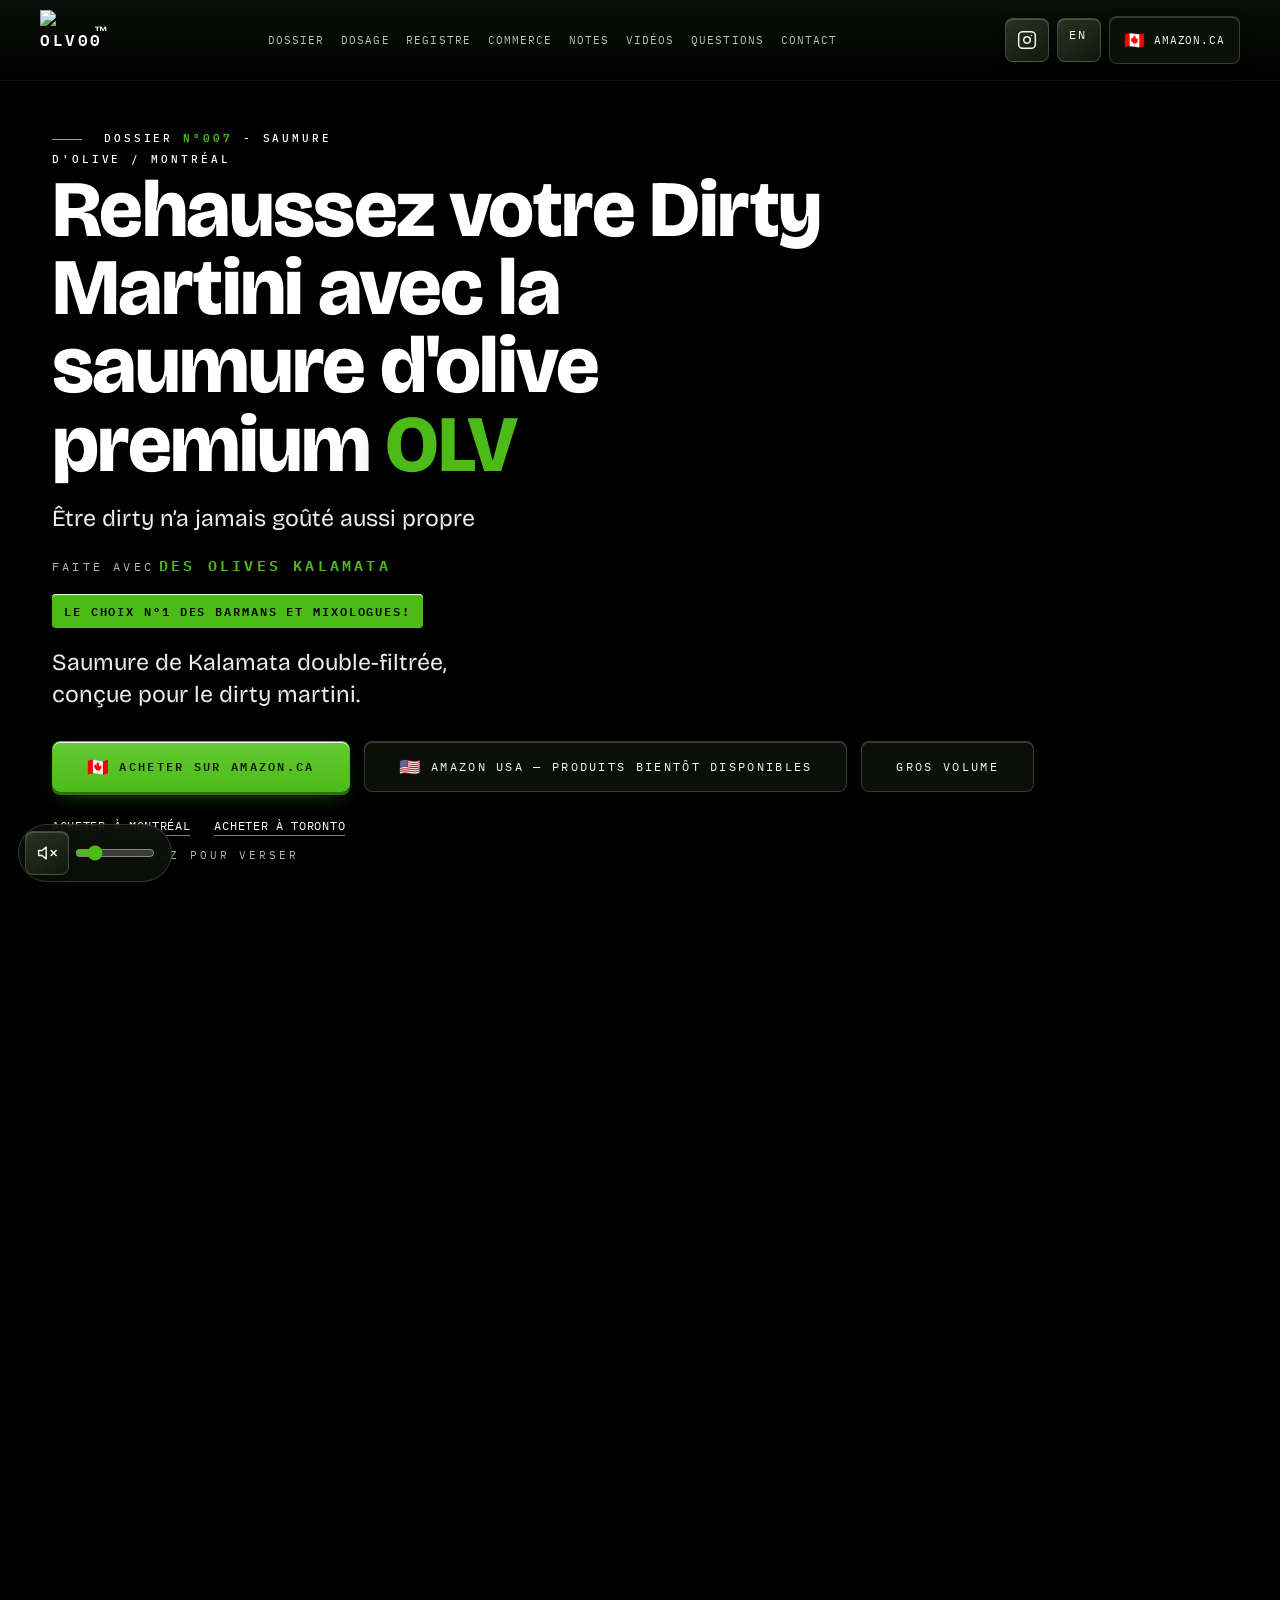
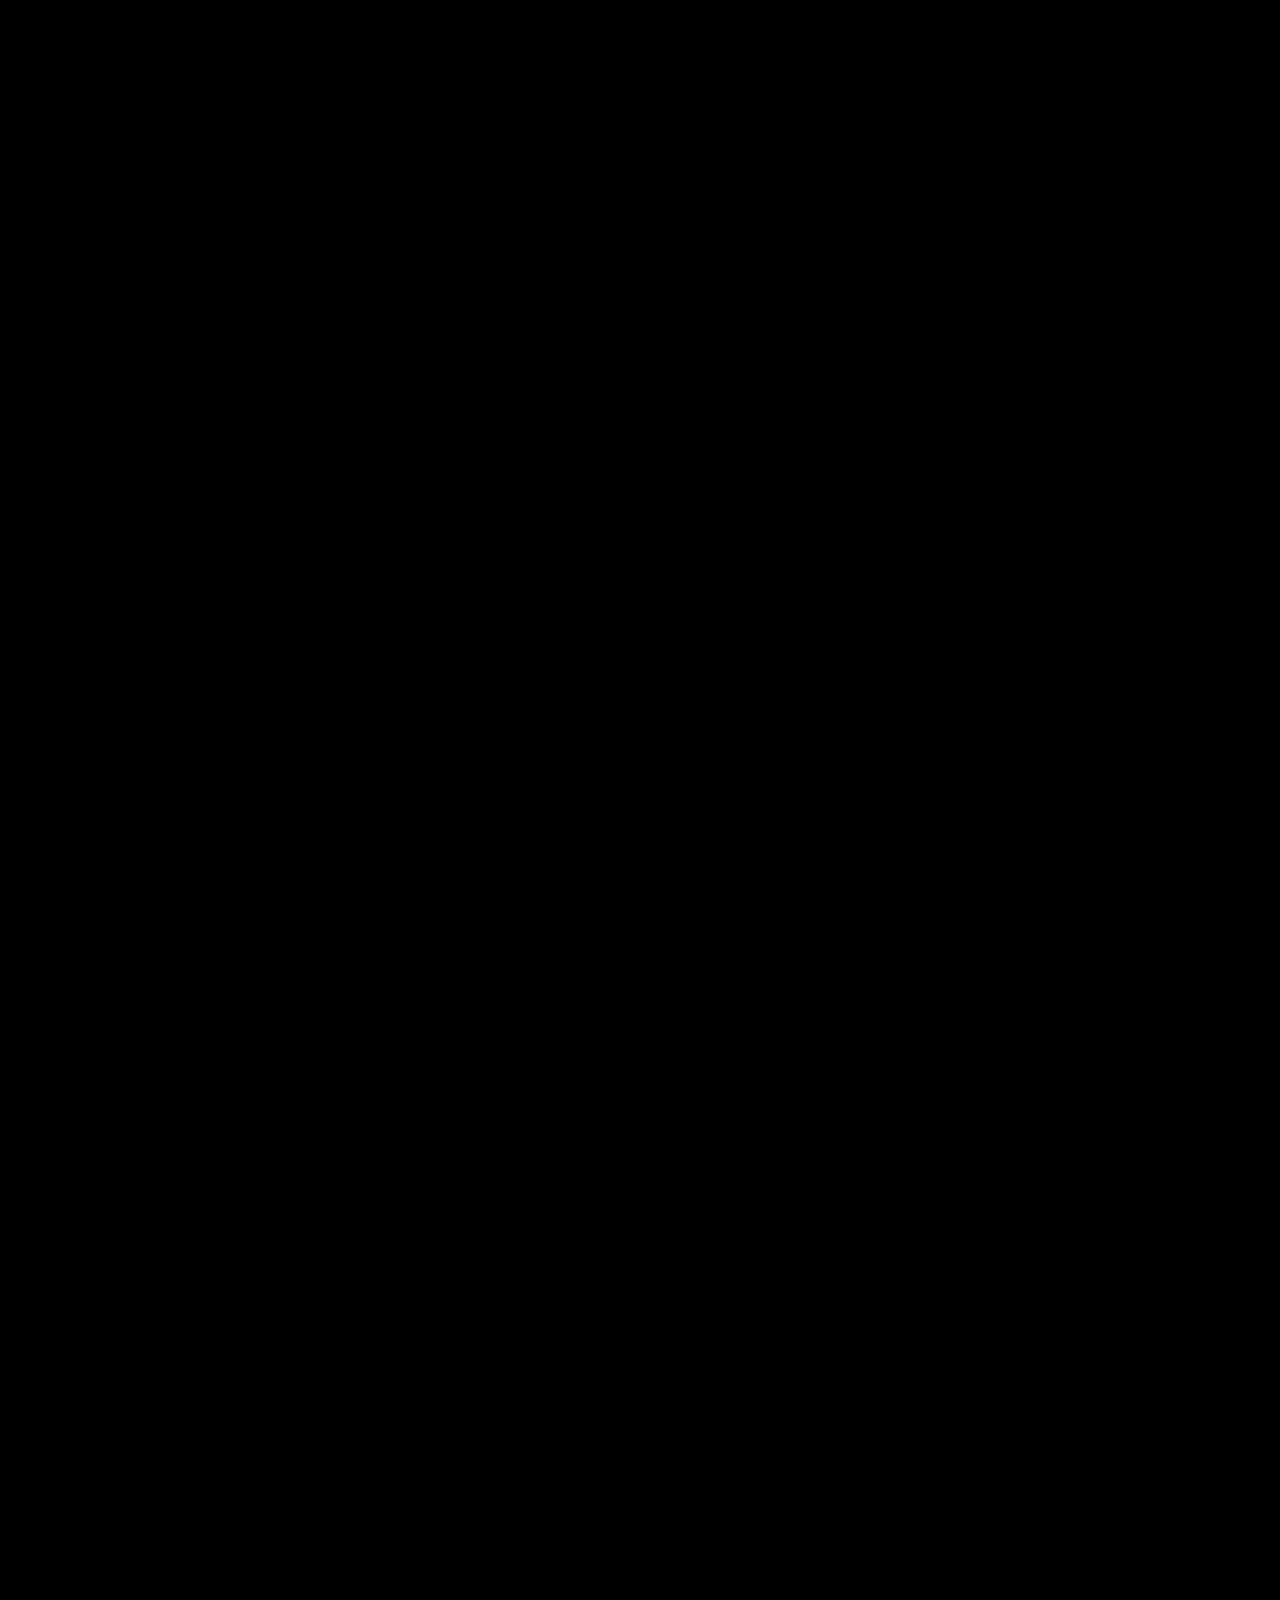
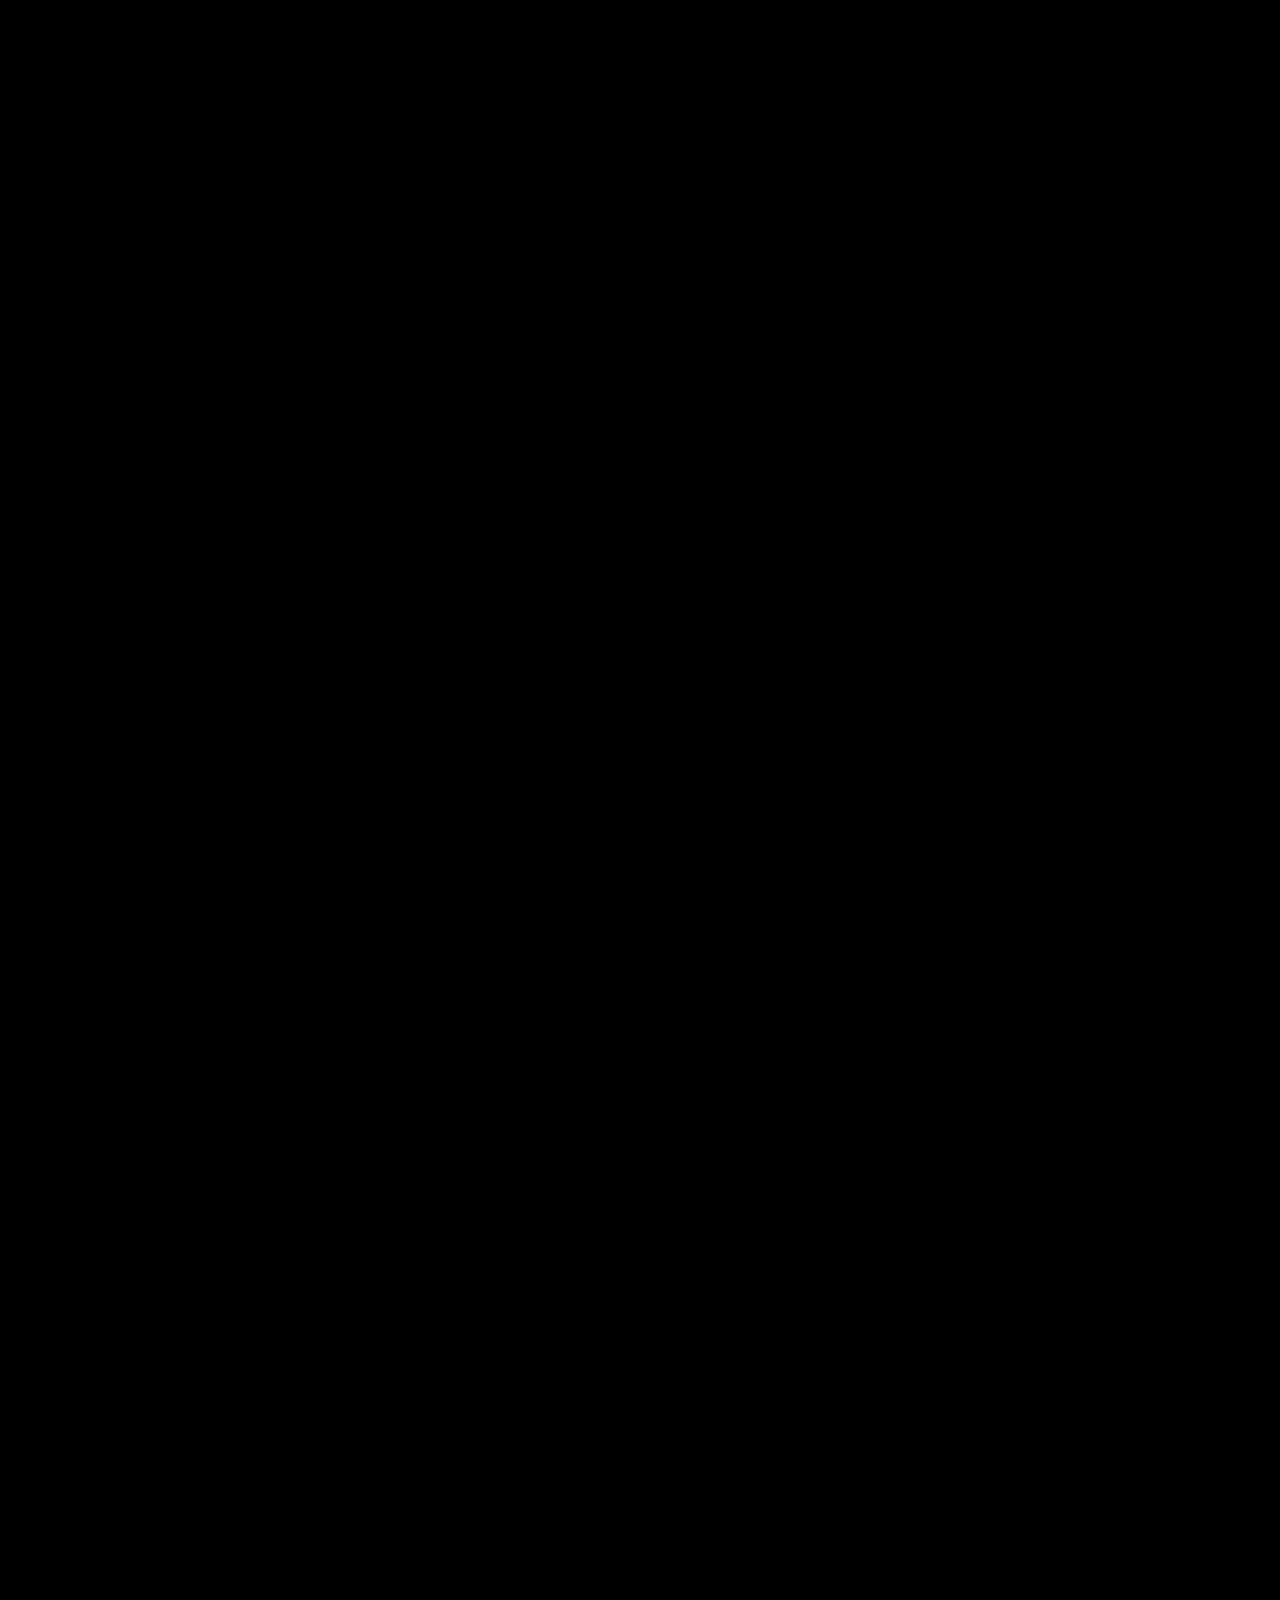
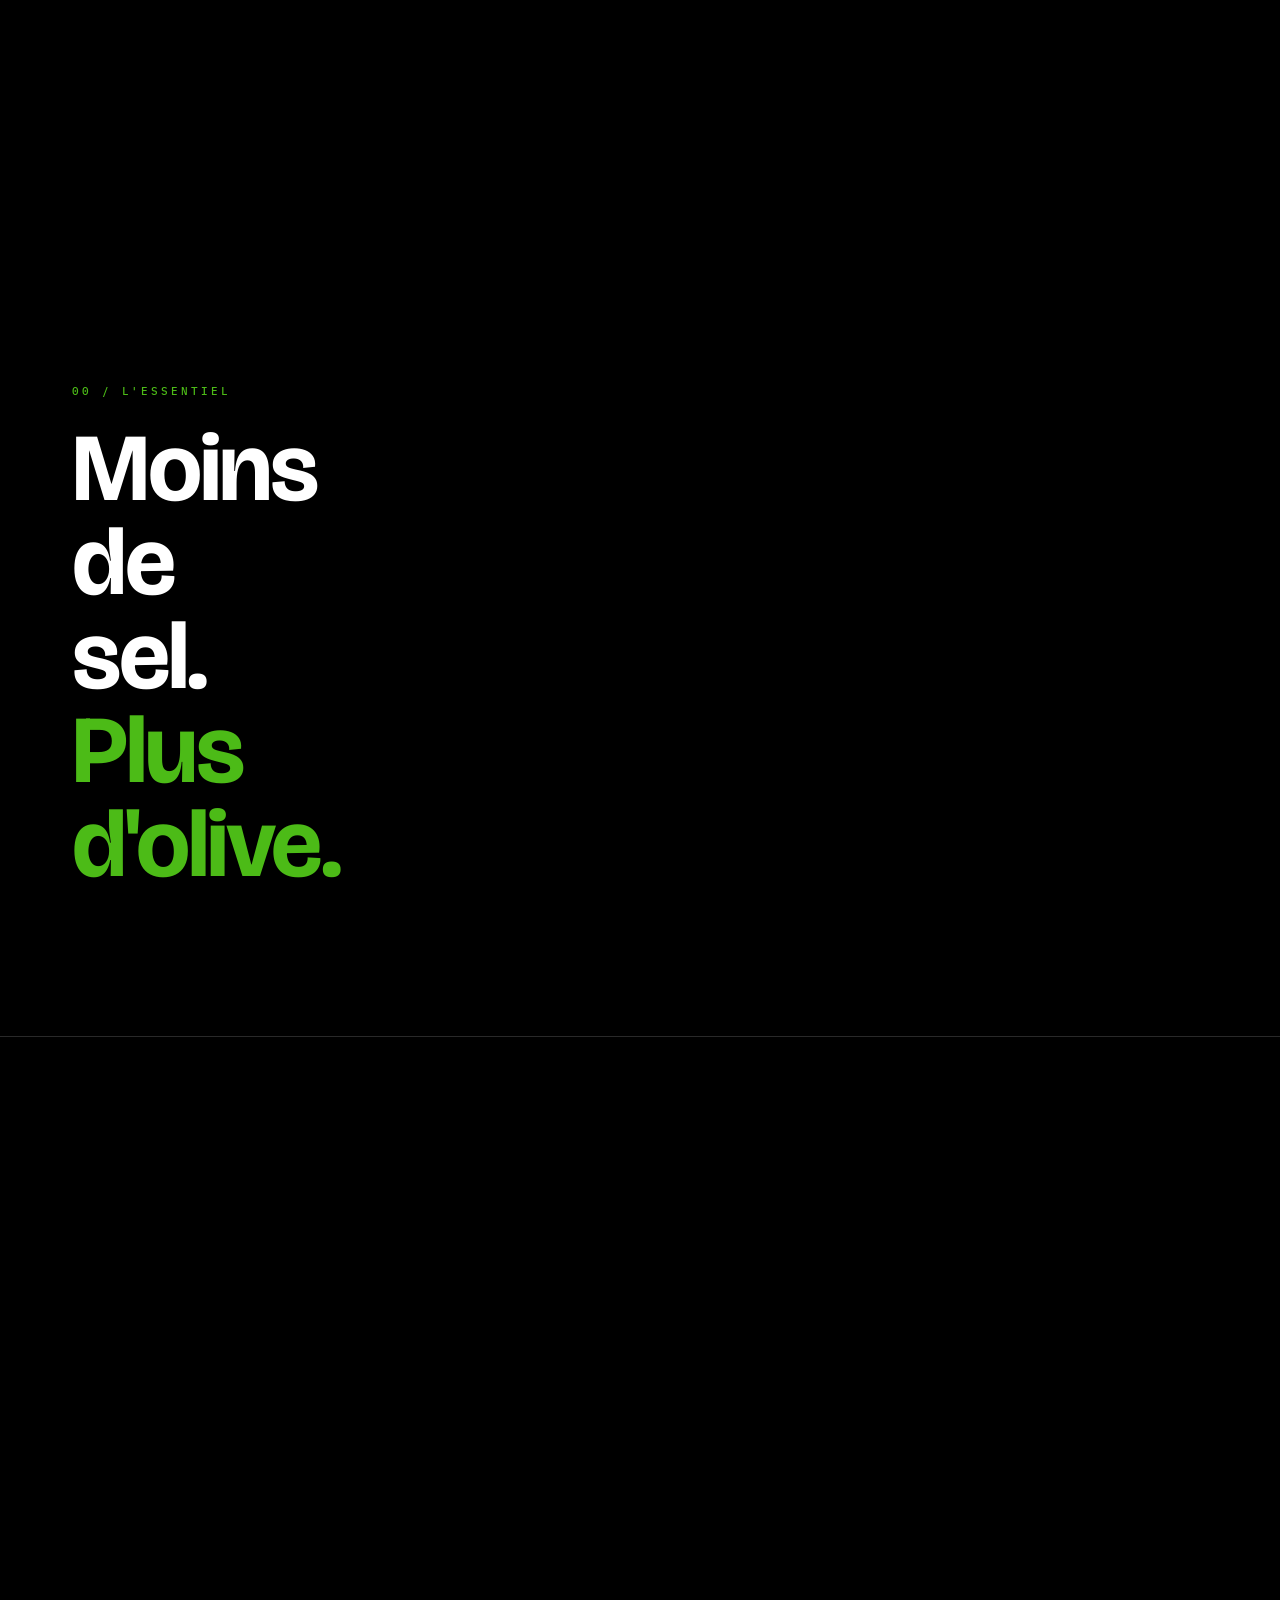
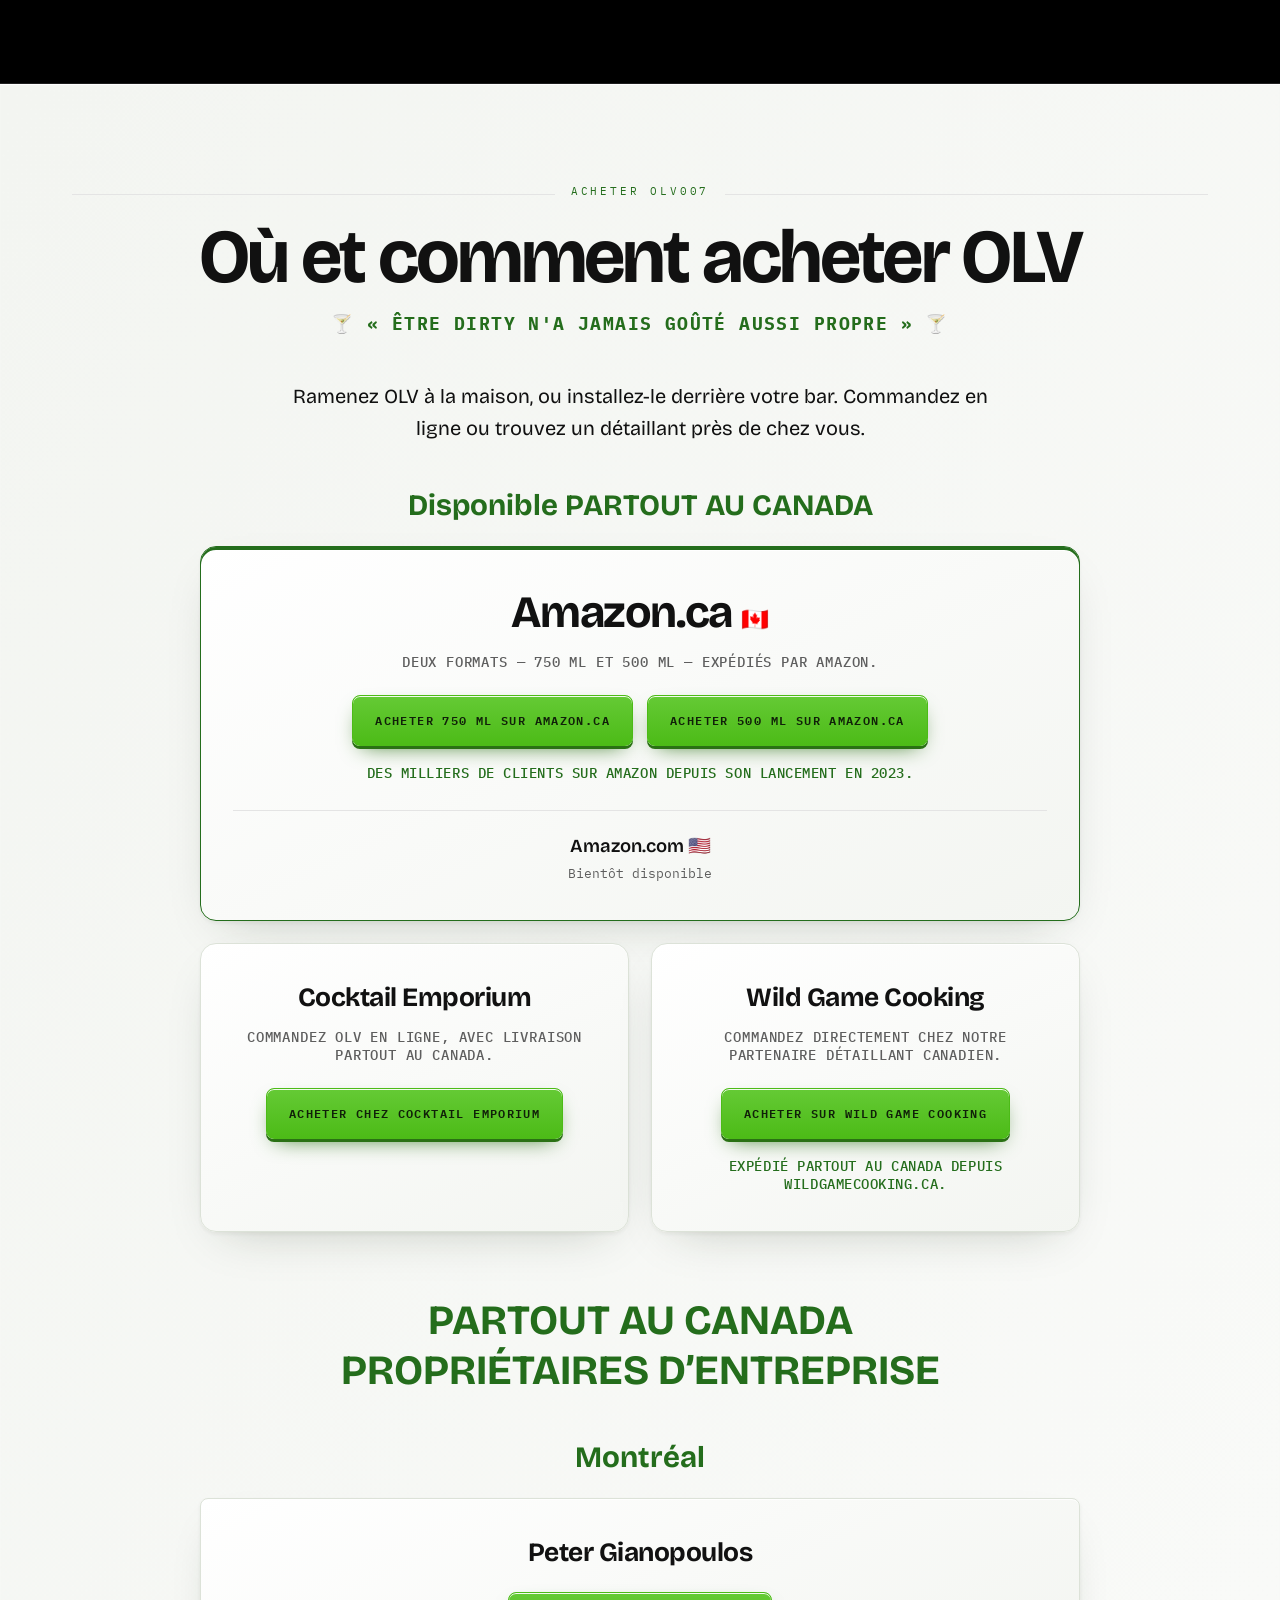
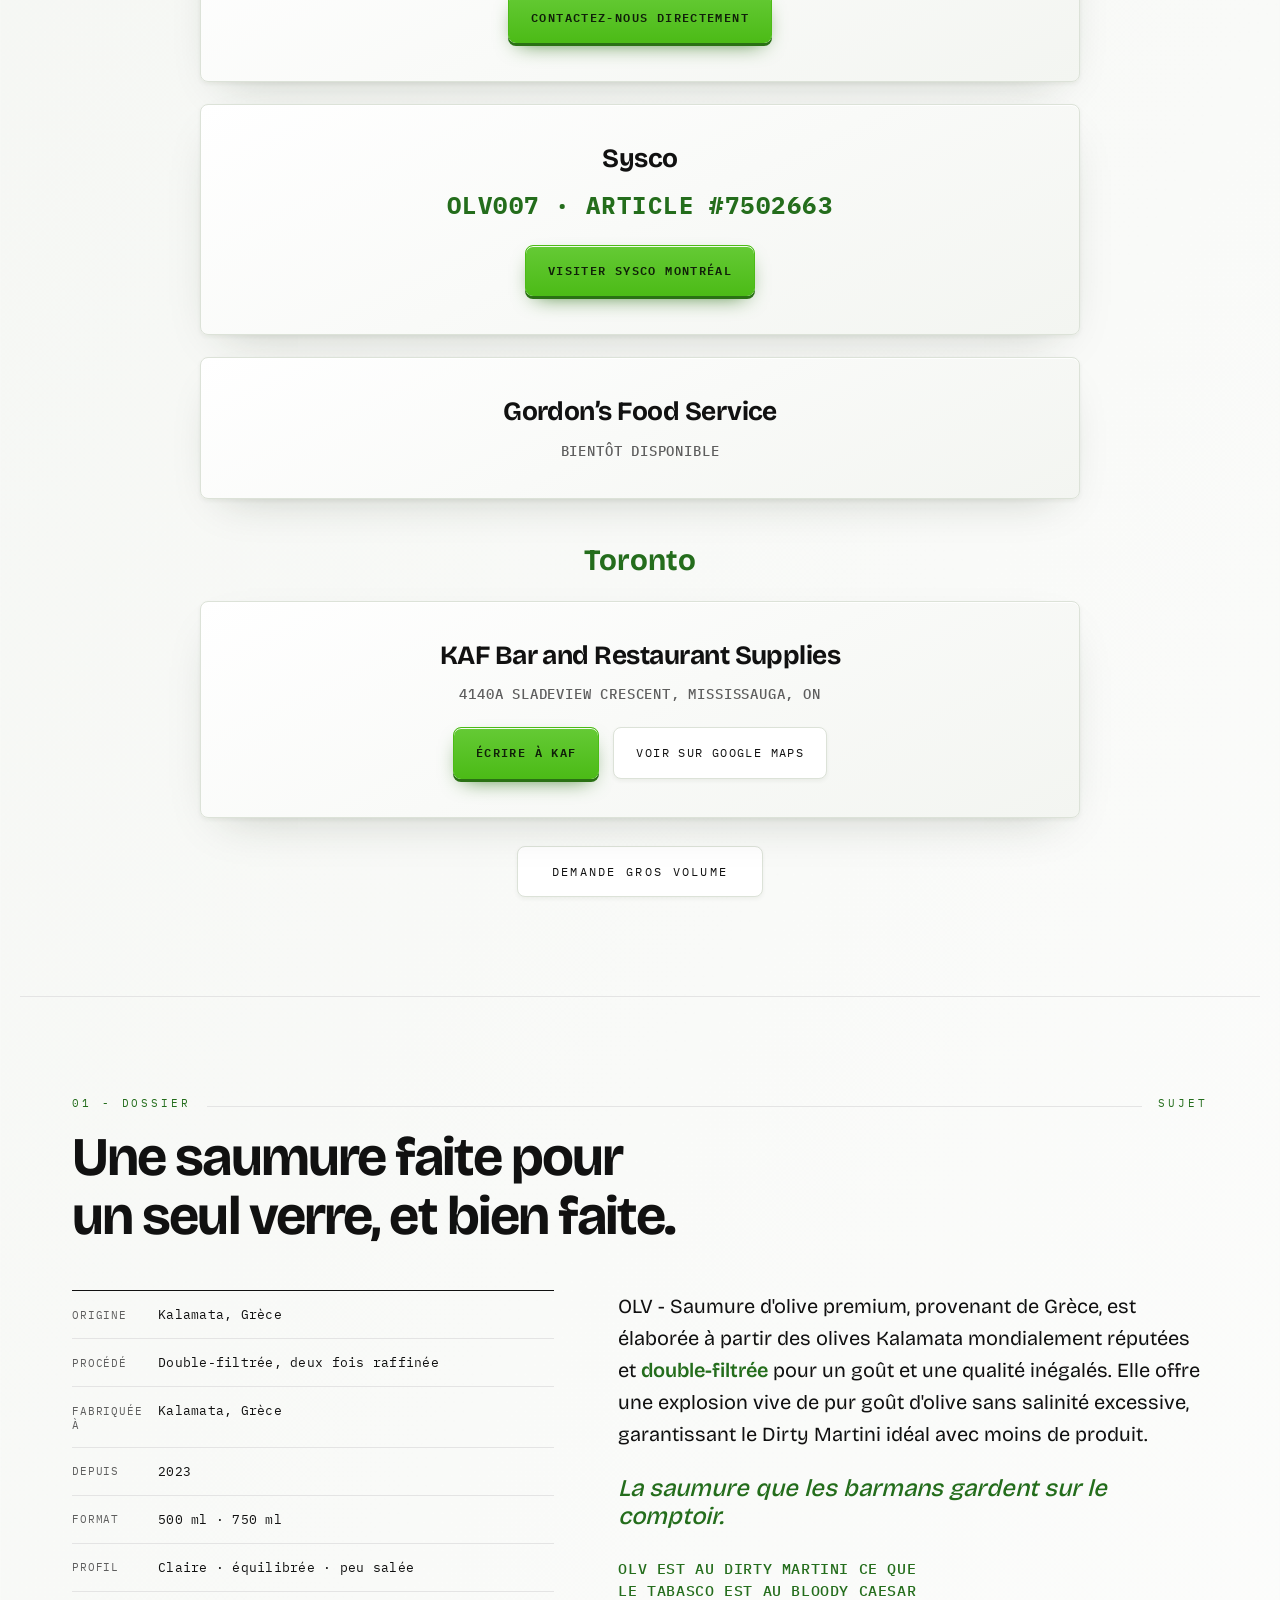
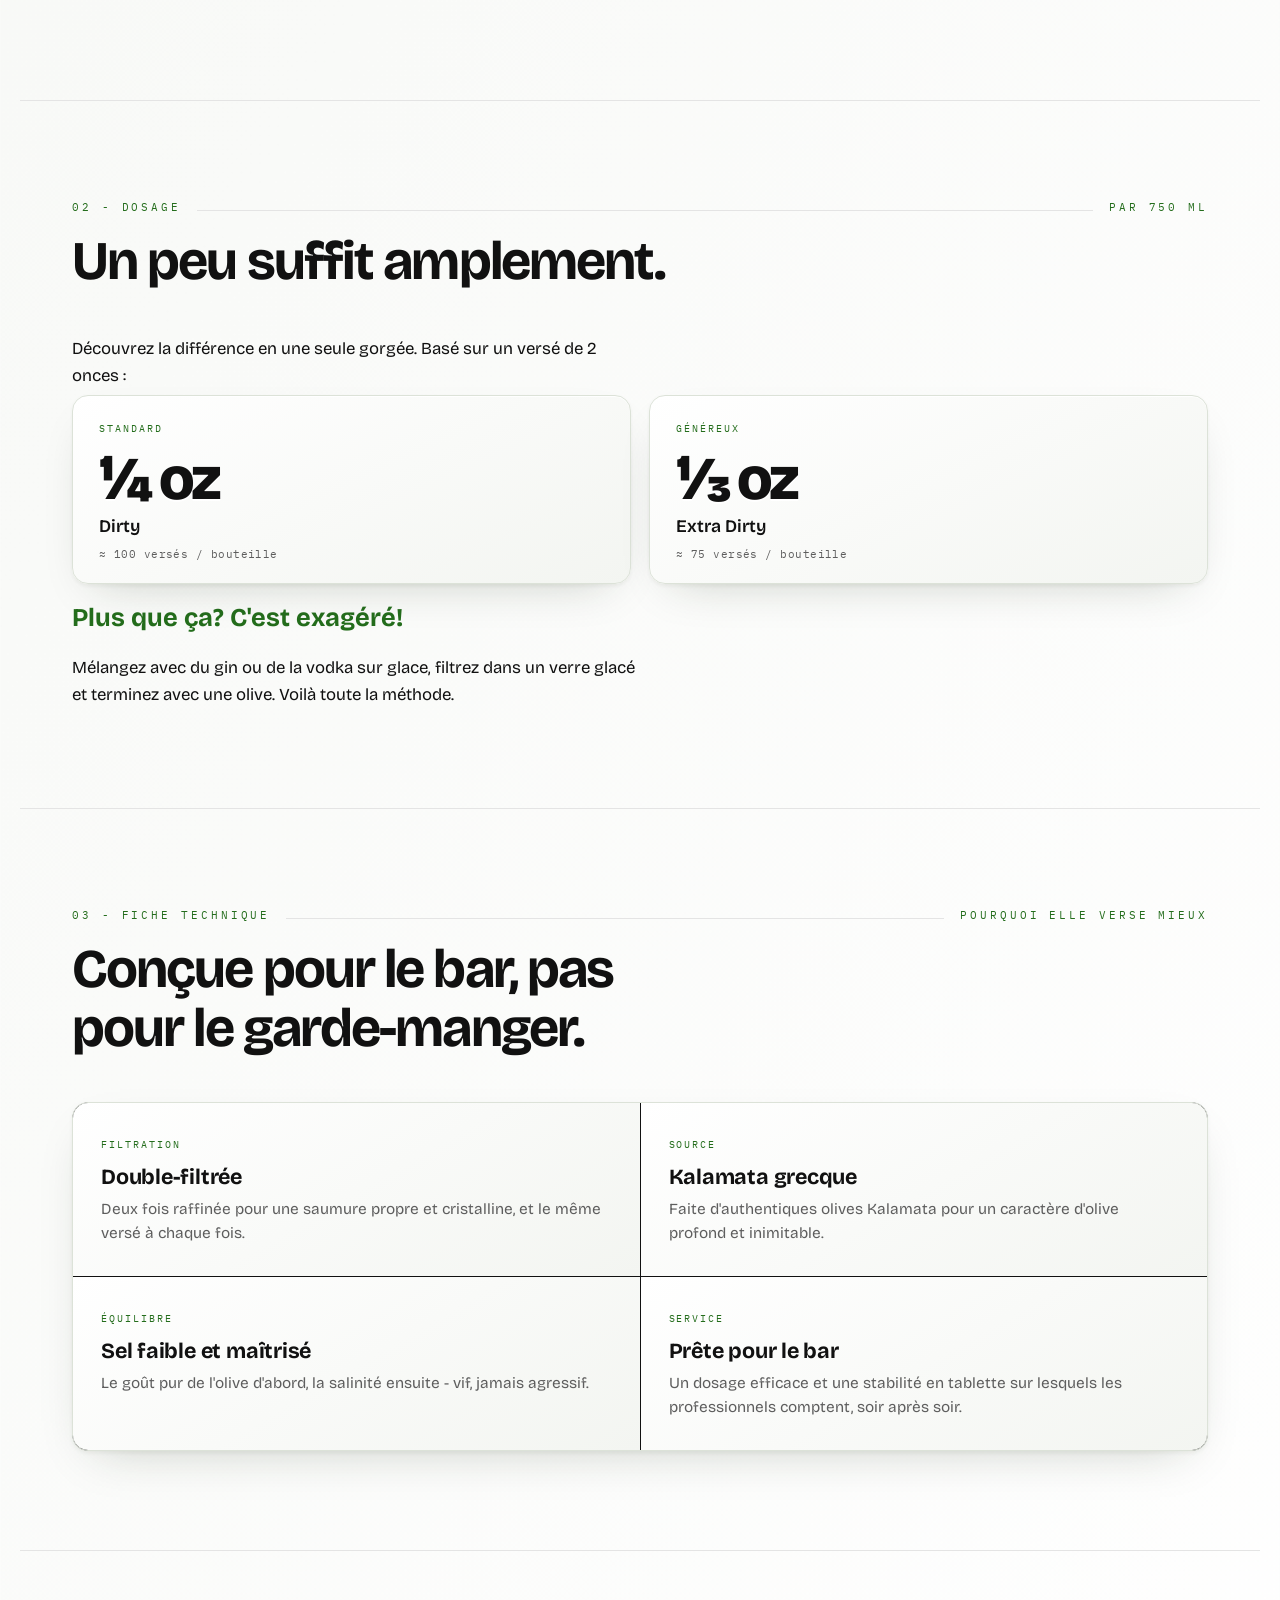
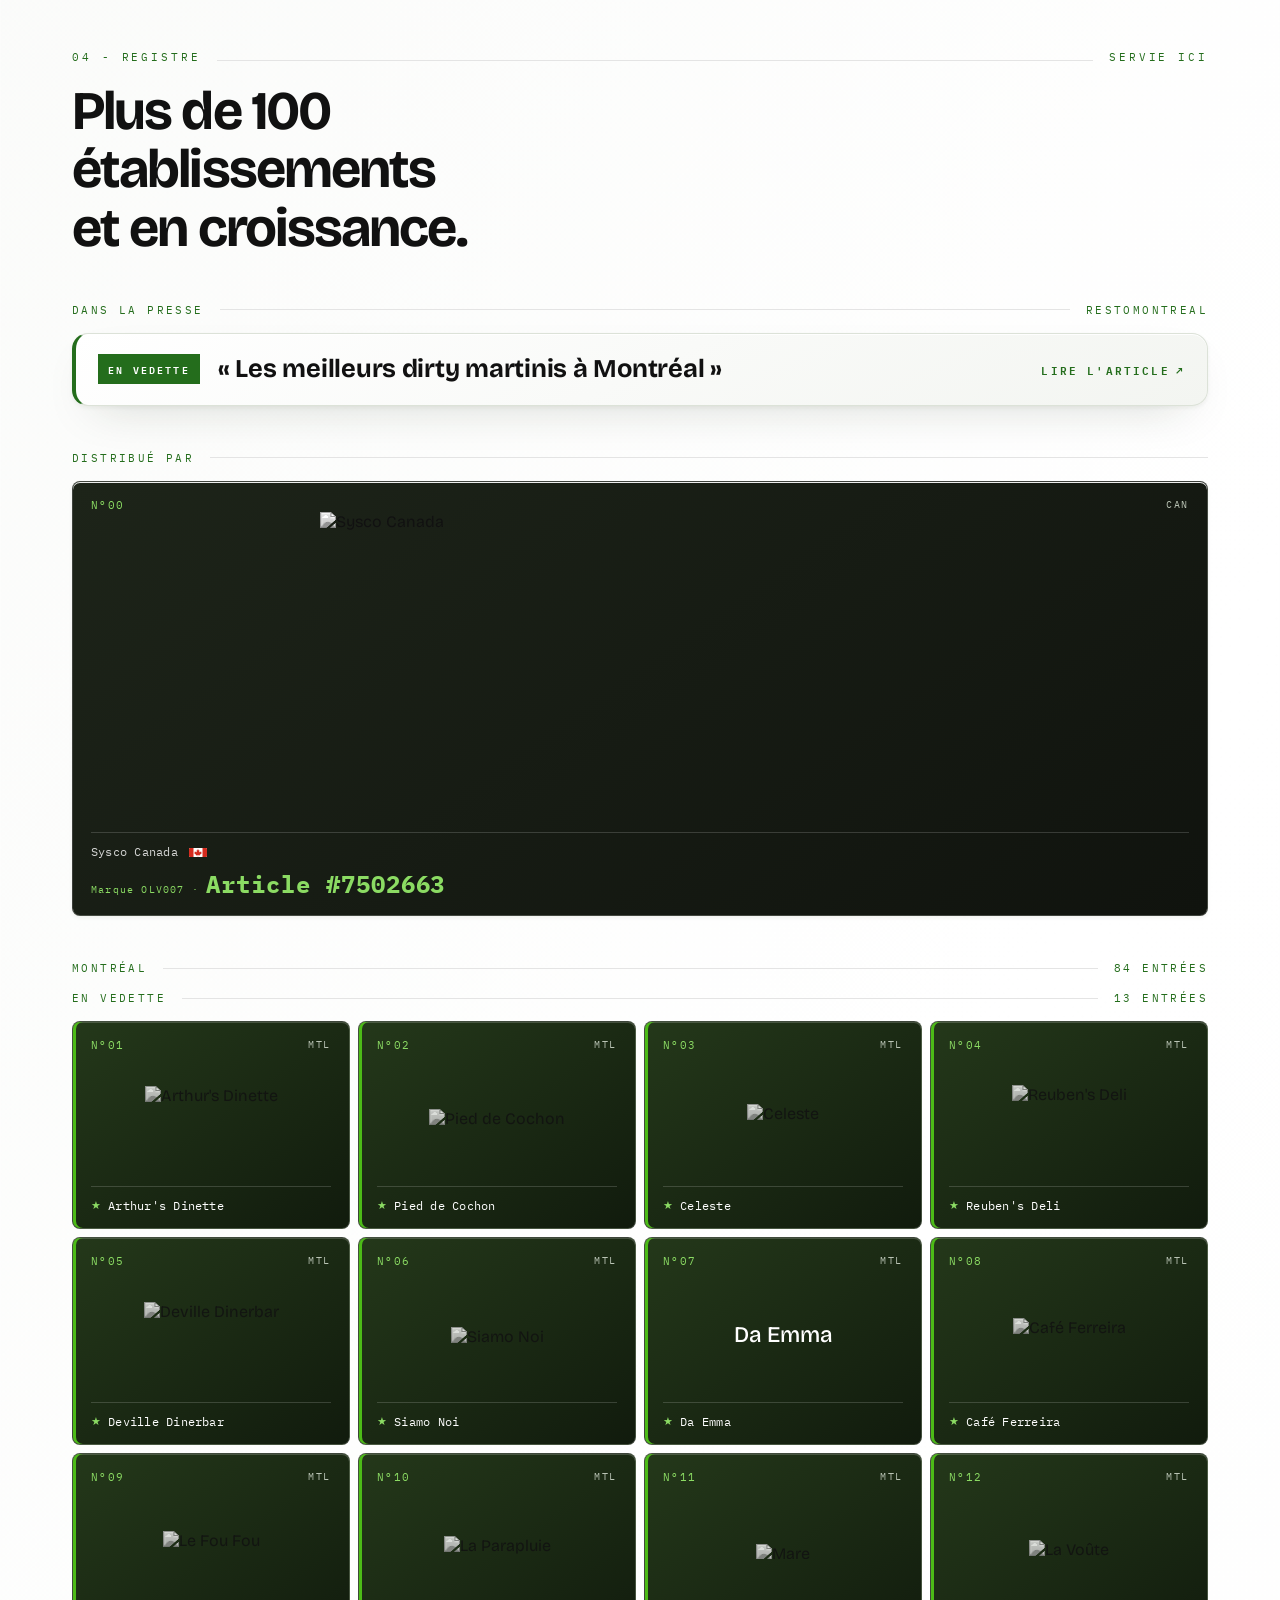
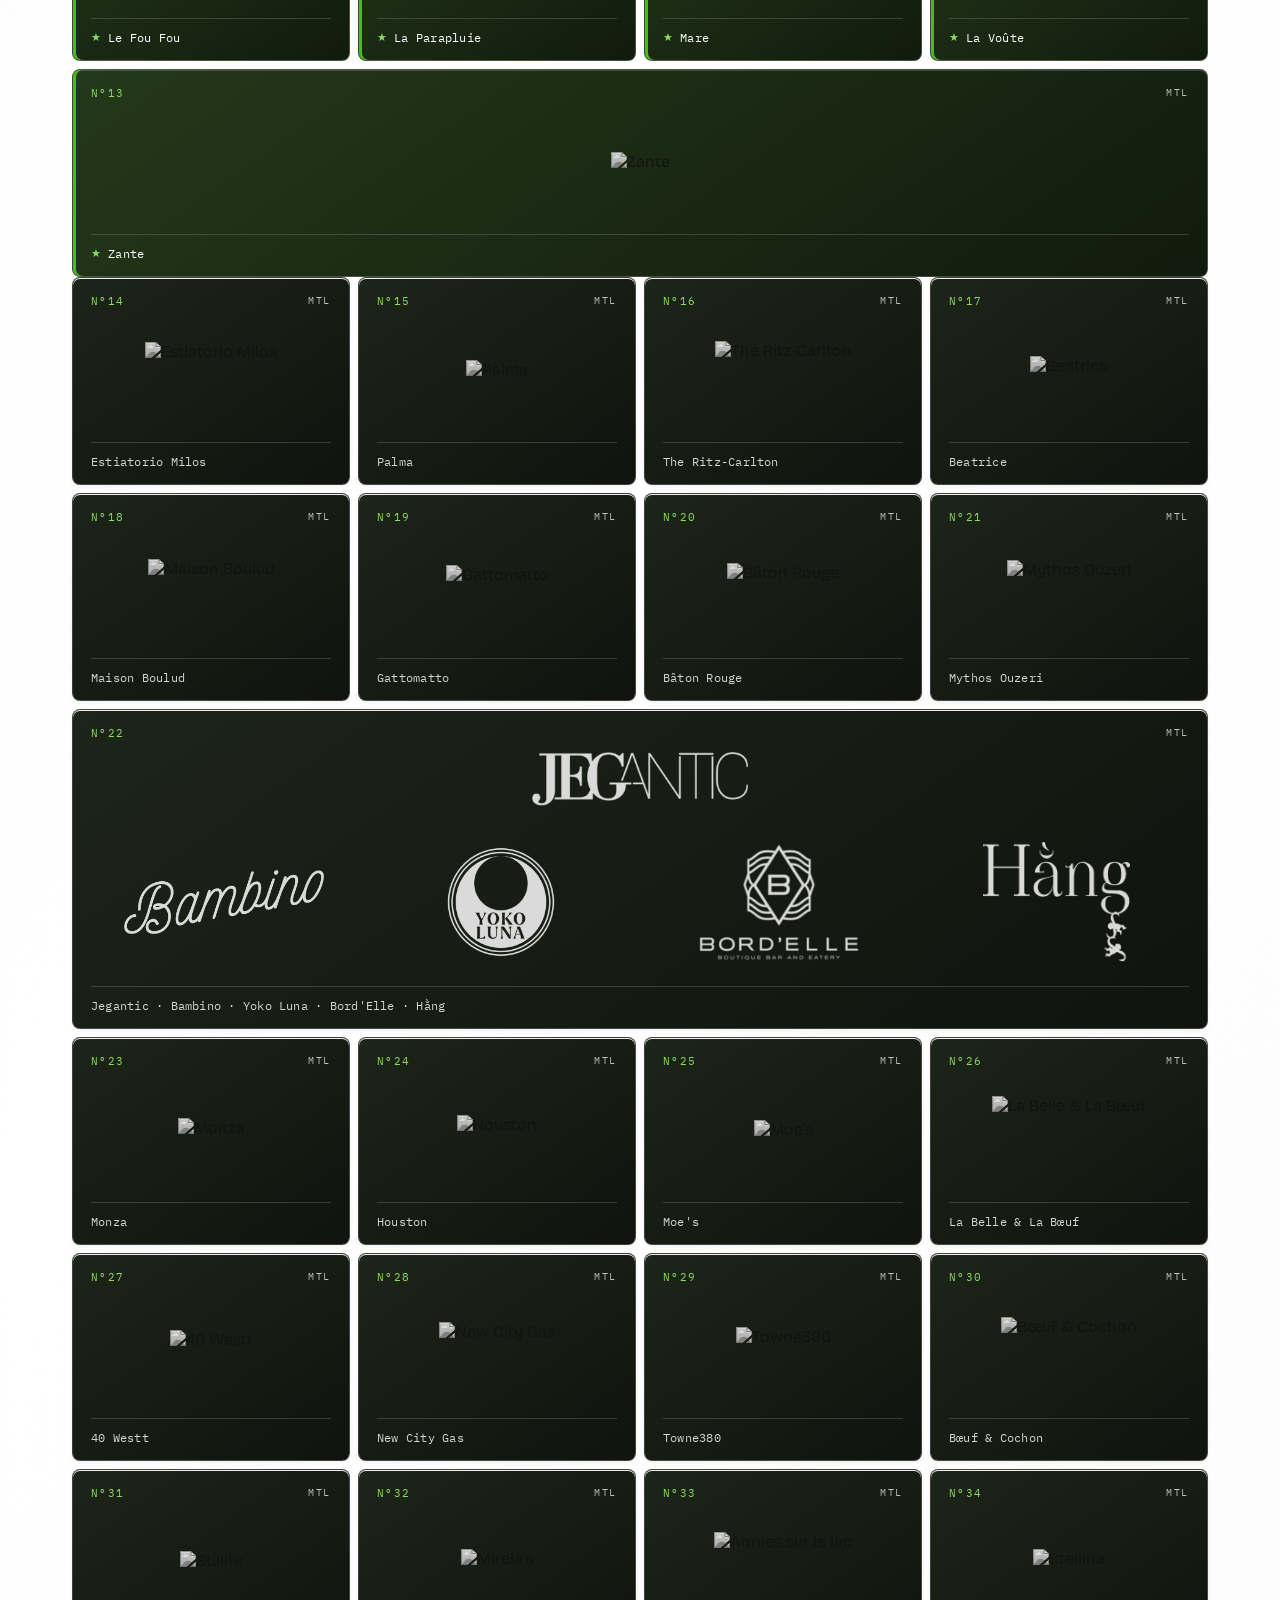
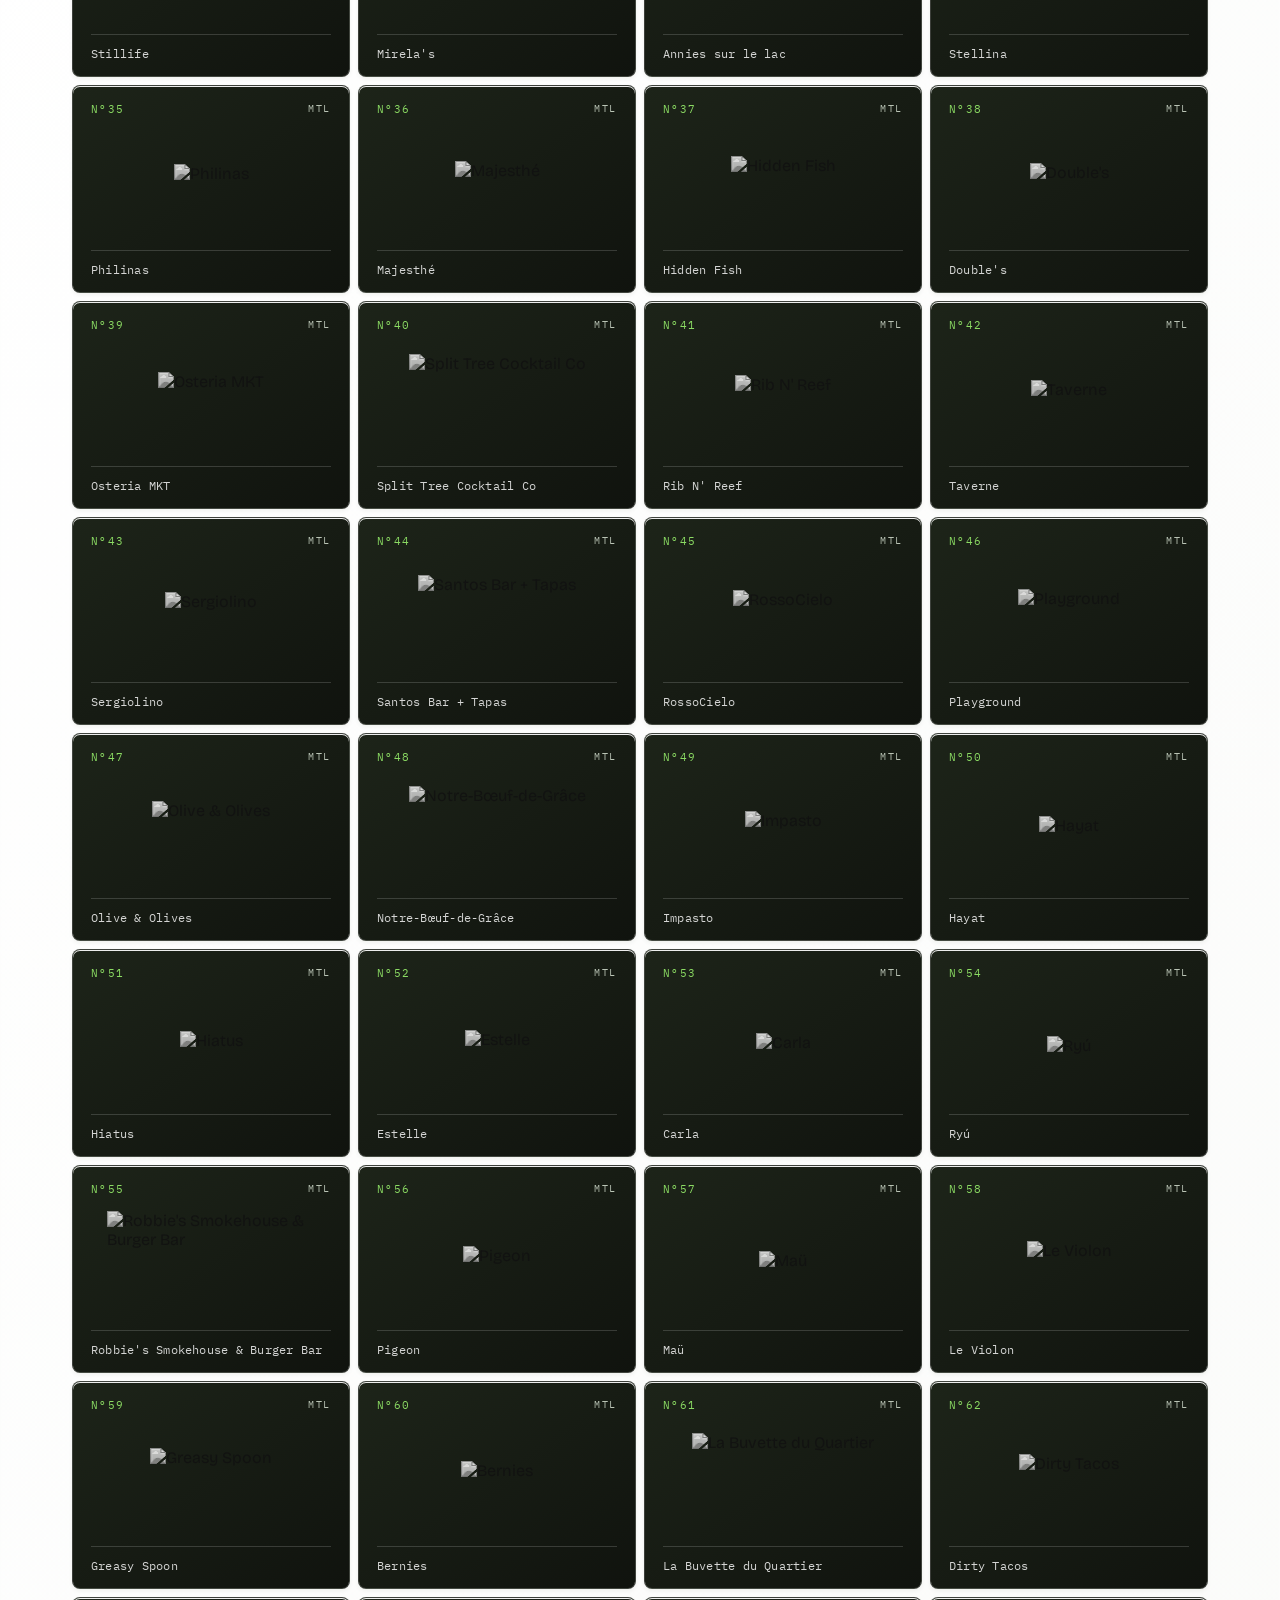
==== fr/index.html @ e458fcab "Improve SEO, add static French homepage, and optimize media loading" ====
<!-- Generated by scripts/build_french.py; edit index.html, then regenerate. -->
<!DOCTYPE html>
<html lang="fr-CA">
<head>
  <meta charset="UTF-8" />
  <meta name="viewport" content="width=device-width, initial-scale=1.0" />
  <title>OLV007 - Saumure d’olive pour le Dirty Martini · Dossier N°007</title>
  <meta name="description" content="OLV007 est une saumure d’olive Kalamata grecque double-filtrée, conçue pour le dirty martini. Servie dans plus de 100 bars et restaurants. Fabriquée à Kalamata, en Grèce · Marque montréalaise depuis 2023." />
  <meta name="theme-color" content="#0b0c08" />

  <!-- Favicon (the "O" mark) -->
  <link rel="icon" href="/favicon.ico" sizes="any" />
  <link rel="icon" type="image/png" sizes="32x32" href="/assets/favicon/favicon-32.png" />
  <link rel="icon" type="image/png" sizes="192x192" href="/assets/favicon/icon-192.png" />
  <link rel="apple-touch-icon" href="/assets/favicon/apple-touch-icon.png" />

  <!-- Open Graph -->
  <meta property="og:title" content="OLV007 - Saumure d’olive pour le Dirty Martini" />
  <meta property="og:description" content="OLV007 est une saumure d’olive Kalamata grecque double-filtrée, conçue pour le dirty martini. Servie dans plus de 100 bars et restaurants. Fabriquée à Kalamata, en Grèce · Marque montréalaise depuis 2023." />
  <meta property="og:image" content="https://www.olv007.com/assets/img/martini-bg.jpg" />
  <meta property="og:type" content="website" />
  <link rel="canonical" href="https://www.olv007.com/fr/" />
  <link rel="alternate" hreflang="en-CA" href="https://www.olv007.com/" />
  <link rel="alternate" hreflang="fr-CA" href="https://www.olv007.com/fr/" />
  <link rel="alternate" hreflang="x-default" href="https://www.olv007.com/" />
  <meta property="og:url" content="https://www.olv007.com/fr/" />
  <meta name="twitter:card" content="summary_large_image" />
  <meta property="og:locale" content="fr_CA" />
  <meta property="og:locale:alternate" content="en_CA" />

  <link rel="preconnect" href="https://fonts.googleapis.com" />
  <link rel="preconnect" href="https://fonts.gstatic.com" crossorigin />
  <link href="https://fonts.googleapis.com/css2?family=Bricolage+Grotesque:opsz,wght@12..96,400;12..96,500;12..96,600;12..96,700;12..96,800&family=IBM+Plex+Mono:ital,wght@0,400;0,500;0,600;1,400&display=swap" rel="stylesheet" />

  <link rel="preload" as="image" href="/assets/frames/frame_0001.webp?v=2" media="(min-width: 781px)" />
  <link rel="preload" as="image" href="/assets/frames/mobile/frame_0001.webp?v=2" media="(max-width: 780px)" />
  <link rel="stylesheet" href="/css/style.css?v=12" />
  <link rel="stylesheet" href="/css/premium.css?v=1" />
</head>
<body>

  <!-- ====== LOADER ====== -->
  <div id="loader" class="loader is-hidden" aria-hidden="true">
    <div class="loader__mark brand-mark"><img src="/assets/img/logo-light.png" alt="OLV007" width="500" height="500" /><sup class="brand-mark__tm">™</sup></div>
    <div class="loader__msg" data-fr="Chargement de la séquence">Chargement de la séquence</div>
    <div class="loader__bar"><span id="loaderFill"></span></div>
    <div class="loader__pct" id="loaderPct">0%</div>
  </div>

  <!-- ====== NAV ====== -->
  <header class="nav" id="nav">
    <a href="#top" class="nav__brand brand-mark" aria-label="OLV007 — accueil"><img src="/assets/img/logo-light.png" alt="OLV007" width="500" height="500" /><sup class="brand-mark__tm" aria-hidden="true">™</sup></a>
    <nav class="nav__links">
      <a href="#dossier" data-fr="Dossier">Dossier</a>
      <a href="#dosage" data-fr="Dosage">Dosage</a>
      <a href="#register" data-fr="Registre">Registre</a>
      <a href="#trade" data-fr="Commerce">Commerce</a>
      <a href="#notes" data-fr="Notes">Notes</a>
      <a href="#reels" data-fr="Vidéos">Vidéos</a>
      <a href="#queries" data-fr="Questions">Questions</a>
      <a href="#contact" data-fr="Contact">Contact</a>
    </nav>
    <div class="nav__actions">
      <a class="nav__ig" href="https://instagram.com/olv007_" target="_blank" rel="noopener" aria-label="OLV007 sur Instagram">
        <svg viewBox="0 0 24 24" width="20" height="20" fill="none" stroke="currentColor" stroke-width="1.7" stroke-linecap="round" stroke-linejoin="round" aria-hidden="true">
          <rect x="2" y="2" width="20" height="20" rx="5" ry="5"></rect>
          <path d="M16 11.37A4 4 0 1 1 12.63 8 4 4 0 0 1 16 11.37z"></path>
          <line x1="17.5" y1="6.5" x2="17.51" y2="6.5"></line>
        </svg>
      </a>
      <a class="nav__lang" id="langToggle" href="/" lang="en-CA" hreflang="en-CA" aria-label="Switch to English">EN</a>
      <a class="nav__cta" href="https://www.amazon.ca/stores/OLV007Inc/page/A349D5D7-C140-4843-9BE3-05945CE65E5B" target="_blank" rel="noopener"><span class="amazon-flag" aria-hidden="true">🇨🇦</span> Amazon.ca</a>
    </div>
  </header>

  <!-- ====== ENTRY / SOUNDTRACK ====== -->
  <dialog class="entry" id="entry" aria-labelledby="entryTitle" aria-describedby="entryDescription">
    <div class="entry__content">
      <img class="entry__logo" src="/assets/img/logo-light.png" alt="OLV007" width="500" height="500" />
      <p class="mono" data-fr="Montréal · Dossier N°007">Montréal · Dossier N°007</p>
      <h2 id="entryTitle" data-fr="À vous de donner le ton.">À vous de donner le ton.</h2>
      <p id="entryDescription" data-fr="Un dirty martini. La bonne musique. Entrez comme vous aimez.">Un dirty martini. La bonne musique. Entrez comme vous aimez.</p>
      <div class="entry__choices">
        <button class="btn btn--stamp" id="enterMusic" type="button" data-fr="Entrer avec musique">Entrer avec musique</button>
        <button class="btn btn--ghost-light" id="enterSilent" type="button" autofocus data-fr="Entrer sans musique">Entrer sans musique</button>
      </div>
      <p class="entry__track">Casino De Capri <span>— Léa Breuillier</span></p>
      <p class="entry__note" data-fr="Vous pouvez activer ou désactiver la musique à tout moment.">Vous pouvez activer ou désactiver la musique à tout moment.</p>
    </div>
  </dialog>
  <div class="ambient" id="ambient" >
    <button class="ambient__toggle" id="ambientToggle" type="button" aria-pressed="false" aria-label="Activer la musique" title="Musique de fond">
      <svg class="ambient__icon ambient__icon--muted" viewBox="0 0 24 24" width="18" height="18" fill="none" stroke="currentColor" stroke-width="1.7" stroke-linecap="round" stroke-linejoin="round" aria-hidden="true">
        <path d="M11 5 6 9H2v6h4l5 4V5z"></path><line x1="23" y1="9" x2="17" y2="15"></line><line x1="17" y1="9" x2="23" y2="15"></line>
      </svg>
      <svg class="ambient__icon ambient__icon--on" viewBox="0 0 24 24" width="18" height="18" fill="none" stroke="currentColor" stroke-width="1.7" stroke-linecap="round" stroke-linejoin="round" aria-hidden="true">
        <path d="M11 5 6 9H2v6h4l5 4V5z"></path><path d="M15.54 8.46a5 5 0 0 1 0 7.07"></path><path d="M19.07 4.93a10 10 0 0 1 0 14.14"></path>
      </svg>
    </button>
    <input class="ambient__vol" id="ambientVol" type="range" min="0" max="100" value="18" aria-label="Volume de la musique" />
    <p class="ambient__status" id="musicStatus" role="status" hidden></p>
  </div>

  <!-- ====== FIXED FRAME CANVAS (scrubs the pour, then freezes) ====== -->
  <canvas id="frames" class="frames-bg" aria-hidden="true"></canvas>
  <div class="bg-scrim" id="bgScrim" aria-hidden="true"></div>

  <!-- ====== SCROLL-SCRUB HERO ====== -->
  <section class="scrub" id="top">
    <div class="scrub__overlay">
      <div class="hero" id="hero">
        <p class="hero__file mono" data-fr="<span class=&quot;tick&quot;></span> Dossier <b>N°007</b> - Saumure d'olive / Montréal"><span class="tick"></span> Dossier <b>N°007</b> - Saumure d'olive / Montréal</p>
        <div class="hero__mid">
          <h1 class="hero__head" data-fr="Rehaussez votre Dirty Martini avec la saumure d'olive premium <span>OLV</span>">Rehaussez votre Dirty Martini avec la saumure d'olive premium <span>OLV</span></h1>
          <p class="hero__tag hero__slogan" data-fr="Être dirty n’a jamais goûté aussi propre">Être dirty n’a jamais goûté aussi propre</p>
          <p class="hero__made"><span data-fr="Faite avec">Faite avec</span><b data-fr="des olives Kalamata">des olives Kalamata</b></p>
          <p class="hero__claim" data-fr="Le choix n°1 des barmans et mixologues!">Le choix n°1 des barmans et mixologues!</p>
          <p class="hero__tag" data-fr="Saumure de Kalamata double-filtrée, conçue pour le dirty martini.">Saumure de Kalamata double-filtrée, conçue pour le dirty martini.</p>
          <div class="hero__cta">
            <a class="btn btn--stamp" href="https://www.amazon.ca/stores/OLV007Inc/page/A349D5D7-C140-4843-9BE3-05945CE65E5B" target="_blank" rel="noopener"><span class="amazon-flag" aria-hidden="true">🇨🇦</span> <span data-fr="Acheter sur Amazon.ca">Acheter sur Amazon.ca</span></a>
            <a class="btn btn--ghost-light hero__amazon-soon" href="https://www.amazon.com/stores/OLV007Inc/page/8BA86DA8-5D35-43DA-B5A7-29D7D781D91D?lp_asin=B0BYLFGWF7&amp;ref_=ast_bln" target="_blank" rel="noopener"><span class="amazon-flag" aria-hidden="true">🇺🇸</span> <span data-fr="Amazon USA — Produits bientôt disponibles">Amazon USA — Produits bientôt disponibles</span></a>
            <a class="btn btn--ghost-light" href="#contact" data-fr="Gros volume">Gros volume</a>
          </div>
          <div class="hero__local">
            <a href="#montreal-heading" data-fr="Acheter à Montréal">Acheter à Montréal</a>
            <a href="mailto:info@kafsupplies.com" data-fr="Acheter à Toronto">Acheter à Toronto</a>
          </div>
        </div>
      </div>
      <div class="scroll-cue" id="scrollCue">
        <i></i><span data-fr="Défilez pour verser">Défilez pour verser</span>
      </div>
    </div>
  </section>

  <!-- ====== TRANSITION STATEMENT (reads over the resting martini) ====== -->
  <section class="statement reveal">
    <div class="statement__inner">
      <span class="mono" data-fr="00 / L'essentiel">00 / L'essentiel</span>
      <h2 class="statement__text" data-fr="Moins de sel. <em>Plus d'olive.</em>">Moins de sel. <em>Plus d'olive.</em></h2>
    </div>
  </section>

  <!-- ====== AMBIENT LOOP (autoplay · muted · looped) ====== -->
  <section class="filmstrip reveal" aria-label="OLV007 en mouvement">
    <video class="filmstrip__video" muted loop playsinline preload="none" poster="/assets/img/poster.jpg" aria-hidden="true">
      <source data-src="/assets/video/loop.mp4" data-mobile-src="/assets/video/loop-mobile.mp4" type="video/mp4" />
    </video>
  </section>

  <!-- ====== PAPER DOSSIER ====== -->
  <main class="dossier">

    <!-- SHOP - featured before the dossier -->
    <section class="sec reveal acquire" id="acquire">
      <div class="sec-head">
        <div class="sec-head__row"><span class="rule"></span><span data-fr="Acheter OLV007">Acheter OLV007</span><span class="rule"></span></div>
        <h2 class="sec-head__title" data-fr="Où et comment acheter OLV">Où et comment acheter OLV</h2>
        <p class="acquire__motto mono" data-fr="🍸 « Être dirty n'a jamais goûté aussi propre » 🍸">🍸 « Être dirty n'a jamais goûté aussi propre » 🍸</p>
      </div>
      <p class="lead" data-fr="Ramenez OLV à la maison, ou installez-le derrière votre bar. Commandez en ligne ou trouvez un détaillant près de chez vous.">Ramenez OLV à la maison, ou installez-le derrière votre bar. Commandez en ligne ou trouvez un détaillant près de chez vous.</p>

      <div class="retail-region" aria-labelledby="canada-heading">
        <h3 class="retail-region__title" id="canada-heading" data-fr="Disponible PARTOUT AU CANADA">Disponible PARTOUT AU CANADA</h3>
        <div class="stores">
          <!-- Store 01 - Amazon Canada, with USA availability below -->
          <div class="store store--amazon">
            <h4 class="store__amazon-title">Amazon.ca <span role="img" aria-label="Canada">🇨🇦</span></h4>
            <p class="store__note mono" data-fr="Deux formats — 750 ml et 500 ml — expédiés par Amazon.">Deux formats — 750 ml et 500 ml — expédiés par Amazon.</p>

            <div class="cta-row">
              <a class="btn btn--stamp" href="https://www.amazon.ca/Martini-Filtered-Kalamata-Storage-Ultimate/dp/B0BYLFGWF7" target="_blank" rel="noopener" data-fr="Acheter 750 ml sur Amazon.ca">Acheter 750 ml sur Amazon.ca</a>
              <a class="btn btn--stamp" href="https://www.amazon.ca/OLV-Martini-Cocktails-Kalamata-Martinis/dp/B0D346K1QR" target="_blank" rel="noopener" data-fr="Acheter 500 ml sur Amazon.ca">Acheter 500 ml sur Amazon.ca</a>
            </div>
            <p class="store__proof mono" data-fr="Des milliers de clients sur Amazon depuis son lancement en 2023.">Des milliers de clients sur Amazon depuis son lancement en 2023.</p>
            <div class="store__upcoming">
              <h5>Amazon.com <span role="img" aria-label="USA">🇺🇸</span></h5>
              <p data-fr="Bientôt disponible">Bientôt disponible</p>
            </div>
          </div>

          <!-- Store 02 - Cocktail Emporium -->
          <div class="store">
            <h4 class="store__title">Cocktail Emporium</h4>
            <p class="store__note mono" data-fr="Commandez OLV en ligne, avec livraison partout au Canada.">Commandez OLV en ligne, avec livraison partout au Canada.</p>
            <div class="cta-row">
              <a class="btn btn--stamp" href="https://www.cocktailemporium.com/products/olv-olive-brine" target="_blank" rel="noopener" data-fr="Acheter chez Cocktail Emporium">Acheter chez Cocktail Emporium</a>
            </div>
          </div>

          <!-- Store 03 - Wild Game Cooking (direct retail partner) -->
          <div class="store">
            <h4 class="store__title">Wild Game Cooking</h4>
            <p class="store__note mono" data-fr="Commandez directement chez notre partenaire détaillant canadien.">Commandez directement chez notre partenaire détaillant canadien.</p>

            <div class="cta-row">
              <a class="btn btn--stamp" href="https://wildgamecooking.ca/ols/products/olv007?utm_content=link_in_bio&amp;utm_medium=social&amp;utm_source=ig" target="_blank" rel="noopener" data-fr="Acheter sur Wild Game Cooking">Acheter sur Wild Game Cooking</a>
            </div>
            <p class="store__proof mono" data-fr="Expédié partout au Canada depuis wildgamecooking.ca.">Expédié partout au Canada depuis wildgamecooking.ca.</p>
          </div>
        </div>
      </div>

      <h3 class="business-heading" data-fr="PARTOUT AU CANADA<br>PROPRIÉTAIRES D’ENTREPRISE">PARTOUT AU CANADA<br>PROPRIÉTAIRES D’ENTREPRISE</h3>
      <div class="retail-region" aria-labelledby="montreal-heading">
        <h4 class="retail-region__title" id="montreal-heading">Montréal</h4>
        <div class="store store--local">
          <h5 class="store__title">Peter Gianopoulos</h5>
          <div class="cta-row">
            <a class="btn btn--stamp" href="mailto:peter@olv007.com" data-fr="Contactez-nous directement">Contactez-nous directement</a>
          </div>
        </div>
        <div class="store store--local">
          <h5 class="store__title">Sysco</h5>
          <p class="store__note store__note--item mono" data-fr="OLV007 · Article #7502663">OLV007 · Article #7502663</p>
          <div class="cta-row">
            <a class="btn btn--stamp" href="https://www.sysco.ca/fr/location/montreal" target="_blank" rel="noopener" data-fr="Visiter Sysco Montréal">Visiter Sysco Montréal</a>
          </div>
        </div>
        <div class="store store--local" aria-labelledby="gfs-heading">
          <h5 class="store__title" id="gfs-heading">Gordon’s Food Service</h5>
          <p class="store__note mono" data-fr="Bientôt disponible">Bientôt disponible</p>
        </div>
      </div>

      <div class="retail-region" aria-labelledby="toronto-heading">
        <h4 class="retail-region__title" id="toronto-heading">Toronto</h4>
        <div class="store store--local">
          <h5 class="store__title">KAF Bar and Restaurant Supplies</h5>
          <p class="store__note mono">4140A Sladeview Crescent, Mississauga, ON</p>
          <div class="cta-row">
            <a class="btn btn--stamp" href="mailto:info@kafsupplies.com" data-fr="Écrire à KAF">Écrire à KAF</a>
            <a class="btn btn--ghost" href="https://www.google.com/maps/search/?api=1&amp;query=KAF+Bar+and+Restaurant+Supplies+4140A+Sladeview+Crescent+Mississauga&amp;query_place_id=ChIJGeYKFZU4K4gRnoCQlaVmAgs" target="_blank" rel="noopener" data-fr="Voir sur Google Maps">Voir sur Google Maps</a>
          </div>
        </div>
      </div>

      <div class="cta-row">
        <a class="btn btn--ghost" href="#contact" data-fr="Demande gros volume">Demande gros volume</a>
      </div>
    </section>


    <!-- 01 - DOSSIER -->
    <section class="sec reveal" id="dossier">
      <div class="sec-head">
        <div class="sec-head__row"><span>01 - Dossier</span><span class="rule"></span><span data-fr="Sujet">Sujet</span></div>
        <h2 class="sec-head__title" data-fr="Une saumure faite pour un seul verre, et bien faite.">Une saumure faite pour un seul verre, et bien faite.</h2>
      </div>
      <div class="split">
        <dl class="spec">
          <div class="spec__row"><dt class="spec__k" data-fr="Origine">Origine</dt><dd class="spec__v" data-fr="Kalamata, Grèce">Kalamata, Grèce</dd></div>
          <div class="spec__row"><dt class="spec__k" data-fr="Procédé">Procédé</dt><dd class="spec__v" data-fr="Double-filtrée, deux fois raffinée">Double-filtrée, deux fois raffinée</dd></div>
          <div class="spec__row"><dt class="spec__k" data-fr="Fabriquée à">Fabriquée à</dt><dd class="spec__v" data-fr="Kalamata, Grèce">Kalamata, Grèce</dd></div>
          <div class="spec__row"><dt class="spec__k" data-fr="Depuis">Depuis</dt><dd class="spec__v">2023</dd></div>
          <div class="spec__row"><dt class="spec__k" data-fr="Format">Format</dt><dd class="spec__v">500 ml · 750 ml</dd></div>
          <div class="spec__row"><dt class="spec__k" data-fr="Profil">Profil</dt><dd class="spec__v" data-fr="Claire · équilibrée · peu salée">Claire · équilibrée · peu salée</dd></div>
        </dl>
        <div class="prose">
          <p class="lead" data-fr="OLV - Saumure d'olive premium, provenant de Grèce, est élaborée à partir des olives Kalamata mondialement réputées et <strong>double-filtrée</strong> pour un goût et une qualité inégalés. Elle offre une explosion vive de pur goût d'olive sans salinité excessive, garantissant le Dirty Martini idéal avec moins de produit.">OLV - Saumure d'olive premium, provenant de Grèce, est élaborée à partir des olives Kalamata mondialement réputées et <strong>double-filtrée</strong> pour un goût et une qualité inégalés. Elle offre une explosion vive de pur goût d'olive sans salinité excessive, garantissant le Dirty Martini idéal avec moins de produit.</p>
          <p class="note" data-fr="La saumure que les barmans gardent sur le comptoir.">La saumure que les barmans gardent sur le comptoir.</p>
          <p class="statement__sub mono" data-fr="OLV EST AU DIRTY MARTINI CE QUE LE TABASCO EST AU BLOODY CAESAR">OLV EST AU DIRTY MARTINI CE QUE LE TABASCO EST AU BLOODY CAESAR</p>
        </div>
      </div>
    </section>

    <!-- 02 - DOSAGE -->
    <section class="sec reveal" id="dosage">
      <div class="sec-head">
        <div class="sec-head__row"><span>02 - Dosage</span><span class="rule"></span><span data-fr="Par 750 ml">Par 750 ml</span></div>
        <h2 class="sec-head__title" data-fr="Un peu suffit amplement.">Un peu suffit amplement.</h2>
      </div>
      <p class="dose__intro lead" data-fr="Découvrez la différence en une seule gorgée. Basé sur un versé de 2 onces :">Découvrez la différence en une seule gorgée. Basé sur un versé de 2 onces :</p>
      <div class="dose">
        <div class="dose__card">
          <span class="dose__tag" data-fr="Standard">Standard</span>
          <span class="dose__amt">¼ oz</span>
          <span class="dose__name">Dirty</span>
          <span class="dose__sub" data-fr="≈ 100 versés / bouteille">≈ 100 versés / bouteille</span>
        </div>
        <div class="dose__card">
          <span class="dose__tag" data-fr="Généreux">Généreux</span>
          <span class="dose__amt">⅓ oz</span>
          <span class="dose__name">Extra Dirty</span>
          <span class="dose__sub" data-fr="≈ 75 versés / bouteille">≈ 75 versés / bouteille</span>
        </div>
      </div>
      <p class="dose__over" data-fr="Plus que ça? C'est exagéré!">Plus que ça? C'est exagéré!</p>
      <p class="dose__foot lead" data-fr="Mélangez avec du gin ou de la vodka sur glace, filtrez dans un verre glacé et terminez avec une olive. Voilà toute la méthode.">Mélangez avec du gin ou de la vodka sur glace, filtrez dans un verre glacé et terminez avec une olive. Voilà toute la méthode.</p>
    </section>

    <!-- 03 - SPEC -->
    <section class="sec reveal" id="spec">
      <div class="sec-head">
        <div class="sec-head__row"><span data-fr="03 - Fiche technique">03 - Fiche technique</span><span class="rule"></span><span data-fr="Pourquoi elle verse mieux">Pourquoi elle verse mieux</span></div>
        <h2 class="sec-head__title" data-fr="Conçue pour le bar, pas pour le garde-manger.">Conçue pour le bar, pas pour le garde-manger.</h2>
      </div>
      <ul class="specs">
        <li>
          <span class="specs__lbl" data-fr="Filtration">Filtration</span>
          <h3 data-fr="Double-filtrée">Double-filtrée</h3>
          <p data-fr="Deux fois raffinée pour une saumure propre et cristalline, et le même versé à chaque fois.">Deux fois raffinée pour une saumure propre et cristalline, et le même versé à chaque fois.</p>
        </li>
        <li>
          <span class="specs__lbl" data-fr="Source">Source</span>
          <h3 data-fr="Kalamata grecque">Kalamata grecque</h3>
          <p data-fr="Faite d'authentiques olives Kalamata pour un caractère d'olive profond et inimitable.">Faite d'authentiques olives Kalamata pour un caractère d'olive profond et inimitable.</p>
        </li>
        <li>
          <span class="specs__lbl" data-fr="Équilibre">Équilibre</span>
          <h3 data-fr="Sel faible et maîtrisé">Sel faible et maîtrisé</h3>
          <p data-fr="Le goût pur de l'olive d'abord, la salinité ensuite - vif, jamais agressif.">Le goût pur de l'olive d'abord, la salinité ensuite - vif, jamais agressif.</p>
        </li>
        <li>
          <span class="specs__lbl" data-fr="Service">Service</span>
          <h3 data-fr="Prête pour le bar">Prête pour le bar</h3>
          <p data-fr="Un dosage efficace et une stabilité en tablette sur lesquels les professionnels comptent, soir après soir.">Un dosage efficace et une stabilité en tablette sur lesquels les professionnels comptent, soir après soir.</p>
        </li>
      </ul>
    </section>

    <!-- 04 - REGISTER (signature) -->
    <section class="sec reveal" id="register">
      <div class="sec-head">
        <div class="sec-head__row"><span data-fr="04 - Registre">04 - Registre</span><span class="rule"></span><span data-fr="Servie ici">Servie ici</span></div>
        <h2 class="sec-head__title" data-fr="Plus de 100 établissements et en croissance.">Plus de 100 établissements et en croissance.</h2>
      </div>

      <div class="reg-sub" id="reg-press">
        <div class="reg-sub__head"><span data-fr="Dans la presse">Dans la presse</span><span class="rule"></span><span>RestoMontreal</span></div>
        <a class="press-card" href="https://www.restomontreal.ca/article/the-best-dirty-martinis-in-montreal/2519/en/" target="_blank" rel="noopener">
          <span class="press-card__badge" data-fr="En vedette">En vedette</span>
          <span class="press-card__title" data-fr="« Les meilleurs dirty martinis à Montréal »">« Les meilleurs dirty martinis à Montréal »</span>
          <span class="press-card__cta" data-fr="Lire l'article">Lire l'article</span>
        </a>
      </div>

      <div class="reg-sub" id="reg-distributor">
        <div class="reg-sub__head"><span data-fr="Distribué par">Distribué par</span><span class="rule"></span></div>
        <ul class="register register--single">
          <li class="reg__item">
            <span class="reg__no">N°00</span>
            <span class="reg__city">CAN</span>
            <span class="reg__logo"><img src="/assets/logos/sysco.png" alt="Sysco Canada" width="1774" height="887" loading="lazy" decoding="async" /></span>
            <span class="reg__name">Sysco Canada <svg class="reg__flag" viewBox="0 0 1200 600" aria-hidden="true"><rect width="1200" height="600" fill="#fff"/><rect width="300" height="600" fill="#d52b1e"/><rect x="900" width="300" height="600" fill="#d52b1e"/><path fill="#d52b1e" d="M600 74l-44 82c-5 9-14 8-23 3l-32-16 24 126c5 23-11 23-19 13l-56-62-9 32c-1 4-6 9-12 8l-70-15 18 67c4 15 7 21-4 25l-25 12 121 98c5 4 7 11 5 17l-11 34c42-5 79-12 121-16 4 0 10 6 10 10l-6 124h21l-4-124c0-4 6-10 10-10 42 4 79 11 121 16l-11-34c-2-6 0-13 5-17l121-98-25-12c-11-4-8-10-4-25l18-67-70 15c-6 1-11-4-12-8l-9-32-56 62c-8 10-24 10-19-13l24-126-32 16c-9 5-18 6-23-3z"/></svg></span>
            <span class="reg__meta"><span data-fr="Marque">Marque</span> OLV007 · <strong class="sysco-item"><span data-fr="Article">Article</span> #7502663</strong></span>
          </li>
        </ul>
      </div>

      <div class="reg-sub" id="reg-montreal">
        <div class="reg-sub__head"><span>Montréal</span><span class="rule"></span><span data-fr="84 entrées">84 entrées</span></div>

        <div class="reg-sub__head"><span data-fr="En vedette">En vedette</span><span class="rule"></span><span data-fr="13 entrées">13 entrées</span></div>
        <ul class="register">
          <li class="reg__item reg__item--star">
            <span class="reg__no">N°01</span>
            <span class="reg__city">MTL</span>
            <span class="reg__logo"><img src="/assets/logos/69.webp" alt="Arthur's Dinette" width="600" height="300" loading="lazy" decoding="async" /></span>
            <span class="reg__name"><span class="reg__star" aria-hidden="true">★</span>Arthur's Dinette</span>
          </li>
          <li class="reg__item reg__item--star">
            <span class="reg__no">N°02</span>
            <span class="reg__city">MTL</span>
            <span class="reg__logo"><img src="/assets/logos/70.webp" alt="Pied de Cochon" width="2040" height="300" loading="lazy" decoding="async" /></span>
            <span class="reg__name"><span class="reg__star" aria-hidden="true">★</span>Pied de Cochon</span>
          </li>
          <li class="reg__item reg__item--star">
            <span class="reg__no">N°03</span>
            <span class="reg__city">MTL</span>
            <span class="reg__logo"><img src="/assets/logos/71.webp" alt="Celeste" width="722" height="300" loading="lazy" decoding="async" /></span>
            <span class="reg__name"><span class="reg__star" aria-hidden="true">★</span>Celeste</span>
          </li>
          <li class="reg__item reg__item--star">
            <span class="reg__no">N°04</span>
            <span class="reg__city">MTL</span>
            <span class="reg__logo"><img src="/assets/logos/72.webp" alt="Reuben's Deli" width="508" height="300" loading="lazy" decoding="async" /></span>
            <span class="reg__name"><span class="reg__star" aria-hidden="true">★</span>Reuben's Deli</span>
          </li>
          <li class="reg__item reg__item--star">
            <span class="reg__no">N°05</span>
            <span class="reg__city">MTL</span>
            <span class="reg__logo"><img src="/assets/logos/73.webp" alt="Deville Dinerbar" width="603" height="300" loading="lazy" decoding="async" /></span>
            <span class="reg__name"><span class="reg__star" aria-hidden="true">★</span>Deville Dinerbar</span>
          </li>
          <li class="reg__item reg__item--star">
            <span class="reg__no">N°06</span>
            <span class="reg__city">MTL</span>
            <span class="reg__logo"><img src="/assets/logos/74.webp" alt="Siamo Noi" width="1703" height="300" loading="lazy" decoding="async" /></span>
            <span class="reg__name"><span class="reg__star" aria-hidden="true">★</span>Siamo Noi</span>
          </li>
          <li class="reg__item reg__item--text reg__item--star">
            <span class="reg__no">N°07</span>
            <span class="reg__city">MTL</span>
            <span class="reg__wordmark">Da Emma</span>
            <span class="reg__name"><span class="reg__star" aria-hidden="true">★</span>Da Emma</span>
          </li>
          <li class="reg__item reg__item--star">
            <span class="reg__no">N°08</span>
            <span class="reg__city">MTL</span>
            <span class="reg__logo"><img src="/assets/logos/75.webp" alt="Café Ferreira" width="978" height="300" loading="lazy" decoding="async" /></span>
            <span class="reg__name"><span class="reg__star" aria-hidden="true">★</span>Café Ferreira</span>
          </li>
          <li class="reg__item reg__item--star">
            <span class="reg__no">N°09</span>
            <span class="reg__city">MTL</span>
            <span class="reg__logo"><img src="/assets/logos/76.webp" alt="Le Fou Fou" width="723" height="300" loading="lazy" decoding="async" /></span>
            <span class="reg__name"><span class="reg__star" aria-hidden="true">★</span>Le Fou Fou</span>
          </li>
          <li class="reg__item reg__item--star">
            <span class="reg__no">N°10</span>
            <span class="reg__city">MTL</span>
            <span class="reg__logo"><img src="/assets/logos/77.webp" alt="La Parapluie" width="1046" height="300" loading="lazy" decoding="async" /></span>
            <span class="reg__name"><span class="reg__star" aria-hidden="true">★</span>La Parapluie</span>
          </li>
          <li class="reg__item reg__item--star">
            <span class="reg__no">N°11</span>
            <span class="reg__city">MTL</span>
            <span class="reg__logo"><img src="/assets/logos/78.webp" alt="Mare" width="1072" height="300" loading="lazy" decoding="async" /></span>
            <span class="reg__name"><span class="reg__star" aria-hidden="true">★</span>Mare</span>
          </li>
          <li class="reg__item reg__item--star">
            <span class="reg__no">N°12</span>
            <span class="reg__city">MTL</span>
            <span class="reg__logo"><img src="/assets/logos/79.webp" alt="La Voûte" width="1031" height="300" loading="lazy" decoding="async" /></span>
            <span class="reg__name"><span class="reg__star" aria-hidden="true">★</span>La Voûte</span>
          </li>
          <li class="reg__item reg__item--star reg__item--full">
            <span class="reg__no">N°13</span>
            <span class="reg__city">MTL</span>
            <span class="reg__logo"><img src="/assets/logos/80.webp" alt="Zante" width="572" height="300" loading="lazy" decoding="async" /></span>
            <span class="reg__name"><span class="reg__star" aria-hidden="true">★</span>Zante</span>
          </li>
        </ul>

        <ul class="register">
          <li class="reg__item">
            <span class="reg__no">N°14</span>
            <span class="reg__city">MTL</span>
            <span class="reg__logo"><img src="/assets/logos/37.webp" alt="Estiatorio Milos" width="250" height="125" loading="lazy" decoding="async" /></span>
            <span class="reg__name">Estiatorio Milos</span>
          </li>
          <li class="reg__item">
            <span class="reg__no">N°15</span>
            <span class="reg__city">MTL</span>
            <span class="reg__logo"><img src="/assets/logos/1.webp" alt="Palma" width="250" height="125" loading="lazy" decoding="async" /></span>
            <span class="reg__name">Palma</span>
          </li>
          <li class="reg__item">
            <span class="reg__no">N°16</span>
            <span class="reg__city">MTL</span>
            <span class="reg__logo"><img src="/assets/logos/2.webp" alt="The Ritz-Carlton" width="250" height="125" loading="lazy" decoding="async" /></span>
            <span class="reg__name">The Ritz-Carlton</span>
          </li>
          <li class="reg__item">
            <span class="reg__no">N°17</span>
            <span class="reg__city">MTL</span>
            <span class="reg__logo"><img src="/assets/logos/3.webp" alt="Beatrice" width="250" height="125" loading="lazy" decoding="async" /></span>
            <span class="reg__name">Beatrice</span>
          </li>
          <li class="reg__item">
            <span class="reg__no">N°18</span>
            <span class="reg__city">MTL</span>
            <span class="reg__logo"><img src="/assets/logos/4.webp" alt="Maison Boulud" width="250" height="125" loading="lazy" decoding="async" /></span>
            <span class="reg__name">Maison Boulud</span>
          </li>
          <li class="reg__item">
            <span class="reg__no">N°19</span>
            <span class="reg__city">MTL</span>
            <span class="reg__logo"><img src="/assets/logos/5.webp" alt="Gattomatto" width="250" height="125" loading="lazy" decoding="async" /></span>
            <span class="reg__name">Gattomatto</span>
          </li>
          <li class="reg__item">
            <span class="reg__no">N°20</span>
            <span class="reg__city">MTL</span>
            <span class="reg__logo"><img src="/assets/logos/6.webp" alt="Bâton Rouge" width="250" height="125" loading="lazy" decoding="async" /></span>
            <span class="reg__name">Bâton Rouge</span>
          </li>
          <li class="reg__item">
            <span class="reg__no">N°21</span>
            <span class="reg__city">MTL</span>
            <span class="reg__logo"><img src="/assets/logos/7.webp" alt="Mythos Ouzeri" width="250" height="125" loading="lazy" decoding="async" /></span>
            <span class="reg__name">Mythos Ouzeri</span>
          </li>
          <li class="reg__item reg__item--group">
            <span class="reg__no">N°22</span>
            <span class="reg__city">MTL</span>
            <span class="reg__group-brand"><img src="/assets/logos/jegantic.png" width="320" height="78" alt="Jegantic" loading="lazy" decoding="async" /></span>
            <span class="reg__logo reg__logo--group">
              <img class="reg__logo--light" src="/assets/logos/bambino.png" width="750" height="239" alt="Bambino" loading="lazy" decoding="async" />
              <img class="reg__logo--light" src="/assets/logos/yoko-luna.png" width="191" height="195" alt="Yoko Luna" loading="lazy" decoding="async" />
              <img class="reg__logo--light" src="/assets/logos/bordelle.png" width="270" height="195" alt="Bord'Elle" loading="lazy" decoding="async" />
              <img src="/assets/logos/hang.png" width="161" height="131" alt="Hằng" loading="lazy" decoding="async" />
            </span>
            <span class="reg__name">Jegantic · Bambino · Yoko Luna · Bord'Elle · Hằng</span>
          </li>
          <li class="reg__item">
            <span class="reg__no">N°23</span>
            <span class="reg__city">MTL</span>
            <span class="reg__logo"><img src="/assets/logos/8.webp" alt="Monza" width="250" height="125" loading="lazy" decoding="async" /></span>
            <span class="reg__name">Monza</span>
          </li>
          <li class="reg__item">
            <span class="reg__no">N°24</span>
            <span class="reg__city">MTL</span>
            <span class="reg__logo"><img src="/assets/logos/10.webp" alt="Houston" width="250" height="125" loading="lazy" decoding="async" /></span>
            <span class="reg__name">Houston</span>
          </li>
          <li class="reg__item">
            <span class="reg__no">N°25</span>
            <span class="reg__city">MTL</span>
            <span class="reg__logo"><img src="/assets/logos/11.webp" alt="Moe's" width="250" height="125" loading="lazy" decoding="async" /></span>
            <span class="reg__name">Moe's</span>
          </li>
          <li class="reg__item">
            <span class="reg__no">N°26</span>
            <span class="reg__city">MTL</span>
            <span class="reg__logo"><img src="/assets/logos/12.webp" alt="La Belle &amp; La Bœuf" width="250" height="125" loading="lazy" decoding="async" /></span>
            <span class="reg__name">La Belle &amp; La Bœuf</span>
          </li>
          <li class="reg__item">
            <span class="reg__no">N°27</span>
            <span class="reg__city">MTL</span>
            <span class="reg__logo"><img src="/assets/logos/14.webp" alt="40 Westt" width="250" height="125" loading="lazy" decoding="async" /></span>
            <span class="reg__name">40 Westt</span>
          </li>
          <li class="reg__item">
            <span class="reg__no">N°28</span>
            <span class="reg__city">MTL</span>
            <span class="reg__logo"><img src="/assets/logos/15.webp" alt="New City Gas" width="250" height="125" loading="lazy" decoding="async" /></span>
            <span class="reg__name">New City Gas</span>
          </li>
          <li class="reg__item">
            <span class="reg__no">N°29</span>
            <span class="reg__city">MTL</span>
            <span class="reg__logo"><img src="/assets/logos/16.webp" alt="Towne380" width="250" height="125" loading="lazy" decoding="async" /></span>
            <span class="reg__name">Towne380</span>
          </li>
          <li class="reg__item">
            <span class="reg__no">N°30</span>
            <span class="reg__city">MTL</span>
            <span class="reg__logo"><img src="/assets/logos/17.webp" alt="Bœuf &amp; Cochon" width="250" height="125" loading="lazy" decoding="async" /></span>
            <span class="reg__name">Bœuf &amp; Cochon</span>
          </li>
          <li class="reg__item">
            <span class="reg__no">N°31</span>
            <span class="reg__city">MTL</span>
            <span class="reg__logo"><img src="/assets/logos/18.webp" alt="Stillife" width="250" height="125" loading="lazy" decoding="async" /></span>
            <span class="reg__name">Stillife</span>
          </li>
          <li class="reg__item">
            <span class="reg__no">N°32</span>
            <span class="reg__city">MTL</span>
            <span class="reg__logo"><img src="/assets/logos/19.webp" alt="Mirela's" width="250" height="125" loading="lazy" decoding="async" /></span>
            <span class="reg__name">Mirela's</span>
          </li>
          <li class="reg__item">
            <span class="reg__no">N°33</span>
            <span class="reg__city">MTL</span>
            <span class="reg__logo"><img src="/assets/logos/20.webp" alt="Annies sur le lac" width="250" height="125" loading="lazy" decoding="async" /></span>
            <span class="reg__name">Annies sur le lac</span>
          </li>
          <li class="reg__item">
            <span class="reg__no">N°34</span>
            <span class="reg__city">MTL</span>
            <span class="reg__logo"><img src="/assets/logos/21.webp" alt="Stellina" width="250" height="125" loading="lazy" decoding="async" /></span>
            <span class="reg__name">Stellina</span>
          </li>
          <li class="reg__item">
            <span class="reg__no">N°35</span>
            <span class="reg__city">MTL</span>
            <span class="reg__logo"><img src="/assets/logos/22.webp" alt="Philinas" width="250" height="125" loading="lazy" decoding="async" /></span>
            <span class="reg__name">Philinas</span>
          </li>
          <li class="reg__item">
            <span class="reg__no">N°36</span>
            <span class="reg__city">MTL</span>
            <span class="reg__logo"><img src="/assets/logos/23.webp" alt="Majesthé" width="250" height="125" loading="lazy" decoding="async" /></span>
            <span class="reg__name">Majesthé</span>
          </li>
          <li class="reg__item">
            <span class="reg__no">N°37</span>
            <span class="reg__city">MTL</span>
            <span class="reg__logo"><img src="/assets/logos/24.webp" alt="Hidden Fish" width="250" height="125" loading="lazy" decoding="async" /></span>
            <span class="reg__name">Hidden Fish</span>
          </li>
          <li class="reg__item">
            <span class="reg__no">N°38</span>
            <span class="reg__city">MTL</span>
            <span class="reg__logo"><img src="/assets/logos/25.webp" alt="Double's" width="250" height="125" loading="lazy" decoding="async" /></span>
            <span class="reg__name">Double's</span>
          </li>
          <li class="reg__item">
            <span class="reg__no">N°39</span>
            <span class="reg__city">MTL</span>
            <span class="reg__logo"><img src="/assets/logos/26.webp" alt="Osteria MKT" width="250" height="125" loading="lazy" decoding="async" /></span>
            <span class="reg__name">Osteria MKT</span>
          </li>
          <li class="reg__item">
            <span class="reg__no">N°40</span>
            <span class="reg__city">MTL</span>
            <span class="reg__logo"><img src="/assets/logos/27.webp" alt="Split Tree Cocktail Co" width="250" height="125" loading="lazy" decoding="async" /></span>
            <span class="reg__name">Split Tree Cocktail Co</span>
          </li>
          <li class="reg__item">
            <span class="reg__no">N°41</span>
            <span class="reg__city">MTL</span>
            <span class="reg__logo"><img src="/assets/logos/29.webp" alt="Rib N' Reef" width="250" height="125" loading="lazy" decoding="async" /></span>
            <span class="reg__name">Rib N' Reef</span>
          </li>
          <li class="reg__item">
            <span class="reg__no">N°42</span>
            <span class="reg__city">MTL</span>
            <span class="reg__logo"><img src="/assets/logos/30.webp" alt="Taverne" width="250" height="125" loading="lazy" decoding="async" /></span>
            <span class="reg__name">Taverne</span>
          </li>
          <li class="reg__item">
            <span class="reg__no">N°43</span>
            <span class="reg__city">MTL</span>
            <span class="reg__logo"><img src="/assets/logos/31.webp" alt="Sergiolino" width="250" height="125" loading="lazy" decoding="async" /></span>
            <span class="reg__name">Sergiolino</span>
          </li>
          <li class="reg__item">
            <span class="reg__no">N°44</span>
            <span class="reg__city">MTL</span>
            <span class="reg__logo"><img src="/assets/logos/32.webp" alt="Santos Bar + Tapas" width="250" height="125" loading="lazy" decoding="async" /></span>
            <span class="reg__name">Santos Bar + Tapas</span>
          </li>
          <li class="reg__item">
            <span class="reg__no">N°45</span>
            <span class="reg__city">MTL</span>
            <span class="reg__logo"><img src="/assets/logos/33.webp" alt="RossoCielo" width="250" height="125" loading="lazy" decoding="async" /></span>
            <span class="reg__name">RossoCielo</span>
          </li>
          <li class="reg__item">
            <span class="reg__no">N°46</span>
            <span class="reg__city">MTL</span>
            <span class="reg__logo"><img src="/assets/logos/34.webp" alt="Playground" width="250" height="125" loading="lazy" decoding="async" /></span>
            <span class="reg__name">Playground</span>
          </li>
          <li class="reg__item">
            <span class="reg__no">N°47</span>
            <span class="reg__city">MTL</span>
            <span class="reg__logo"><img src="/assets/logos/35.webp" alt="Olive &amp; Olives" width="250" height="125" loading="lazy" decoding="async" /></span>
            <span class="reg__name">Olive &amp; Olives</span>
          </li>
          <li class="reg__item">
            <span class="reg__no">N°48</span>
            <span class="reg__city">MTL</span>
            <span class="reg__logo"><img src="/assets/logos/36.webp" alt="Notre-Bœuf-de-Grâce" width="250" height="125" loading="lazy" decoding="async" /></span>
            <span class="reg__name">Notre-Bœuf-de-Grâce</span>
          </li>
          <li class="reg__item">
            <span class="reg__no">N°49</span>
            <span class="reg__city">MTL</span>
            <span class="reg__logo"><img src="/assets/logos/39.webp" alt="Impasto" width="250" height="125" loading="lazy" decoding="async" /></span>
            <span class="reg__name">Impasto</span>
          </li>
          <li class="reg__item">
            <span class="reg__no">N°50</span>
            <span class="reg__city">MTL</span>
            <span class="reg__logo"><img src="/assets/logos/40.webp" alt="Hayat" width="250" height="125" loading="lazy" decoding="async" /></span>
            <span class="reg__name">Hayat</span>
          </li>
          <li class="reg__item">
            <span class="reg__no">N°51</span>
            <span class="reg__city">MTL</span>
            <span class="reg__logo"><img src="/assets/logos/41.webp" alt="Hiatus" width="250" height="125" loading="lazy" decoding="async" /></span>
            <span class="reg__name">Hiatus</span>
          </li>
          <li class="reg__item">
            <span class="reg__no">N°52</span>
            <span class="reg__city">MTL</span>
            <span class="reg__logo"><img src="/assets/logos/42.webp" alt="Estelle" width="250" height="125" loading="lazy" decoding="async" /></span>
            <span class="reg__name">Estelle</span>
          </li>
          <li class="reg__item">
            <span class="reg__no">N°53</span>
            <span class="reg__city">MTL</span>
            <span class="reg__logo"><img src="/assets/logos/43.webp" alt="Carla" width="250" height="125" loading="lazy" decoding="async" /></span>
            <span class="reg__name">Carla</span>
          </li>
          <li class="reg__item">
            <span class="reg__no">N°54</span>
            <span class="reg__city">MTL</span>
            <span class="reg__logo"><img src="/assets/logos/44.webp" alt="Ryú" width="250" height="125" loading="lazy" decoding="async" /></span>
            <span class="reg__name">Ryú</span>
          </li>
          <li class="reg__item">
            <span class="reg__no">N°55</span>
            <span class="reg__city">MTL</span>
            <span class="reg__logo"><img src="/assets/logos/45.webp" alt="Robbie's Smokehouse &amp; Burger Bar" width="250" height="125" loading="lazy" decoding="async" /></span>
            <span class="reg__name">Robbie's Smokehouse &amp; Burger Bar</span>
          </li>
          <li class="reg__item">
            <span class="reg__no">N°56</span>
            <span class="reg__city">MTL</span>
            <span class="reg__logo"><img src="/assets/logos/46.webp" alt="Pigeon" width="250" height="125" loading="lazy" decoding="async" /></span>
            <span class="reg__name">Pigeon</span>
          </li>
          <li class="reg__item">
            <span class="reg__no">N°57</span>
            <span class="reg__city">MTL</span>
            <span class="reg__logo"><img src="/assets/logos/47.webp" alt="Maü" width="250" height="125" loading="lazy" decoding="async" /></span>
            <span class="reg__name">Maü</span>
          </li>
          <li class="reg__item">
            <span class="reg__no">N°58</span>
            <span class="reg__city">MTL</span>
            <span class="reg__logo"><img src="/assets/logos/48.webp" alt="Le Violon" width="250" height="125" loading="lazy" decoding="async" /></span>
            <span class="reg__name">Le Violon</span>
          </li>
          <li class="reg__item">
            <span class="reg__no">N°59</span>
            <span class="reg__city">MTL</span>
            <span class="reg__logo"><img src="/assets/logos/49.webp" alt="Greasy Spoon" width="250" height="125" loading="lazy" decoding="async" /></span>
            <span class="reg__name">Greasy Spoon</span>
          </li>
          <li class="reg__item">
            <span class="reg__no">N°60</span>
            <span class="reg__city">MTL</span>
            <span class="reg__logo"><img src="/assets/logos/50.webp" alt="Bernies" width="250" height="125" loading="lazy" decoding="async" /></span>
            <span class="reg__name">Bernies</span>
          </li>
          <li class="reg__item">
            <span class="reg__no">N°61</span>
            <span class="reg__city">MTL</span>
            <span class="reg__logo"><img src="/assets/logos/51.webp" alt="La Buvette du Quartier" width="250" height="125" loading="lazy" decoding="async" /></span>
            <span class="reg__name">La Buvette du Quartier</span>
          </li>
          <li class="reg__item">
            <span class="reg__no">N°62</span>
            <span class="reg__city">MTL</span>
            <span class="reg__logo"><img src="/assets/logos/52.webp" alt="Dirty Tacos" width="250" height="125" loading="lazy" decoding="async" /></span>
            <span class="reg__name">Dirty Tacos</span>
          </li>
          <li class="reg__item">
            <span class="reg__no">N°63</span>
            <span class="reg__city">MTL</span>
            <span class="reg__logo"><img src="/assets/logos/53.webp" alt="Romies" width="250" height="125" loading="lazy" decoding="async" /></span>
            <span class="reg__name">Romies</span>
          </li>
          <li class="reg__item">
            <span class="reg__no">N°64</span>
            <span class="reg__city">MTL</span>
            <span class="reg__logo"><img src="/assets/logos/54.webp" alt="Vinum" width="250" height="125" loading="lazy" decoding="async" /></span>
            <span class="reg__name">Vinum</span>
          </li>
          <li class="reg__item">
            <span class="reg__no">N°65</span>
            <span class="reg__city">MTL</span>
            <span class="reg__logo"><img src="/assets/logos/81.webp" alt="Amalia" width="919" height="300" loading="lazy" decoding="async" /></span>
            <span class="reg__name">Amalia</span>
          </li>
          <li class="reg__item">
            <span class="reg__no">N°66</span>
            <span class="reg__city">MTL</span>
            <span class="reg__logo"><img src="/assets/logos/82.webp" alt="Buvette Nicole" width="886" height="300" loading="lazy" decoding="async" /></span>
            <span class="reg__name">Buvette Nicole</span>
          </li>
          <li class="reg__item reg__item--text">
            <span class="reg__no">N°67</span>
            <span class="reg__city">MTL</span>
            <span class="reg__wordmark">Buvette Pastek</span>
            <span class="reg__name">Buvette Pastek</span>
          </li>
          <li class="reg__item">
            <span class="reg__no">N°68</span>
            <span class="reg__city">MTL</span>
            <span class="reg__logo"><img src="/assets/logos/83.webp" alt="Mignon Restaurant" width="717" height="300" loading="lazy" decoding="async" /></span>
            <span class="reg__name">Mignon Restaurant</span>
          </li>
          <li class="reg__item">
            <span class="reg__no">N°69</span>
            <span class="reg__city">MTL</span>
            <span class="reg__logo"><img src="/assets/logos/84.webp" alt="Can Am Distribution" width="609" height="300" loading="lazy" decoding="async" /></span>
            <span class="reg__name">Can Am Distribution</span>
          </li>
          <li class="reg__item">
            <span class="reg__no">N°70</span>
            <span class="reg__city">MTL</span>
            <span class="reg__logo"><img src="/assets/logos/85.webp" alt="Estiatorio Marmo" width="617" height="300" loading="lazy" decoding="async" /></span>
            <span class="reg__name">Estiatorio Marmo</span>
          </li>
          <li class="reg__item">
            <span class="reg__no">N°71</span>
            <span class="reg__city">MTL</span>
            <span class="reg__logo"><img src="/assets/logos/86.webp" alt="Satay Brothers" width="912" height="300" loading="lazy" decoding="async" /></span>
            <span class="reg__name">Satay Brothers</span>
          </li>
          <li class="reg__item">
            <span class="reg__no">N°72</span>
            <span class="reg__city">MTL</span>
            <span class="reg__logo"><img src="/assets/logos/87.webp" alt="Sel Noir" width="1511" height="300" loading="lazy" decoding="async" /></span>
            <span class="reg__name">Sel Noir</span>
          </li>
          <li class="reg__item">
            <span class="reg__no">N°73</span>
            <span class="reg__city">MTL</span>
            <span class="reg__logo"><img src="/assets/logos/88.webp" alt="Prezze Mollo" width="863" height="300" loading="lazy" decoding="async" /></span>
            <span class="reg__name">Prezze Mollo</span>
          </li>
          <li class="reg__item">
            <span class="reg__no">N°74</span>
            <span class="reg__city">MTL</span>
            <span class="reg__logo"><img src="/assets/logos/89.webp" alt="Fiorellino Centre-Ville" width="234" height="300" loading="lazy" decoding="async" /></span>
            <span class="reg__name">Fiorellino Centre-Ville</span>
          </li>
          <li class="reg__item">
            <span class="reg__no">N°75</span>
            <span class="reg__city">MTL</span>
            <span class="reg__logo"><img src="/assets/logos/90.webp" alt="Tiramisu" width="1826" height="300" loading="lazy" decoding="async" /></span>
            <span class="reg__name">Tiramisu</span>
          </li>
          <li class="reg__item">
            <span class="reg__no">N°76</span>
            <span class="reg__city">MTL</span>
            <span class="reg__logo"><img src="/assets/logos/91.webp" alt="Château Royal Reception Hall" width="321" height="300" loading="lazy" decoding="async" /></span>
            <span class="reg__name">Château Royal Reception Hall</span>
          </li>
          <li class="reg__item">
            <span class="reg__no">N°77</span>
            <span class="reg__city">MTL</span>
            <span class="reg__logo"><img src="/assets/logos/36.webp" alt="NBG — All Locations" width="250" height="125" loading="lazy" decoding="async" /></span>
            <span class="reg__name">NBG — All Locations</span>
          </li>
          <li class="reg__item">
            <span class="reg__no">N°78</span>
            <span class="reg__city">MTL</span>
            <span class="reg__logo"><img src="/assets/logos/92.webp" alt="Orexi" width="535" height="300" loading="lazy" decoding="async" /></span>
            <span class="reg__name">Orexi</span>
          </li>
          <li class="reg__item">
            <span class="reg__no">N°79</span>
            <span class="reg__city">MTL</span>
            <span class="reg__logo"><img src="/assets/logos/93.webp" alt="Park Sushi" width="980" height="300" loading="lazy" decoding="async" /></span>
            <span class="reg__name">Park Sushi</span>
          </li>
          <li class="reg__item">
            <span class="reg__no">N°80</span>
            <span class="reg__city">MTL</span>
            <span class="reg__logo"><img src="/assets/logos/94.webp" alt="Yubari" width="1594" height="300" loading="lazy" decoding="async" /></span>
            <span class="reg__name">Yubari</span>
          </li>
          <li class="reg__item">
            <span class="reg__no">N°81</span>
            <span class="reg__city">MTL</span>
            <span class="reg__logo"><a href="https://www.cocktailemporium.com/products/olv-olive-brine" target="_blank" rel="noopener"><img src="/assets/logos/95.webp" alt="Cocktail Emporium" width="625" height="300" loading="lazy" decoding="async" /></a></span>
            <span class="reg__name">Cocktail Emporium</span>
          </li>
          <li class="reg__item">
            <span class="reg__no">N°82</span>
            <span class="reg__city">MTL</span>
            <span class="reg__logo"><img class="reg__logo--light" src="/assets/logos/avli.png" width="2556" height="1561" alt="Estiatorio Avli" loading="lazy" /></span>
            <span class="reg__name">Estiatorio Avli · Marché Central</span>
          </li>
          <li class="reg__item">
            <span class="reg__no">N°83</span>
            <span class="reg__city">MTL</span>
            <span class="reg__logo"><img class="reg__logo--light" src="/assets/logos/burger-bar-crescent.png" width="1200" height="1200" alt="Burger Bar Crescent" loading="lazy" /></span>
            <span class="reg__name">Burger Bar Crescent</span>
          </li>
          <li class="reg__item">
            <span class="reg__no">N°84</span>
            <span class="reg__city">LAVAL</span>
            <span class="reg__logo"><img src="/assets/logos/louisinana.gif" width="1208" height="1230" alt="LouisiNANA" loading="lazy" /></span>
            <span class="reg__name">LouisiNANA · Centropolis Laval</span>
          </li>
        </ul>
      </div>

      <div class="reg-sub" id="reg-toronto">
        <div class="reg-sub__head"><span>Toronto</span><span class="rule"></span><span data-fr="20 entrées">20 entrées</span></div>
        <ul class="register">
          <li class="reg__item reg__item--full reg__item--feature">
            <span class="reg__no">N°01</span>
            <span class="reg__city">GTA</span>
            <span class="reg__logo"><a href="https://kafsupplies.com/" target="_blank" rel="noopener"><img src="/assets/logos/96.webp" alt="KAF" width="852" height="300" loading="lazy" decoding="async" /></a></span>
            <span class="reg__name"><a class="reg__link" href="https://kafsupplies.com/" target="_blank" rel="noopener">KAF</a> — restaurant and bar distribution for the GTA</span>
          </li>
          <li class="reg__item reg__item--full reg__item--feature">
            <span class="reg__no">N°02</span>
            <span class="reg__city">YYZ</span>
            <span class="reg__logo"><img src="/assets/logos/37a.webp" alt="Estiatorio Milos" width="250" height="125" loading="lazy" decoding="async" /></span>
            <span class="reg__name">Estiatorio Milos</span>
          </li>
          <li class="reg__item">
            <span class="reg__no">N°03</span>
            <span class="reg__city">YYZ</span>
            <span class="reg__logo"><img src="/assets/logos/55.webp" alt="Aera" width="1299" height="300" loading="lazy" decoding="async" /></span>
            <span class="reg__name">Aera</span>
          </li>
          <li class="reg__item">
            <span class="reg__no">N°04</span>
            <span class="reg__city">YYZ</span>
            <span class="reg__logo"><img src="/assets/logos/56.webp" alt="Apt 200" width="1835" height="300" loading="lazy" decoding="async" /></span>
            <span class="reg__name">Apt 200</span>
          </li>
          <li class="reg__item">
            <span class="reg__no">N°05</span>
            <span class="reg__city">YYZ</span>
            <span class="reg__logo"><img src="/assets/logos/57.webp" alt="Bar Koukla" width="569" height="300" loading="lazy" decoding="async" /></span>
            <span class="reg__name">Bar Koukla</span>
          </li>
          <li class="reg__item">
            <span class="reg__no">N°06</span>
            <span class="reg__city">YYZ</span>
            <span class="reg__logo"><img src="/assets/logos/58.webp" alt="Mamakas Taverna" width="1327" height="300" loading="lazy" decoding="async" /></span>
            <span class="reg__name">Mamakas Taverna</span>
          </li>
          <li class="reg__item">
            <span class="reg__no">N°07</span>
            <span class="reg__city">YYZ</span>
            <span class="reg__logo"><img src="/assets/logos/59.webp" alt="Bisha Hotel · Kost / Mister C" width="837" height="300" loading="lazy" decoding="async" /></span>
            <span class="reg__name">Bisha Hotel · Kost / Mister C</span>
          </li>
          <li class="reg__item">
            <span class="reg__no">N°08</span>
            <span class="reg__city">YYZ</span>
            <span class="reg__logo"><img src="/assets/logos/60.webp" alt="Black &amp; Blue Steakhouse" width="362" height="300" loading="lazy" decoding="async" /></span>
            <span class="reg__name">Black &amp; Blue Steakhouse</span>
          </li>
          <li class="reg__item">
            <span class="reg__no">N°09</span>
            <span class="reg__city">YYZ</span>
            <span class="reg__logo"><img src="/assets/logos/61.webp" alt="Buvette Resto" width="960" height="300" loading="lazy" decoding="async" /></span>
            <span class="reg__name">Buvette Resto</span>
          </li>
          <li class="reg__item">
            <span class="reg__no">N°10</span>
            <span class="reg__city">YYZ</span>
            <span class="reg__logo"><img src="/assets/logos/62.webp" alt="DiMario Trattoria" width="1149" height="300" loading="lazy" decoding="async" /></span>
            <span class="reg__name">DiMario Trattoria</span>
          </li>
          <li class="reg__item">
            <span class="reg__no">N°11</span>
            <span class="reg__city">YYZ</span>
            <span class="reg__logo"><img src="/assets/logos/63.webp" alt="Kasa Moto" width="662" height="300" loading="lazy" decoding="async" /></span>
            <span class="reg__name">Kasa Moto</span>
          </li>
          <li class="reg__item">
            <span class="reg__no">N°12</span>
            <span class="reg__city">YYZ</span>
            <span class="reg__logo"><img src="/assets/logos/64.webp" alt="Mademoiselle" width="986" height="300" loading="lazy" decoding="async" /></span>
            <span class="reg__name">Mademoiselle</span>
          </li>
          <li class="reg__item">
            <span class="reg__no">N°13</span>
            <span class="reg__city">YYZ</span>
            <span class="reg__logo"><img src="/assets/logos/65.webp" alt="Omni King Edward Hotel" width="1752" height="300" loading="lazy" decoding="async" /></span>
            <span class="reg__name">Omni King Edward Hotel</span>
          </li>
          <li class="reg__item">
            <span class="reg__no">N°14</span>
            <span class="reg__city">YYZ</span>
            <span class="reg__logo"><img src="/assets/logos/66.webp" alt="Portland Square · Primadonna" width="538" height="300" loading="lazy" decoding="async" /></span>
            <span class="reg__name">Portland Square · Primadonna</span>
          </li>
          <li class="reg__item">
            <span class="reg__no">N°15</span>
            <span class="reg__city">YYZ</span>
            <span class="reg__logo"><img src="/assets/logos/67.webp" alt="Sofia" width="456" height="300" loading="lazy" decoding="async" /></span>
            <span class="reg__name">Sofia</span>
          </li>
          <li class="reg__item">
            <span class="reg__no">N°16</span>
            <span class="reg__city">YYZ</span>
            <span class="reg__logo"><img src="/assets/logos/68.webp" alt="Via Allegro" width="322" height="300" loading="lazy" decoding="async" /></span>
            <span class="reg__name">Via Allegro</span>
          </li>
          <li class="reg__item">
            <span class="reg__no">N°17</span>
            <span class="reg__city">YYZ</span>
            <span class="reg__logo"><img src="/assets/logos/queens-harbour.png" width="117" height="100" alt="Queens Harbour" loading="lazy" /></span>
            <span class="reg__name">Queens Harbour</span>
          </li>
          <li class="reg__item">
            <span class="reg__no">N°18</span>
            <span class="reg__city">YYZ</span>
            <span class="reg__logo"><img class="reg__logo--light" src="/assets/logos/agora.png" width="260" height="105" alt="Agora" loading="lazy" /></span>
            <span class="reg__name">Agora</span>
          </li>
          <li class="reg__item">
            <span class="reg__no">N°19</span>
            <span class="reg__city">YYZ</span>
            <span class="reg__logo"><img src="/assets/logos/trapezi.png" width="1152" height="587" alt="Trapezi" loading="lazy" /></span>
            <span class="reg__name" data-fr="Trapezi · Salle à manger privée">Trapezi · Salle à manger privée</span>
          </li>
          <li class="reg__item">
            <span class="reg__no">N°20</span>
            <span class="reg__city">YYZ</span>
            <span class="reg__logo"><img src="/assets/logos/58.webp" width="1327" height="300" alt="Mamakas Summerhill" loading="lazy" /></span>
            <span class="reg__name" data-fr="Mamakas Summerhill · À venir">Mamakas Summerhill · À venir</span>
          </li>
        </ul>
      </div>
    </section>

    <!-- 05 - TRADE -->
    <section class="sec reveal" id="trade">
      <div class="sec-head">
        <div class="sec-head__row"><span data-fr="05 - Commerce">05 - Commerce</span><span class="rule"></span><span data-fr="Distributeurs et gros volume">Distributeurs et gros volume</span></div>
        <h2 class="sec-head__title" data-fr="L'atout qu'attend tout programme de martini.">L'atout qu'attend tout programme de martini.</h2>
      </div>
      <p class="lead" data-fr="La plupart des bars utilisent la saumure du pot d'olives sans y penser. <strong>OLV007</strong> est conçue spécifiquement pour la performance en cocktail — salinité équilibrée, clarté et profondeur qui font passer chaque Dirty Martini du standard à l'exceptionnel.">La plupart des bars utilisent la saumure du pot d'olives sans y penser. <strong>OLV007</strong> est conçue spécifiquement pour la performance en cocktail — salinité équilibrée, clarté et profondeur qui font passer chaque Dirty Martini du standard à l'exceptionnel.</p>

      <div class="trade-cols">
        <div class="trade-col">
          <span class="trade-col__lbl" data-fr="Pourquoi les distributeurs et propriétaires choisissent OLV007">Pourquoi les distributeurs et propriétaires choisissent OLV007</span>
          <ul class="trade-list">
            <li data-fr="Différenciation premium face aux concurrents">Différenciation premium face aux concurrents</li>
            <li data-fr="Produit à forte marge et faible encombrement">Produit à forte marge et faible encombrement</li>
            <li data-fr="Excellent coût par cocktail">Excellent coût par cocktail</li>
            <li data-fr="Commandes répétées constantes des programmes de martini">Commandes répétées constantes des programmes de martini</li>
            <li data-fr="Renforce le positionnement premium des bars et restaurants">Renforce le positionnement premium des bars et restaurants</li>
          </ul>
        </div>
        <div class="trade-col">
          <span class="trade-col__lbl" data-fr="Ce qui distingue OLV007">Ce qui distingue OLV007</span>
          <ul class="trade-list">
            <li data-fr="Élaborée à partir d'olives Kalamata premium">Élaborée à partir d'olives Kalamata premium</li>
            <li data-fr="Double-filtrée pour douceur et clarté">Double-filtrée pour douceur et clarté</li>
            <li data-fr="Salinité équilibrée (jamais agressive ni trouble)">Salinité équilibrée (jamais agressive ni trouble)</li>
            <li data-fr="Conçue pour les Dirty et Extra Dirty Martinis">Conçue pour les Dirty et Extra Dirty Martinis</li>
            <li data-fr="Format professionnel 750 ml prêt pour le bar">Format professionnel 750 ml prêt pour le bar</li>
            <li data-fr="75 à 100 martinis par bouteille de 750 ml">75 à 100 martinis par bouteille de 750 ml</li>
          </ul>
        </div>
      </div>

      <figure class="trade-insight">
        <blockquote data-fr="« Si votre bar facture un martini 18 à 25 $, il ne devrait pas utiliser de saumure d'épicerie. »">« Si votre bar facture un martini 18 à 25 $, il ne devrait pas utiliser de saumure d'épicerie. »</blockquote>
        <figcaption data-fr="OLV007 aide à rehausser la qualité des cocktails, améliorer la constance, différencier les programmes et justifier un prix premium.">OLV007 aide à rehausser la qualité des cocktails, améliorer la constance, différencier les programmes et justifier un prix premium.</figcaption>
      </figure>

      <div class="trade-offer">
        <div class="trade-offer__copy">
          <span class="trade-offer__lbl" data-fr="Opportunité de distribution (Canada)">Opportunité de distribution (Canada)</span>
          <p data-fr="Nous intégrons actuellement des partenaires régionaux partout au Canada. Tarifs de distribution à la caisse disponibles sur demande.">Nous intégrons actuellement des partenaires régionaux partout au Canada. Tarifs de distribution à la caisse disponibles sur demande.</p>
          <p class="trade-offer__who mono">Peter Gianopoulos · <span data-fr="Fondateur / PDG">Fondateur / PDG</span> · <a href="tel:+15142403225">+1 514.240.3225</a> · <a href="mailto:peter@olv007.com">peter@olv007.com</a></p>
        </div>
        <a class="btn btn--stamp" href="#contact" data-fr="Demander échantillons et tarifs">Demander échantillons et tarifs</a>
      </div>
    </section>

    <!-- 06 - FIELD NOTES -->
    <section class="sec reveal" id="notes">
      <div class="sec-head">
        <div class="sec-head__row"><span data-fr="06 - Notes de terrain">06 - Notes de terrain</span><span class="rule"></span><span data-fr="Du comptoir">Du comptoir</span></div>
        <h2 class="sec-head__title" data-fr="Clients satisfaits.">Clients satisfaits.</h2>
      </div>
      <div class="notes">
        <blockquote class="note-card">
          <p class="note-card__q" data-fr="« De temps à autre, un produit nous pousse à redéfinir une catégorie. C’est le cas d’OLV. Nous devons commencer à repenser la place de la saumure d’olive dans l’univers du cocktail. »">« De temps à autre, un produit nous pousse à redéfinir une catégorie. C’est le cas d’OLV. Nous devons commencer à repenser la place de la saumure d’olive dans l’univers du cocktail. »</p>
          <cite><b>Lawrence Picard</b><span data-fr="Fondateur-propriétaire">Fondateur-propriétaire</span><span>Nectar Mixologie</span></cite>
        </blockquote>
        <blockquote class="note-card">
          <p class="note-card__q" data-fr="« La saumure d’olive OLV apporte une profondeur et un équilibre qui rehaussent le goût de nos martinis. Venez goûter par vous-même et découvrir pourquoi elle est devenue l’ingrédient favori de nos clients et de notre équipe. Nous sommes convaincus que, comme nous, vous tomberez sous le charme de ce produit. »">« La saumure d’olive OLV apporte une profondeur et un équilibre qui rehaussent le goût de nos martinis. Venez goûter par vous-même et découvrir pourquoi elle est devenue l’ingrédient favori de nos clients et de notre équipe. Nous sommes convaincus que, comme nous, vous tomberez sous le charme de ce produit. »</p>
          <cite><b>David Goirand</b><span data-fr="Directeur des boissons / Chef sommelier">Directeur des boissons / Chef sommelier</span><span>Ritz-Carlton Montreal</span></cite>
        </blockquote>
        <blockquote class="note-card">
          <p class="note-card__q" data-fr="« Depuis que nous utilisons la saumure d’olive OLV pour nos dirty martinis, nos ventes ont considérablement augmenté. C’est du jus d’olive pur à 100 %, sans morceaux d’olive. Les martinis sont maintenant parfaits. »">« Depuis que nous utilisons la saumure d’olive OLV pour nos dirty martinis, nos ventes ont considérablement augmenté. C’est du jus d’olive pur à 100 %, sans morceaux d’olive. Les martinis sont maintenant parfaits. »</p>
          <cite><b>Patrik Schmidt</b><span>Sommelier &amp; Gérant</span><span>Ribnreef Steakhouse &amp; Salon de Cigars</span></cite>
        </blockquote>
        <blockquote class="note-card">
          <p class="note-card__q" data-fr="« Je travaille dans la restauration depuis 1991. Les produits vont et viennent, mais il arrive qu’on en découvre un qu’on sait vouloir garder toute sa vie. Dès que j’ai goûté OLV, j’ai su que c’était l’un d’eux. »">« Je travaille dans la restauration depuis 1991. Les produits vont et viennent, mais il arrive qu’on en découvre un qu’on sait vouloir garder toute sa vie. Dès que j’ai goûté OLV, j’ai su que c’était l’un d’eux. »</p>
          <cite><b>Massimo Lecas</b><span data-fr="Copropriétaire">Copropriétaire</span><span>Novantuno Restaurants</span></cite>
        </blockquote>
        <blockquote class="note-card">
          <p class="note-card__q" data-fr="« Après 25 ans dans l’hôtellerie-restauration, et en tant qu’amateur de dirty martinis, je peux honnêtement dire que c’est la meilleure saumure d’olive que j’ai vue sur le marché ! De plus, leur service à la clientèle est incomparable. Un incontournable pour tout bar ! »">« Après 25 ans dans l’hôtellerie-restauration, et en tant qu’amateur de dirty martinis, je peux honnêtement dire que c’est la meilleure saumure d’olive que j’ai vue sur le marché ! De plus, leur service à la clientèle est incomparable. Un incontournable pour tout bar ! »</p>
          <cite><b>Justin Sabini</b><span data-fr="Directeur général">Directeur général</span><span>Yoko Luna</span></cite>
        </blockquote>
        <blockquote class="note-card">
          <p class="note-card__q" data-fr="« Le goût incroyable du jus d’olive OLV dans nos dirty martinis nous a complètement conquis ! Notre équipe comme nos clients en redemandent. Il rehausse les saveurs et il est très facile à utiliser. La qualité est exceptionnelle et préparer des cocktails est devenu un jeu d’enfant. Nous le recommandons sans réserve ! »">« Le goût incroyable du jus d’olive OLV dans nos dirty martinis nous a complètement conquis ! Notre équipe comme nos clients en redemandent. Il rehausse les saveurs et il est très facile à utiliser. La qualité est exceptionnelle et préparer des cocktails est devenu un jeu d’enfant. Nous le recommandons sans réserve ! »</p>
          <cite><b>Fabio Broccoli</b><span data-fr="Directeur marketing">Directeur marketing</span><span>PALMA* Griffintown</span></cite>
        </blockquote>
      </div>
    </section>

    <!-- 07 - REELS -->
    <section class="sec reveal" id="reels">
      <div class="sec-head">
        <div class="sec-head__row"><span data-fr="07 - Vidéos">07 - Vidéos</span><span class="rule"></span><span><a href="https://instagram.com/olv007_" target="_blank" rel="noopener">@olv007_</a></span></div>
        <h2 class="sec-head__title" data-fr="Directement de la grille.">Directement de la grille.</h2>
      </div>
      <!--
        Each reel below is rendered from Instagram's official embed.
        It shows the full cover frame and caption but does NOT autoplay -         a tap opens the reel on Instagram. To manage the wall, edit the
        REELS list in the inline script at the bottom of this file.
      -->
      <div class="shout shout--top">
        <span class="shout__tag mono" data-fr="Ambassadeur US">Ambassadeur US</span>
        <p class="shout__text" data-fr="Rencontrez notre ambassadeur OLV007 aux &Eacute;tats-Unis - <a href=&quot;https://www.instagram.com/pandorasboxfyc/&quot; target=&quot;_blank&quot; rel=&quot;noopener&quot;>Nadeem Majdalany</a> de La Pandora's Box">Rencontrez notre ambassadeur OLV007 aux États-Unis - <a href="https://www.instagram.com/pandorasboxfyc/" target="_blank" rel="noopener">Nadeem Majdalany</a> de La Pandora's Box</p>
      </div>
      <div class="reels" id="reelGrid"></div>
      <p class="reels__foot mono" data-fr="Touchez un reel pour le regarder sur Instagram - <a href=&quot;https://instagram.com/olv007_&quot; target=&quot;_blank&quot; rel=&quot;noopener&quot;>suivez @olv007_</a>">Touchez un reel pour le regarder sur Instagram - <a href="https://instagram.com/olv007_" target="_blank" rel="noopener">suivez @olv007_</a></p>
      <div class="shout shout--bottom">
        <span class="shout__tag mono" data-fr="&Eacute;quipe Marketing">Équipe Marketing</span>
        <p class="shout__text" data-fr="Contenu créé par notre équipe marketing - <a href=&quot;https://www.instagram.com/nuvue_/&quot; target=&quot;_blank&quot; rel=&quot;noopener&quot;>@nuvue_</a>">Contenu créé par notre équipe marketing - <a href="https://www.instagram.com/nuvue_/" target="_blank" rel="noopener">@nuvue_</a></p>
      </div>
    </section>

    <!-- 09 - QUERIES -->
    <section class="sec reveal" id="queries">
      <div class="sec-head">
        <div class="sec-head__row"><span data-fr="09 - Questions">09 - Questions</span><span class="rule"></span><span data-fr="Bon à savoir">Bon à savoir</span></div>
        <h2 class="sec-head__title" data-fr="Réponses.">Réponses.</h2>
      </div>
      <div class="faq">
        <details>
          <summary data-fr="Qui dois-je contacter en cas de problème?">Qui dois-je contacter en cas de problème?</summary>
          <p data-fr="Vous pouvez écrire à info@olv007.com ou appeler directement et parler à une personne au +1 514.240.3225">Vous pouvez écrire à info@olv007.com ou appeler directement et parler à une personne au +1 514.240.3225</p>
        </details>
        <details>
          <summary data-fr="Quelles sont vos heures de bureau?">Quelles sont vos heures de bureau?</summary>
          <p data-fr="9 h à 18 h (heure de l’Est)">9 h à 18 h (heure de l’Est)</p>
        </details>
        <details>
          <summary data-fr="Quelle est la durée de conservation d'OLV?">Quelle est la durée de conservation d'OLV?</summary>
          <p data-fr="2 ans - une fois ouverte, elle doit être réfrigérée.">2 ans - une fois ouverte, elle doit être réfrigérée.</p>
        </details>
        <details>
          <summary data-fr="Qu'est-ce qui distingue ce produit des autres saumures d'olive?">Qu'est-ce qui distingue ce produit des autres saumures d'olive?</summary>
          <p data-fr="OLV Saumure d'olive premium, provenant de Grèce, est élaborée à partir des olives Kalamata mondialement réputées et double-filtrée pour un goût et une qualité inégalés. Elle offre une explosion vive de pur goût d'olive sans salinité excessive, garantissant le Dirty Martini idéal avec moins de produit. Découvrez la différence en une seule gorgée : ¼ once : Dirty; ⅓ once : Extra Dirty; Plus que ça? C'est exagéré!">OLV Saumure d'olive premium, provenant de Grèce, est élaborée à partir des olives Kalamata mondialement réputées et double-filtrée pour un goût et une qualité inégalés. Elle offre une explosion vive de pur goût d'olive sans salinité excessive, garantissant le Dirty Martini idéal avec moins de produit. Découvrez la différence en une seule gorgée : ¼ once : Dirty; ⅓ once : Extra Dirty; Plus que ça? C'est exagéré!</p>
        </details>
        <details>
          <summary data-fr="Où se trouve le siège social?">Où se trouve le siège social?</summary>
          <p data-fr="Montréal, Québec, Canada.">Montréal, Québec, Canada.</p>
        </details>
        <details>
          <summary data-fr="Qui est le contact presse d'OLV?">Qui est le contact presse d'OLV?</summary>
          <p>Peter Gianopoulos <span data-fr="Fondateur">Fondateur</span> <a href="tel:+15142403225">+1 514.240.3225</a> <a href="mailto:peter@olv007.com">peter@olv007.com</a></p>
        </details>
        <details>
          <summary data-fr="Pourquoi mon bar préféré ou mon magasin d'alcool local ne vend-il pas OLV?">Pourquoi mon bar préféré ou mon magasin d'alcool local ne vend-il pas OLV?</summary>
          <p data-fr="Nous sommes une nouvelle entreprise. Veuillez nous écrire à info@olv007.com pour nous indiquer où OLV est nécessaire.">Nous sommes une nouvelle entreprise. Veuillez nous écrire à info@olv007.com pour nous indiquer où OLV est nécessaire.</p>
        </details>
        <details>
          <summary data-fr="Comment ouvrir un compte de gros volume pour mon entreprise?">Comment ouvrir un compte de gros volume pour mon entreprise?</summary>
          <p data-fr="Vous pouvez écrire à info@olv007.com ou appeler directement et parler à une personne au +1 514.240.3225">Vous pouvez écrire à info@olv007.com ou appeler directement et parler à une personne au +1 514.240.3225</p>
        </details>
        <details>
          <summary data-fr="Avez-vous des échantillons de produit?">Avez-vous des échantillons de produit?</summary>
          <p data-fr="Oui! Uniquement pour les clients de gros volume (Commande minimum - 12 bouteilles) Veuillez vous rendre sur notre page de contact et remplir le formulaire de demande pour recevoir une bouteille échantillon.">Oui! Uniquement pour les clients de gros volume (Commande minimum - 12 bouteilles) Veuillez vous rendre sur notre page de contact et remplir le formulaire de demande pour recevoir une bouteille échantillon.</p>
        </details>
        <details>
          <summary data-fr="Quand OLV a-t-elle été fondée?">Quand OLV a-t-elle été fondée?</summary>
          <p>2023</p>
        </details>
      </div>
    </section>

    <!-- 10 - CONTACT -->
    <section class="sec reveal" id="contact">
      <div class="sec-head">
        <div class="sec-head__row"><span>10 - Contact</span><span class="rule"></span><span>Montréal, QC</span></div>
        <h2 class="sec-head__title" data-fr="Parlons-en.">Parlons-en.</h2>
      </div>
      <dl class="contact">
        <dt data-fr="Adresse">Adresse</dt><dd>Montréal, Québec, Canada</dd>
        <dt data-fr="Téléphone">Téléphone</dt><dd><a href="tel:+15142403225">(514) 240-3225</a></dd>
        <dt data-fr="Courriel">Courriel</dt><dd><a href="mailto:info@olv007.com">info@olv007.com</a></dd>
        <dt data-fr="Heures de bureau">Heures de bureau</dt><dd data-fr="9 h à 18 h (heure de l’Est)">9 h à 18 h (heure de l’Est)</dd>
        <dt data-fr="Contact presse">Contact presse</dt><dd>Peter Gianopoulos, <span data-fr="Fondateur">Fondateur</span> · <a href="tel:+15142403225">+1 514.240.3225</a> · <a href="mailto:peter@olv007.com">peter@olv007.com</a></dd>
        <dt data-fr="Réseaux">Réseaux</dt><dd><a href="https://instagram.com/olv007_" target="_blank" rel="noopener">@olv007_</a></dd>
        <dt data-fr="Fondée en">Fondée en</dt><dd>2023</dd>
      </dl>
    </section>

  </main>

  <footer class="footer">
    <div class="footer__inner">
      <div class="footer__mark brand-mark"><img src="/assets/img/logo-light.png" alt="OLV007" width="500" height="500" /><sup class="brand-mark__tm">™</sup></div>
      <div class="footer__meta" data-fr="Saumure d'olive premium<br/>Fabriquée à Kalamata, en Grèce · Marque montréalaise depuis 2023<br/>Veuillez consommer de façon responsable">Saumure d'olive premium<br/>Fabriquée à Kalamata, en Grèce · Marque montréalaise depuis 2023<br/>Veuillez consommer de façon responsable</div>
    </div>
    <div class="footer__rule"></div>
    <p class="footer__small">© <span id="year"></span> OLV007™ - Dossier N°007</p>
  </footer>

  <script src="/js/main.js?v=7"></script>
  <script src="/js/ambient.js?v=8"></script>
  <script src="/js/premium.js?v=1"></script>

  <!-- ====== INSTAGRAM REELS WALL ("06 - Reels") ======
       Paste the full URL of each reel you want shown, e.g.:
         "https://www.instagram.com/reel/Cxxxxxxxxxx/"
       Each renders as Instagram's official embed: the cover frame and
       caption show, nothing autoplays, and a tap opens it on Instagram.
       Leave the list empty to show the "Reels coming soon" message. -->
  <script>
    (function () {
      var REELS = [
        "https://www.instagram.com/reel/DZdkTCyvQrL/",
        "https://www.instagram.com/reel/DZqZye7PGxD/",
        "https://www.instagram.com/reel/DZyM5CavqA0/",
        "https://www.instagram.com/reel/DZlOLaqPD1i/",
        "https://www.instagram.com/p/DZ5yawNPPMy/",
        "https://www.instagram.com/reel/DYIvpFsRE6F/",
      ];

      var grid = document.getElementById("reelGrid");
      if (!grid) return;

      if (!REELS.length) {
        grid.innerHTML =
          '<p class="reels__empty">' +
          (document.documentElement.lang.startsWith("fr") ? 'Vidéos à venir. Retrouvez-les sur ' : 'Reels coming soon. Catch them on ') +
          '<a href="https://instagram.com/olv007_" target="_blank" rel="noopener">@olv007_</a>.</p>';
        return;
      }

      REELS.forEach(function (url) {
        var bq = document.createElement("blockquote");
        bq.className = "instagram-media";
        bq.setAttribute("data-instgrm-permalink", url);
        bq.setAttribute("data-instgrm-version", "14");
        grid.appendChild(bq);
      });

      function loadReels() {
        var s = document.createElement("script");
        s.async = true;
        s.src = "https://www.instagram.com/embed.js";
        s.onload = function () {
          if (window.instgrm) window.instgrm.Embeds.process();
        };
        document.body.appendChild(s);
      }
      if ("IntersectionObserver" in window) {
        var observer = new IntersectionObserver(function (entries) {
          if (entries.some(function (entry) { return entry.isIntersecting; })) {
            observer.disconnect();
            loadReels();
          }
        }, { rootMargin: "600px" });
        observer.observe(grid);
      } else { loadReels(); }
    })();
  </script>
</body>
</html>
---- css/style.css ----
/* ===========================================================
   OLV007 - Service Dossier
   Dark cinematic pour  →  cold brine-paper field manual.
   Display: Bricolage Grotesque · Data/labels: IBM Plex Mono
   =========================================================== */

:root{
  --char:#000000;        /* hero black / footer */
  --ink:#111111;         /* primary dark / text on paper */
  --brine:#ffffff;       /* paper bg (white) */
  --brine-2:#f4f4f4;     /* deeper paper fill */
  --olive:#2f8f23;       /* accent - deep kelly green */
  --olive-soft:#4cbb17;  /* kelly green */
  --muted:#5e5e5e;       /* secondary text on paper */
  --stamp:#4cbb17;       /* accent - kelly green */
  --line:#e4e4e4;        /* hairline on paper */
  --line-dk:rgba(255,255,255,.16); /* hairline on dark */
  --maxw:1240px;
  --ease:cubic-bezier(.22,.61,.36,1);

  --display:"Bricolage Grotesque",system-ui,-apple-system,Segoe UI,sans-serif;
  --mono:"IBM Plex Mono",ui-monospace,Menlo,Consolas,monospace;
}

*{box-sizing:border-box;margin:0;padding:0}
html{scroll-behavior:smooth;overflow-x:clip}
html,body{background:var(--char)}
body{
  font-family:var(--display);
  color:var(--ink);
  background:var(--char);
  -webkit-font-smoothing:antialiased;
  text-rendering:optimizeLegibility;
  overflow-x:hidden;
  -webkit-tap-highlight-color:transparent;
}
body.loading{overflow:hidden;height:100vh;height:100dvh}
a{color:inherit;text-decoration:none}
img{display:block}
::selection{background:var(--olive);color:var(--brine)}

/* shared mono label */
.mono{
  font-family:var(--mono);font-weight:500;
  font-size:.7rem;letter-spacing:.26em;text-transform:uppercase;
}

/* ===================== LOADER ===================== */
.loader{
  position:fixed;inset:0;z-index:200;
  display:flex;flex-direction:column;align-items:center;justify-content:center;gap:20px;
  background:var(--char);color:var(--brine);
  transition:opacity .7s var(--ease),visibility .7s var(--ease);
}
.loader.is-hidden{opacity:0;visibility:hidden}
.loader__mark{
  font-family:var(--mono);font-weight:600;
  font-size:clamp(1.6rem,5vw,2.4rem);letter-spacing:.18em;
}
.loader__mark img{
  width:clamp(160px,40vw,240px);height:auto;display:block;
}
.loader__mark span{color:var(--stamp)}
.loader__msg{
  font-family:var(--mono);font-size:.66rem;letter-spacing:.34em;
  text-transform:uppercase;color:var(--olive-soft);
}
.loader__bar{
  width:min(280px,62vw);height:8px;border:1px solid var(--line-dk);
  background:rgba(255,255,255,.04);overflow:hidden;
}
.loader__bar span{display:block;height:100%;width:0;background:var(--olive-soft);transition:width .2s linear}
.loader__pct{font-family:var(--mono);font-size:.66rem;letter-spacing:.3em;color:var(--brine)}

/* ===================== NAV ===================== */
.nav{
  position:fixed;top:0;left:0;right:0;z-index:120;
  display:flex;align-items:center;justify-content:space-between;gap:20px;
  padding:10px clamp(16px,5vw,40px);
  color:var(--brine);
  border-bottom:1px solid transparent;
  transition:background .5s var(--ease),backdrop-filter .5s var(--ease),
             border-color .5s var(--ease),padding .4s var(--ease);
}
.nav.is-solid{
  background:rgba(0,0,0,.82);
  backdrop-filter:blur(12px) saturate(1.1);
  -webkit-backdrop-filter:blur(12px) saturate(1.1);
  border-bottom-color:var(--line-dk);
  padding-top:7px;padding-bottom:7px;
}
.nav__brand{
  font-family:var(--mono);font-weight:600;font-size:1rem;letter-spacing:.16em;
  display:inline-flex;align-items:center;gap:.1em;
}
.nav__brand img{
  height:clamp(50px,7vw,74px);width:auto;display:block;
  transition:height .4s var(--ease);
}
.nav.is-solid .nav__brand img{height:clamp(42px,5.8vw,60px)}
.nav__links{display:flex;gap:clamp(14px,2.2vw,28px)}
.nav__links a{
  font-family:var(--mono);font-size:.84rem;letter-spacing:.16em;text-transform:uppercase;
  color:rgba(255,255,255,.66);transition:color .25s var(--ease);
}
.nav__links a:hover{color:var(--brine)}
.nav__cta{
  font-family:var(--mono);font-size:.82rem;letter-spacing:.2em;text-transform:uppercase;
  padding:11px 22px;border:1px solid var(--stamp);color:var(--stamp);
  transition:all .25s var(--ease);white-space:nowrap;
}
.nav__cta:hover{background:var(--stamp);color:var(--brine)}
.nav__actions{display:flex;align-items:center;gap:clamp(10px,1.6vw,18px)}
.nav__ig{
  display:inline-flex;align-items:center;justify-content:center;
  color:rgba(255,255,255,.72);transition:color .25s var(--ease);
}
.nav__ig:hover{color:var(--brine)}
.nav__lang{
  font-family:var(--mono);font-size:.78rem;letter-spacing:.18em;text-transform:uppercase;
  background:transparent;color:rgba(255,255,255,.72);
  border:1px solid var(--line-dk);border-radius:2px;padding:7px 11px;cursor:pointer;
  transition:color .25s var(--ease),border-color .25s var(--ease);
}
.nav__lang:hover{color:var(--brine);border-color:var(--brine)}
@media(max-width:780px){.nav__links{display:none}}

/* ===================== FIXED FRAME CANVAS (the pour) ===================== */
.frames-bg{
  position:fixed;inset:0;z-index:1;
  width:100%;height:100%;display:block;background:var(--char);
}
.bg-scrim{
  position:fixed;inset:0;z-index:2;pointer-events:none;opacity:0;
  background:
    radial-gradient(120% 95% at 50% 42%, rgba(0,0,0,0) 0%, rgba(0,0,0,.35) 58%, rgba(0,0,0,.85) 100%),
    linear-gradient(180deg, rgba(0,0,0,.5) 0%, rgba(0,0,0,.12) 22%, rgba(0,0,0,.12) 64%, rgba(0,0,0,.78) 100%);
}

/* ===================== SCRUB HERO ===================== */
.scrub{position:relative;z-index:5;height:560vh;pointer-events:none}
.scrub__overlay{
  position:sticky;top:0;height:100vh;height:100dvh;z-index:2;pointer-events:none;
  display:flex;flex-direction:column;justify-content:space-between;
  padding:clamp(92px,14vh,150px) clamp(20px,5vw,52px) clamp(34px,6vh,56px);
}
.hero{color:var(--brine);will-change:opacity,transform;max-width:var(--maxw);width:100%;margin:0 auto}
.hero__file{
  color:var(--brine);max-width:42ch;line-height:1.9;
}
.hero__file .tick{
  display:inline-block;width:30px;height:1px;background:var(--brine);opacity:.6;
  vertical-align:middle;margin-right:12px;
}
.hero__file b{color:var(--stamp);font-weight:600}
.hero__mid{margin-top:auto}
.hero__title{
  font-family:var(--display);font-weight:800;
  font-size:clamp(3.4rem,15vw,11rem);line-height:.86;letter-spacing:-.03em;
  text-shadow:0 6px 70px rgba(0,0,0,.55);
}
.hero__title span{color:var(--stamp)}
.hero__head{
  font-family:var(--display);font-weight:800;max-width:16ch;
  font-size:clamp(2.4rem,6.4vw,5rem);line-height:.98;letter-spacing:-.02em;
  text-shadow:0 6px 70px rgba(0,0,0,.55);
}
.hero__head span{color:var(--stamp)}
.hero__made{
  margin-top:18px;display:flex;flex-wrap:wrap;align-items:baseline;gap:.5ch;
  font-family:var(--mono);text-transform:uppercase;letter-spacing:.2em;
}
.hero__made span{font-size:.72rem;color:rgba(255,255,255,.7)}
.hero__made b{font-size:.96rem;font-weight:600;color:var(--olive-soft)}
.hero__claim{
  margin-top:16px;display:inline-block;
  font-family:var(--mono);font-weight:600;font-size:.74rem;letter-spacing:.16em;text-transform:uppercase;
  color:var(--char);background:var(--olive-soft);padding:7px 12px;
}
.hero__tag{
  margin-top:18px;max-width:30ch;
  font-size:clamp(1.05rem,2.2vw,1.45rem);font-weight:400;line-height:1.4;
  color:rgba(255,255,255,.92);
}
.hero__cta{display:flex;flex-wrap:wrap;gap:14px;margin-top:30px;pointer-events:auto}
.amazon-flag{display:inline-block;font-size:1.5em;line-height:1;vertical-align:middle;flex-shrink:0}
.hero__local{display:flex;flex-wrap:wrap;gap:4px 24px;margin-top:12px;pointer-events:auto}
.hero__local a{
  display:inline-flex;align-items:center;min-height:44px;
  font-family:var(--mono);font-size:.72rem;letter-spacing:.06em;text-transform:uppercase;
  text-decoration:underline;text-underline-offset:5px;text-decoration-color:rgba(255,255,255,.5);
}
.hero__local a:hover{color:var(--olive-soft);text-decoration-color:currentColor}
.btn--ghost-light{background:transparent;color:var(--brine);border-color:rgba(255,255,255,.5)}
.btn--ghost-light:hover{background:var(--brine);color:var(--ink);border-color:var(--brine)}
.scroll-cue{
  display:flex;align-items:center;gap:12px;color:rgba(255,255,255,.7);
  font-family:var(--mono);font-size:.66rem;letter-spacing:.28em;text-transform:uppercase;
  transition:opacity .5s var(--ease);
}
.scroll-cue i{
  width:46px;height:1px;background:linear-gradient(90deg,var(--brine),transparent);
  animation:cue 1.9s var(--ease) infinite;transform-origin:left;
}
@keyframes cue{0%{transform:scaleX(.1);opacity:0}45%{opacity:1}100%{transform:scaleX(1);opacity:0}}

/* ===================== TRANSITION STATEMENT (over frozen martini) ===================== */
.statement{
  position:relative;z-index:6;
  min-height:88vh;display:flex;align-items:center;
  max-width:var(--maxw);margin:0 auto;
  padding:clamp(80px,16vh,180px) clamp(20px,5vw,52px);
  color:var(--brine);
}
.statement__inner{max-width:18ch}
.statement .mono{color:var(--olive-soft);display:block;margin-bottom:24px}
.statement__text{
  font-family:var(--display);font-weight:700;
  font-size:clamp(2.6rem,8vw,6rem);line-height:.98;letter-spacing:-.02em;
}
.statement__text em{font-style:normal;color:var(--olive-soft)}
.statement__sub{
  margin-top:28px;margin-bottom:0;max-width:34ch;
  color:var(--olive-soft);letter-spacing:.04em;line-height:1.4;
  text-transform:uppercase;font-size:clamp(.72rem,1.4vw,.95rem);
}

/* ===================== AMBIENT LOOP (full-bleed video) ===================== */
.filmstrip{
  position:relative;z-index:6;background:var(--char);
  height:clamp(58vh,72vh,86vh);overflow:hidden;
  border-top:1px solid var(--line-dk);border-bottom:1px solid var(--line-dk);
}
.filmstrip__video{
  position:absolute;inset:0;width:100%;height:100%;
  object-fit:cover;object-position:center;display:block;
}
.filmstrip__tag{
  position:absolute;left:clamp(20px,5vw,52px);bottom:clamp(20px,4vh,36px);
  z-index:2;color:var(--brine);
  background:rgba(0,0,0,.45);backdrop-filter:blur(6px);
  -webkit-backdrop-filter:blur(6px);
  padding:7px 14px;border:1px solid var(--line-dk);
}

/* ===================== PAPER DOSSIER ===================== */
.dossier{
  position:relative;z-index:6;background:var(--brine);color:var(--ink);
  border-top:1px solid var(--ink);
}
.sec{
  max-width:var(--maxw);margin:0 auto;
  padding:clamp(64px,11vh,128px) clamp(20px,5vw,52px);
  border-bottom:1px solid var(--line);
}
/* The nav is fixed, so an anchor jump must stop short of it or the section
   heading lands underneath the bar. */
[id]{scroll-margin-top:clamp(78px,11vw,104px)}
.sec:last-child{border-bottom:0}

/* section header: mono index row + display title */
.sec-head{margin-bottom:clamp(32px,5vh,52px)}
.sec-head__row{
  display:flex;align-items:baseline;gap:16px;
  color:var(--olive);margin-bottom:18px;
  font-family:var(--mono);font-size:.7rem;letter-spacing:.26em;text-transform:uppercase;
}
.sec-head__row .rule{flex:1;height:1px;background:var(--line)}
.sec-head__title{
  font-family:var(--display);font-weight:700;
  font-size:clamp(1.9rem,4.6vw,3.4rem);line-height:1.0;letter-spacing:-.02em;
  max-width:18ch;
}

.lead{
  font-size:clamp(1.05rem,1.6vw,1.25rem);line-height:1.6;font-weight:400;
  color:var(--ink);max-width:54ch;
}
.lead strong{color:var(--olive);font-weight:600}

/* ---- 01 Dossier: spec table + prose ---- */
.split{display:grid;grid-template-columns:0.9fr 1.1fr;gap:clamp(28px,5vw,72px);align-items:start}
@media(max-width:820px){.split{grid-template-columns:1fr;gap:34px}}
.spec{font-family:var(--mono);border-top:1px solid var(--ink)}
.spec__row{
  display:grid;grid-template-columns:9ch 1fr;gap:14px;
  padding:15px 0;border-bottom:1px solid var(--line);
  font-size:.82rem;
}
.spec__k{color:var(--muted);letter-spacing:.08em;text-transform:uppercase;font-size:.66rem;padding-top:.15em}
.spec__v{color:var(--ink);letter-spacing:.02em}
.prose .note{
  margin-top:24px;font-family:var(--display);font-style:italic;font-weight:500;
  font-size:clamp(1.15rem,2.4vw,1.5rem);color:var(--olive);
}

/* ---- 02 Dosage readout ---- */
.dose__intro{font-size:1.05rem;line-height:1.6;max-width:52ch;color:var(--ink);margin-bottom:6px}
.dose{display:grid;grid-template-columns:1fr 1fr;gap:18px;margin:6px 0 18px}
.dose__over{font-family:var(--display);font-weight:700;font-size:clamp(1.2rem,2.6vw,1.6rem);color:var(--olive);margin:0 0 22px}
@media(max-width:620px){.dose{grid-template-columns:1fr}}
.dose__card{border:1px solid var(--ink);padding:26px 26px 22px;background:var(--brine);position:relative}
.dose__card>span{display:block}
.dose__tag{font-family:var(--mono);font-size:.64rem;letter-spacing:.2em;text-transform:uppercase;color:var(--stamp)}
.dose__amt{font-family:var(--display);font-weight:800;font-size:clamp(2.6rem,6vw,3.8rem);line-height:1;margin:14px 0 6px;letter-spacing:-.03em}
.dose__name{font-family:var(--display);font-weight:600;font-size:1.1rem}
.dose__sub{font-family:var(--mono);font-size:.7rem;letter-spacing:.04em;color:var(--muted);margin-top:10px}
.dose__foot{font-size:1.05rem;line-height:1.6;max-width:52ch;color:var(--ink)}

/* ---- 03 Spec list ---- */
.specs{list-style:none;display:grid;grid-template-columns:repeat(2,1fr);gap:1px;
  border:1px solid var(--ink);background:var(--ink)}
@media(max-width:680px){.specs{grid-template-columns:1fr}}
.specs li{background:var(--brine);padding:30px 28px}
.specs__lbl{font-family:var(--mono);font-size:.62rem;letter-spacing:.2em;text-transform:uppercase;color:var(--olive-soft)}
.specs h3{font-family:var(--display);font-weight:700;font-size:1.35rem;margin:12px 0 8px;letter-spacing:-.01em}
.specs p{color:var(--muted);font-size:.96rem;line-height:1.55}

/* ---- 04 REGISTER (signature) ---- */
.reg-sub{margin-top:clamp(30px,5vh,56px)}
.reg-sub__head{
  display:flex;align-items:center;gap:16px;margin-bottom:16px;
  font-family:var(--mono);font-size:.68rem;letter-spacing:.22em;text-transform:uppercase;color:var(--olive);
}
.reg-sub__head .rule{flex:1;height:1px;background:var(--line)}
/* Press callout - a full-width clipping card that reads as a headline,
   not a footnote. Whole card is the link. */
.press-card{
  display:flex;align-items:center;gap:18px;flex-wrap:wrap;
  padding:20px 22px;
  border:1px solid var(--ink);border-left:5px solid var(--olive-soft);
  background:var(--brine-2);cursor:pointer;
  transition:background .25s var(--ease),border-color .25s var(--ease);
}
.press-card:hover{background:var(--olive-soft);border-color:var(--olive-soft)}
.press-card__badge{
  font-family:var(--mono);font-weight:600;font-size:.62rem;
  letter-spacing:.22em;text-transform:uppercase;
  color:var(--brine);background:var(--olive);padding:6px 10px;
}
.press-card:hover .press-card__badge{background:var(--char)}
.press-card__title{
  flex:1;min-width:220px;
  font-family:var(--display);font-weight:700;letter-spacing:-.01em;
  font-size:clamp(1.1rem,2.6vw,1.6rem);line-height:1.2;
}
.press-card:hover .press-card__title{color:var(--char)}
.press-card__cta{
  font-family:var(--mono);font-weight:600;font-size:.68rem;
  letter-spacing:.2em;text-transform:uppercase;color:var(--olive);
  white-space:nowrap;
}
.press-card__cta::after{content:"\2197";margin-left:6px;display:inline-block}
.press-card:hover .press-card__cta{color:var(--char)}
/* The logos are white (built for dark), so the register is a dark
   contact-sheet band set into the paper page - a deliberate inversion. */
.register{
  list-style:none;display:grid;grid-template-columns:repeat(auto-fill,minmax(232px,1fr));
  gap:1px;border:1px solid var(--char);background:var(--char);
}
.reg__item{
  position:relative;background:var(--ink);
  display:grid;grid-template-rows:auto 1fr auto;
  padding:16px 18px 14px;min-height:208px;
  transition:background .25s var(--ease);
}
.reg__item:hover{background:#14210d}
.reg__no{font-family:var(--mono);font-size:.66rem;letter-spacing:.12em;color:var(--olive-soft)}
.reg__city{
  position:absolute;top:16px;right:18px;
  font-family:var(--mono);font-size:.6rem;letter-spacing:.18em;color:rgba(255,255,255,.4);
}
.reg__logo{display:flex;align-items:center;justify-content:center;padding:14px 4px}
.reg__logo img{
  max-width:100%;width:auto;height:auto;max-height:104px;object-fit:contain;
  filter:saturate(0);opacity:.84;
  transition:filter .25s var(--ease),opacity .25s var(--ease),transform .25s var(--ease);
}
.reg__item:hover .reg__logo img{filter:saturate(1);opacity:1;transform:scale(1.03)}
/* Keep the original coloured artwork legible on the dark register. */
.reg__logo img.reg__logo--light,
.reg__item:hover .reg__logo img.reg__logo--light{filter:brightness(0) invert(1)}
.reg__item--group{grid-column:1/-1;grid-template-rows:auto auto auto auto}
.reg__group-brand{display:flex;justify-content:center;padding:12px 0}
.reg__group-brand img{width:clamp(140px,25vw,220px);height:auto;max-width:70%;filter:brightness(0) invert(1);opacity:.84}
.reg__logo--group{display:grid;grid-template-columns:repeat(4,minmax(0,1fr));align-items:center;justify-items:center;gap:20px;padding:24px 4px;min-height:0}
.reg__logo--group img{width:100%;height:120px;min-height:0;max-width:200px;max-height:120px}
@media(max-width:599px){.reg__logo--group{grid-template-columns:repeat(2,minmax(0,1fr));padding:16px 4px}}
.reg__name{
  font-family:var(--mono);font-size:.72rem;letter-spacing:.02em;line-height:1.3;color:rgba(255,255,255,.82);
  border-top:1px solid var(--line-dk);padding-top:12px;
}
.reg__flag{width:18px;height:auto;vertical-align:-1px;margin-left:4px;border-radius:1px}
.reg__meta{
  font-family:var(--mono);font-size:.62rem;letter-spacing:.12em;color:var(--olive-soft);
  margin-top:8px;
}
/* Distributor feature - same register card, full width. */
.register--single{grid-template-columns:1fr}
.register--single .reg__item{min-height:280px}
.register--single .reg__logo{padding:0 4px}
.register--single .reg__logo img{width:min(640px,100%);max-height:none;opacity:1}
#reg-toronto .register{grid-template-columns:repeat(4,1fr)}
/* A register entry that takes the entire row to itself. */
.reg__item--full{grid-column:1/-1}
/* Featured Toronto partners each have a larger logo and a dedicated row. */
.reg__item--feature{min-height:300px}
.reg__item--feature .reg__logo{padding:24px 4px}
.reg__item--feature .reg__logo a{width:min(480px,100%);justify-content:center}
.reg__item--feature .reg__logo img{width:480px;max-width:100%;max-height:200px;opacity:1}
/* Text-placeholder cards (logo pending) - the name stands in as a serif
   wordmark in the logo slot, the mono caption below stays for consistency. */
.reg__wordmark{
  align-self:center;text-align:center;padding:14px 4px;
  font-family:var(--display);font-weight:500;font-size:1.4rem;line-height:1.16;
  color:rgba(255,255,255,.88);
}
a.reg__wordmark{text-decoration:none;color:var(--olive-soft)}
a.reg__wordmark:hover{text-decoration:underline}
/* Inline external link inside a register entry - clearly clickable. */
.reg__link{color:var(--olive-soft);text-decoration:underline;text-underline-offset:2px;font-weight:600}
.reg__link::after{content:"\2197";margin-left:3px;font-size:.9em;text-decoration:none;display:inline-block}
.reg__link:hover{text-decoration:none}
/* A linked logo gets a pointer + subtle lift so it reads as clickable. */
.reg__logo a{display:inline-flex;cursor:pointer}
/* Prominent ("starred") entries - brighter card, olive accent rail, star. */
.reg__item--star{background:#16240e;box-shadow:inset 3px 0 0 var(--olive-soft)}
.reg__item--star:hover{background:#1b2c11}
.reg__item--star .reg__wordmark,
.reg__item--star .reg__name{color:#fff}
.reg__star{color:var(--olive-soft);margin-right:7px;font-size:.66rem;vertical-align:1px}
@media(max-width:520px){
  .register,#reg-toronto .register{grid-template-columns:repeat(2,1fr)}
  /* Keep single-feature cards (e.g. Sysco distributor) full-width on mobile. */
  .register--single{grid-template-columns:1fr}
  .reg__item{min-height:170px;padding:13px 13px 11px}
  .reg__logo img{max-height:78px}
  .reg__item--feature{min-height:240px}
  .reg__item--feature .reg__logo img{max-height:150px}
  /* Let the lone distributor logo fill its full-width box on mobile. */
  .register--single .reg__item{min-height:240px}
  .register--single .reg__logo img{width:100%}
  .reg__name{font-size:.66rem}
  .reg__wordmark{font-size:1.12rem}
}

/* ---- 05 Trade (distributor / wholesale) ---- */
.trade-cols{
  display:grid;grid-template-columns:1fr 1fr;gap:1px;
  background:var(--line);border:1px solid var(--line);
  margin:clamp(28px,5vh,48px) 0;
}
@media(max-width:680px){.trade-cols{grid-template-columns:1fr}}
.trade-col{background:var(--brine);padding:30px 28px}
.trade-col__lbl{
  display:block;font-family:var(--mono);font-size:.62rem;letter-spacing:.2em;
  text-transform:uppercase;color:var(--olive-soft);margin-bottom:18px;line-height:1.5;
}
.trade-list{list-style:none;display:flex;flex-direction:column;gap:12px}
.trade-list li{position:relative;padding-left:24px;color:var(--ink);font-size:.98rem;line-height:1.5}
.trade-list li::before{
  content:"";position:absolute;left:0;top:.55em;width:8px;height:8px;
  background:var(--stamp);transform:rotate(45deg);
}
.trade-insight{
  border-left:3px solid var(--stamp);padding:4px 0 4px 26px;
  margin:0 0 clamp(28px,5vh,48px);
}
.trade-insight blockquote{
  font-family:var(--display);font-weight:600;letter-spacing:-.01em;color:var(--ink);
  font-size:clamp(1.3rem,3vw,1.9rem);line-height:1.3;
}
.trade-insight figcaption{margin-top:16px;color:var(--muted);font-size:1rem;line-height:1.6;max-width:60ch}
.trade-offer{
  display:flex;flex-wrap:wrap;align-items:center;justify-content:space-between;gap:24px;
  border:1px solid var(--ink);background:var(--brine-2);padding:clamp(24px,4vw,38px);
}
.trade-offer__copy{max-width:62ch}
.trade-offer__lbl{
  display:block;font-family:var(--mono);font-size:.62rem;letter-spacing:.2em;
  text-transform:uppercase;color:var(--stamp);margin-bottom:12px;
}
.trade-offer__copy p{color:var(--ink);font-size:1.05rem;line-height:1.6}
.trade-offer__who{margin-top:14px;font-size:.78rem;letter-spacing:.04em;color:var(--muted)}
.trade-offer__who a{color:var(--olive);border-bottom:1px solid var(--line);padding-bottom:1px;transition:color .25s,border-color .25s}
.trade-offer__who a:hover{color:var(--stamp);border-color:var(--stamp)}
@media(max-width:620px){.trade-offer .btn{width:100%;text-align:center}}

/* ---- 06 Field notes ---- */
.notes{display:grid;grid-template-columns:repeat(3,1fr);gap:18px}
@media(max-width:860px){.notes{grid-template-columns:1fr}}
.note-card{border:1px solid var(--line);padding:28px 26px;display:flex;flex-direction:column;gap:20px;background:var(--brine)}
.note-card__q{font-family:var(--display);font-weight:500;font-size:1.2rem;line-height:1.4;color:var(--ink)}
.note-card cite{margin-top:auto;font-style:normal;font-family:var(--mono);font-size:.66rem;letter-spacing:.12em;text-transform:uppercase;color:var(--olive);display:flex;flex-direction:column;gap:3px}
.note-card cite b{font-weight:600;color:var(--ink);letter-spacing:.1em}
.note-card cite span{opacity:.85}

/* ---- 06 Reels ---- */
.sec-head__row a{color:var(--olive);transition:color .2s var(--ease)}
.sec-head__row a:hover{color:var(--stamp)}
.reels{
  display:grid;grid-template-columns:repeat(3,1fr);gap:18px;align-items:start;
}
@media(max-width:860px){.reels{grid-template-columns:repeat(2,1fr)}}
@media(max-width:560px){.reels{grid-template-columns:1fr}}
/* fit Instagram's official embed into the grid cell */
.reels .instagram-media{
  min-width:0 !important;width:100% !important;max-width:100% !important;
  margin:0 !important;border:1px solid var(--line) !important;border-radius:0 !important;
  box-shadow:none !important;
}
.reels__empty{
  grid-column:1/-1;font-family:var(--mono);font-size:.82rem;letter-spacing:.06em;
  color:var(--muted);padding:24px 0;
}
.reels__empty a{color:var(--olive)}
.reels__empty a:hover{color:var(--stamp)}
.reels__foot{
  margin-top:24px;color:var(--muted);letter-spacing:.16em;
}
.reels__foot a{color:var(--olive)}
.reels__foot a:hover{color:var(--stamp)}
.reels__credit{
  margin-top:10px;color:var(--muted);letter-spacing:.16em;
}
.reels__credit a{color:var(--olive);font-weight:700;text-decoration:underline;text-underline-offset:3px}
.reels__credit a:hover{color:var(--stamp)}
.shout{
  display:flex;align-items:center;gap:14px 18px;flex-wrap:wrap;
  background:var(--brine-2);border:1px solid var(--line);border-left:4px solid var(--stamp);
  padding:16px 22px;
}
.shout--top{margin-bottom:28px}
.shout--bottom{margin-top:14px}
.shout__tag{
  font-size:.66rem;font-weight:700;letter-spacing:.22em;text-transform:uppercase;
  background:var(--stamp);color:#fff;padding:6px 12px;white-space:nowrap;
}
.shout__text{
  font-size:clamp(.95rem,1.9vw,1.15rem);font-weight:700;letter-spacing:.01em;color:var(--ink);
}
.shout__text a{color:var(--olive);text-decoration:underline;text-underline-offset:3px}
.shout__text a:hover{color:var(--stamp)}

/* ---- 07 Acquire ---- */
.acquire{text-align:center}
.acquire .sec-head__title{margin:0 auto;max-width:20ch;font-size:clamp(2.5rem,6vw,4.75rem);text-wrap:balance}
.acquire .lead{margin:0 auto 6px}
.cta-row{display:flex;gap:14px;justify-content:center;flex-wrap:wrap;margin-top:34px}
.acquire__motto{margin:14px auto 0;color:var(--olive-soft);letter-spacing:.08em;font-size:clamp(.85rem,1.8vw,1.1rem);font-weight:700}
.business-heading{margin:64px auto 0;font-size:clamp(1.8rem,4vw,2.6rem);line-height:1.2;color:var(--olive)}
.retail-region{margin:44px auto 0;max-width:880px}
.retail-region__title{margin-bottom:22px;color:var(--olive);font-size:clamp(1.3rem,3vw,1.85rem);font-weight:700;line-height:1.2}
/* Amazon leads the national retailers; local stockists follow by city. */
.stores{display:grid;grid-template-columns:repeat(2,minmax(0,1fr));gap:22px}
.store{
  border:1px solid var(--line);padding:clamp(24px,4vw,38px) clamp(18px,4vw,32px);
  display:flex;flex-direction:column;align-items:center;
}
.store__tag{
  display:inline-block;
  font-size:.66rem;font-weight:700;letter-spacing:.22em;text-transform:uppercase;
  background:var(--ink);color:var(--brine);padding:6px 14px;
}
.store--amazon{grid-column:1 / -1;border:2px solid var(--olive);background:var(--brine-2)}
.store__title{font-size:clamp(1.25rem,2.5vw,1.65rem);font-weight:700;line-height:1.2;letter-spacing:-.02em}
.store__amazon-title{font-size:clamp(1.8rem,4vw,2.8rem);font-weight:700;letter-spacing:-.03em}
.store__amazon-title span{font-size:.5em;font-weight:500;letter-spacing:0}
.store__upcoming{align-self:stretch;border-top:1px solid var(--line);margin-top:28px;padding-top:24px}
.store__upcoming h5{font-size:1.15rem;font-weight:600}
.store__upcoming p{margin-top:8px;font-family:var(--mono);font-size:.8rem;color:var(--muted)}
.store__note{margin-top:14px;color:var(--muted);letter-spacing:.06em;font-size:clamp(.72rem,1.4vw,.85rem)}
.store__note--item{font-size:clamp(1.1rem,2.8vw,1.5rem);font-weight:700;color:var(--olive)}
.sysco-item{display:inline-block;font-size:clamp(1.1rem,2.8vw,1.5rem);line-height:1.4;letter-spacing:.04em}
.store__proof{margin-top:18px;color:var(--olive-soft);letter-spacing:.04em;font-size:clamp(.7rem,1.3vw,.85rem)}
.store .cta-row{margin-top:24px}
.store .btn{letter-spacing:.12em;padding-inline:22px}
.store--local{background:var(--brine-2)}
.retail-region > .store + .store{margin-top:22px}
@media(max-width:780px){.stores{grid-template-columns:1fr}.store .cta-row{width:100%}}
.acquire > .cta-row{margin-top:28px}
.btn{
  font-family:var(--mono);font-size:.72rem;letter-spacing:.2em;text-transform:uppercase;
  padding:16px 34px;border:1px solid var(--ink);transition:all .25s var(--ease);
}
.btn--stamp{background:var(--stamp);border-color:var(--stamp);color:var(--brine)}
.btn--stamp:hover{background:#3a9111;border-color:#3a9111}
.btn--ghost{background:transparent;color:var(--ink)}
.btn--ghost:hover{background:var(--ink);color:var(--brine)}
.btn.is-disabled{opacity:.45;pointer-events:none;cursor:not-allowed}
/* ---- 08 Queries ---- */
.faq{border-top:1px solid var(--ink)}
.faq details{border-bottom:1px solid var(--line)}
.faq summary{
  cursor:pointer;list-style:none;padding:24px 4px;
  display:flex;justify-content:space-between;align-items:center;gap:16px;
  font-family:var(--display);font-weight:600;font-size:1.2rem;
}
.faq summary::-webkit-details-marker{display:none}
.faq summary::after{content:"+";font-family:var(--mono);color:var(--olive);font-size:1.4rem;transition:transform .25s var(--ease)}
.faq details[open] summary::after{transform:rotate(45deg)}
.faq details p{padding:0 4px 24px;color:var(--muted);line-height:1.6;max-width:64ch}

/* ---- 08 Contact ---- */
.contact{display:grid;grid-template-columns:9ch 1fr;gap:14px 24px;font-family:var(--mono);max-width:560px}
.contact dt{font-size:.62rem;letter-spacing:.18em;text-transform:uppercase;color:var(--muted);padding-top:.3em}
.contact dd{font-size:1.05rem;letter-spacing:.02em}
.contact dd a{border-bottom:1px solid var(--line);padding-bottom:2px;transition:border-color .25s,color .25s}
.contact dd a:hover{color:var(--stamp);border-color:var(--stamp)}

/* ===================== FOOTER ===================== */
.footer{
  position:relative;z-index:6;background:var(--char);color:var(--brine);
  padding:clamp(56px,9vh,90px) clamp(20px,5vw,52px) 44px;
}
.footer__inner{max-width:var(--maxw);margin:0 auto;display:flex;flex-wrap:wrap;gap:24px 40px;justify-content:space-between;align-items:flex-end}
.footer__mark{font-family:var(--mono);font-weight:600;font-size:1.4rem;letter-spacing:.14em}
.footer__mark img{height:clamp(40px,6vw,56px);width:auto;display:block}
.footer__meta{font-family:var(--mono);font-size:.66rem;letter-spacing:.14em;text-transform:uppercase;color:var(--olive-soft);line-height:1.9;text-align:right}
.footer__rule{max-width:var(--maxw);margin:30px auto 0;height:1px;background:var(--line-dk)}
.footer__small{max-width:var(--maxw);margin:18px auto 0;font-family:var(--mono);font-size:.62rem;letter-spacing:.1em;color:rgba(255,255,255,.4)}

/* ===================== REVEAL ===================== */
.reveal{opacity:0;transform:translateY(28px);transition:opacity .8s var(--ease),transform .8s var(--ease)}
.reveal.is-in{opacity:1;transform:none}
@media(prefers-reduced-motion:reduce){
  .reveal{opacity:1;transform:none;transition:none}
  html{scroll-behavior:auto}
  .scroll-cue i{animation:none}
}

/* keyboard focus */
:focus-visible{outline:2px solid var(--stamp);outline-offset:3px}

/* ===================== MOBILE ===================== */
@media(max-width:780px){
  .scrub{height:440vh}
  .hero__cta{display:grid;grid-template-columns:1fr auto;gap:8px;max-width:400px}
  .hero__cta .btn{padding:16px 12px;font-size:.65rem;letter-spacing:.1em;text-align:center}
  .hero__cta .hero__amazon-soon{grid-column:1 / -1;order:1}
  .cta-row{flex-direction:column;align-items:stretch}
  .cta-row .btn{width:100%}
  .footer__inner{flex-direction:column;align-items:flex-start}
  .footer__meta{text-align:left}
}
@media(max-width:780px) and (max-height:740px){
  .hero__made,.hero__claim,.hero__tag{margin-top:12px}
  .hero__cta{margin-top:18px}
  .hero__local{margin-top:8px}
}

/* ===================== AMBIENT SOUNDTRACK CONTROL ===================== */
.ambient{
  position:fixed;left:18px;bottom:18px;z-index:90;
  display:flex;align-items:center;gap:0;
  padding:6px;border-radius:999px;
  background:rgba(0,0,0,.55);backdrop-filter:blur(10px);-webkit-backdrop-filter:blur(10px);
  border:1px solid var(--line-dk);
  box-shadow:0 6px 22px rgba(0,0,0,.28);
  transition:gap .35s var(--ease),padding .35s var(--ease),background .25s ease;
}
.ambient__toggle{
  flex:0 0 auto;width:38px;height:38px;border-radius:50%;
  display:grid;place-items:center;cursor:pointer;
  background:transparent;border:0;color:#fff;
}
.ambient__toggle:hover{color:var(--olive-soft)}
.ambient__icon{display:none}
.ambient__icon--muted{display:block}
.ambient.is-playing .ambient__icon--muted{display:none}
.ambient.is-playing .ambient__icon--on{display:block}
.ambient.is-playing .ambient__toggle{color:var(--olive-soft)}
/* Entry stays above the loading sequence; the native dialog traps focus. */
body:has(.entry[open]){overflow:hidden}
.entry{position:fixed;inset:0;width:100%;max-width:none;height:100%;height:100dvh;max-height:none;border:0;padding:24px;background:#080a07;color:var(--brine);margin:0}
.entry::backdrop{background:#080a07}
.entry[open]{display:grid;place-items:center}
.entry__content{width:min(600px,100%);text-align:center;padding:24px 0}
.entry__logo{width:180px;margin:0 auto 30px}
.entry .mono{color:var(--olive-soft)}
.entry h2{font-size:clamp(42px,8vw,76px);line-height:1.05;letter-spacing:-.045em;margin:22px 0 18px}
.entry__content>p:not(.mono){line-height:1.6}
.entry__choices{display:flex;justify-content:center;gap:12px;margin:32px 0}
.entry__choices .btn{cursor:pointer}
.entry__track{font-size:14px}
.entry__track span{color:#b6b9b2}
.entry__note{font-size:12px;color:#a2a69c;margin-top:10px}
.entry button:focus-visible,.ambient button:focus-visible,.ambient a:focus-visible{outline:2px solid var(--olive-soft);outline-offset:5px}
.ambient__vol{width:80px;margin:0 10px 0 6px;accent-color:var(--olive-soft);cursor:pointer}
.ambient__vol:focus-visible{outline:2px solid var(--olive-soft);outline-offset:5px}
.ambient__status{position:absolute;bottom:62px;left:0;width:min(280px,calc(100vw - 36px));padding:12px;border:1px solid var(--line-dk);border-radius:10px;background:#11140e;color:white;font-size:12px;line-height:1.5}
.ambient__status[hidden]{display:none}
@media(max-width:540px){
  .entry__choices{flex-direction:column}
  .entry__choices .btn{width:100%}
  .ambient{left:14px;bottom:14px}
}

/* Trademark follows the visible lettering inside the padded logo asset. */
.brand-mark{position:relative;flex-shrink:0}
.brand-mark__tm{
  position:absolute;top:24%;left:90%;
  font-family:Arial,sans-serif;font-size:14px;font-weight:700;
  line-height:1;letter-spacing:0;color:var(--brine);
  text-shadow:0 1px 3px rgba(0,0,0,.7);
}
.loader__mark .brand-mark__tm{font-size:clamp(22px,5vw,30px)}
---- css/premium.css ----
/* Visual enhancement layer. Existing content, identity and footer are retained.
   Preserve layout / motion 4 / existing density. Native CSS, no 3D runtime. */
:root {
  --surface: #fff;
  --surface-low: #f3f5f1;
  --surface-edge: #dce2d8;
  --surface-highlight: rgb(255 255 255 / .92);
  --depth-tight: 0 2px 4px rgb(27 44 21 / .06);
  --depth-ambient: 0 18px 48px -24px rgb(27 44 21 / .26);
  --glass: rgb(12 18 10 / .85);
  --glass-edge: rgb(255 255 255 / .18);
  --light-text: #f6f8f3;
  --light-muted: #bac4b5;
  --accent-readable: #246d1c;
  --button-top: #65ca35;
  --button-bottom: #4cbb17;
  --button-ink: #102009;
  --button-lip: #2a7114;
  --focus: #246d1c;
  --radius-panel: 16px;
  --radius-control: 8px;
  --glare: rgb(255 255 255 / .24);
  --scene-shadow: rgb(0 0 0 / .4);
}

/* Keep cinematic areas and original footer colours independent of paper theme. */
.dossier {
  --olive: var(--accent-readable);
  --olive-soft: var(--accent-readable);
  --stamp: var(--accent-readable);
  background: linear-gradient(120deg, var(--surface-low), var(--surface) 38%, var(--surface-low));
  border-top: 1px solid var(--surface-highlight);
  box-shadow: 0 -24px 80px var(--scene-shadow);
}
@media (prefers-color-scheme: dark) {
  :root {
    --surface: #171d15;
    --surface-low: #10160f;
    --surface-edge: #354130;
    --surface-highlight: rgb(255 255 255 / .09);
    --depth-tight: 0 2px 5px rgb(0 0 0 / .2);
    --depth-ambient: 0 24px 54px -22px rgb(0 0 0 / .55);
    --accent-readable: #8bdb63;
    --focus: #8bdb63;
    --glare: rgb(255 255 255 / .065);
  }
  .dossier {
    color-scheme: dark;
    --ink: #edf2e9;
    --brine: var(--surface);
    --brine-2: var(--surface-low);
    --muted: #b4bfad;
    --line: var(--surface-edge);
  }
  .dossier .press-card__badge { color: var(--button-ink); }
  .dossier .press-card:hover .press-card__badge { color: var(--light-text); }
  .dossier .register { --ink: #111; --olive-soft: #8bdb63; }
}

/* Light falls from above; elevation is reserved for existing discrete panels. */
.store, .dose__card, .note-card, .trade-offer, .press-card {
  position: relative;
  border: 1px solid var(--surface-edge);
  border-radius: var(--radius-panel);
  background: linear-gradient(155deg, var(--surface), var(--surface-low));
  box-shadow: inset 0 1px 0 var(--surface-highlight), var(--depth-tight), var(--depth-ambient);
}
.store--amazon {
  border-color: var(--olive);
  box-shadow: inset 0 3px 0 var(--olive), inset 0 4px 0 var(--surface-highlight), var(--depth-tight), var(--depth-ambient);
}
.store--local { border-radius: var(--radius-control); }
.dose__amt { letter-spacing: -.055em; text-shadow: 0 2px 0 var(--surface-highlight); }
.dose__tag { color: var(--olive); }
.trade-cols, .specs { border-color: var(--surface-edge); border-radius: var(--radius-panel); overflow: hidden; box-shadow: var(--depth-tight), var(--depth-ambient); }
.trade-col, .specs li { background: linear-gradient(150deg, var(--surface), var(--surface-low)); }
.trade-offer { border-left: 3px solid var(--olive); }
.press-card { border-left: 4px solid var(--olive); }
.press-card:hover { background: var(--surface-low); border-color: var(--olive); }
.press-card:hover .press-card__title { color: var(--ink); }
.press-card:hover .press-card__cta { color: var(--olive); }
.register { --olive-soft: #8bdb63; gap: 8px; border: 0; background: transparent; }
.reg__item { border: 1px solid var(--glass-edge); border-radius: var(--radius-control); background: linear-gradient(145deg, #1d2419, #10130e); box-shadow: inset 0 1px 0 var(--surface-highlight), var(--depth-tight); }
.reg__item--star { background: linear-gradient(145deg, #24381a, #111b0d); box-shadow: inset 3px 0 0 #4cbb17, inset 0 1px 0 var(--glass-edge); }
.reg__city { color: var(--light-muted); }
.sec-head__title { line-height: 1.08; letter-spacing: -.035em; text-wrap: balance; }

/* Tactile primary, outlined secondary, and translucent ghost controls. */
.btn, .nav__cta {
  display: inline-flex; align-items: center; justify-content: center; gap: 8px;
  min-height: 48px; border-radius: var(--radius-control);
  line-height: 1.5; text-align: center;
  transition: transform 240ms ease-out;
}
.btn--stamp, .btn--stamp:hover {
  background: linear-gradient(180deg, var(--button-top), var(--button-bottom));
  color: var(--button-ink); border-color: var(--button-bottom);
  box-shadow: inset 0 1px 0 var(--surface-highlight), 0 3px 0 var(--button-lip), 0 9px 22px -10px var(--button-lip);
  font-weight: 600;
}
.btn--ghost { background: var(--surface); border-color: var(--surface-edge); color: var(--ink); box-shadow: inset 0 1px 0 var(--surface-highlight), var(--depth-tight); }
.btn--ghost:hover { background: var(--surface-low); color: var(--ink); border-color: var(--olive); }
.btn--ghost-light, .nav__cta { background: var(--glass); border-color: var(--glass-edge); color: var(--light-text); box-shadow: inset 0 1px 0 var(--glass-edge), 0 4px 12px var(--scene-shadow); }
.btn--ghost-light:hover, .nav__cta:hover { background: var(--glass); color: var(--light-text); border-color: var(--button-top); }
.btn:active, .nav__cta:active { transform: translateY(2px); box-shadow: inset 0 2px 4px var(--scene-shadow); }
:where(a, button, input, summary):focus-visible { outline: 3px solid var(--focus); outline-offset: 5px; }
.nav, .hero, .ambient, .entry { --focus: #8bdb63; }

.nav { gap: 12px; background: linear-gradient(180deg, var(--glass), transparent); }
.nav.is-solid { background: var(--glass); border-color: var(--glass-edge); box-shadow: inset 0 1px 0 var(--glass-edge), 0 8px 32px var(--scene-shadow); backdrop-filter: blur(18px); -webkit-backdrop-filter: blur(18px); }
.nav__links { gap: clamp(10px, 1.3vw, 22px); }
.nav__links a { display: inline-flex; align-items: center; min-height: 44px; font-size: .68rem; letter-spacing: .1em; color: var(--light-muted); }
.nav__actions { gap: 8px; }
.nav__lang, .nav__ig, .ambient__toggle {
  min-width: 44px; min-height: 44px; border-radius: var(--radius-control);
  color: var(--light-text); background: linear-gradient(145deg, #283321, #11180d);
  border: 1px solid var(--glass-edge);
  box-shadow: inset 0 1px 0 var(--glass-edge), 0 3px 8px var(--scene-shadow);
}
.nav__ig svg, .ambient__icon { width: 20px; height: 20px; stroke-width: 1.75; transition: transform 240ms ease-out; }
.nav__cta { font-size: .7rem; letter-spacing: .08em; padding-inline: 14px; }
.nav__brand img { height: 60px; }
.nav.is-solid .nav__brand img { height: 54px; }
.ambient { background: var(--glass); }
.entry { background: radial-gradient(ellipse at 50% 20%, #26351d, #080a07 70%); overflow-y: auto; }
.entry__content { padding: clamp(24px, 5vw, 48px); width: min(680px, 100%); border: 1px solid var(--glass-edge); border-radius: 24px; background: linear-gradient(150deg, rgb(255 255 255 / .045), transparent); box-shadow: inset 0 1px 0 var(--glass-edge), 0 24px 80px var(--scene-shadow); }
.entry__choices .btn { padding-inline: 22px; }
.hero__head { text-shadow: 0 2px 2px var(--scene-shadow), 0 12px 40px var(--scene-shadow); }
.hero__claim { border-radius: 4px; box-shadow: inset 0 1px 0 var(--surface-highlight), 0 4px 14px var(--scene-shadow); }

/* One transform surface per card; glare is a translated, pre-painted layer. */
.depth-card { isolation: isolate; transform: perspective(1000px) rotateX(var(--tilt-x, 0deg)) rotateY(var(--tilt-y, 0deg)); transition: transform 300ms ease-out; }
.depth-card::after { content: ''; position: absolute; inset: 0; border-radius: inherit; overflow: hidden; pointer-events: none; background: radial-gradient(ellipse at 50% 0%, var(--glare), transparent 65%); opacity: 0; transform: translate(var(--glare-x, 0px), var(--glare-y, 0px)); transition: opacity 300ms ease-out, transform 300ms ease-out; }
.depth-card.is-lit::after { opacity: 1; }
.reveal { transition-duration: 400ms; }
.depth-enter { animation: panel-enter 400ms ease-out both; animation-delay: var(--enter-delay, 0ms); }
@keyframes panel-enter { from { opacity: 0; translate: 0 16px; } to { opacity: 1; translate: 0 0; } }
@media (hover: hover) and (pointer: fine) {
  .btn:hover, .nav__cta:hover { transform: translateY(-2px); }
  .btn:active, .nav__cta:active { transform: translateY(2px); }
  .nav__ig:hover svg, .ambient__toggle:hover svg { transform: rotate(-6deg); }
}
@media (max-width: 1100px) and (min-width: 781px) {
  .nav { flex-wrap: wrap; padding: 8px 24px; }
  .nav__links { order: 3; width: 100%; justify-content: space-between; }
  .nav__links a { min-height: 32px; }
  .scrub__overlay { padding-top: 144px; }
  [id] { scroll-margin-top: 130px; }
}
@media (max-width: 780px) {
  .nav { padding-inline: 12px; gap: 6px; }
  .nav__brand img, .nav.is-solid .nav__brand img { height: 48px; }
  .nav__actions { gap: 5px; }
  .nav__cta { padding-inline: 9px; font-size: .62rem; letter-spacing: .02em; }
  .hero__head { font-size: clamp(2.1rem, 7.4vw, 3.6rem); line-height: 1.04; }
  .hero__cta { gap: 12px; }
  .btn, .store .btn { overflow-wrap: anywhere; }
  .contact { grid-template-columns: 1fr; gap: 8px; }
  .contact dd { margin-bottom: 12px; overflow-wrap: anywhere; }
  .contact dd a { display: inline-block; min-height: 44px; padding-block: 10px; }
  .entry { padding: 16px; }
  .entry__content { padding: 28px 20px; }
}
@media (max-width: 360px) {
  .nav__brand img, .nav.is-solid .nav__brand img { height: 38px; }
  .nav__actions { gap: 3px; }
  .nav__cta { padding-inline: 6px; }
  .nav__lang { padding-inline: 6px; }
}
@media (prefers-reduced-transparency: reduce) {
  .nav.is-solid, .ambient, .btn--ghost-light { background: #10160f; backdrop-filter: none; -webkit-backdrop-filter: none; }
}
@media (prefers-reduced-motion: reduce), (hover: none), (pointer: coarse) {
  .depth-card { transform: none; }
  .depth-card::after { display: none; }
}
@media (prefers-reduced-motion: reduce) {
  *, *::before, *::after { animation: none !important; transition: none !important; }
  .reveal { opacity: 1; transform: none; }
  .hero { transform: none !important; }
  .btn:hover, .nav__cta:hover, .nav__ig:hover svg, .ambient__toggle:hover svg { transform: none; }
}
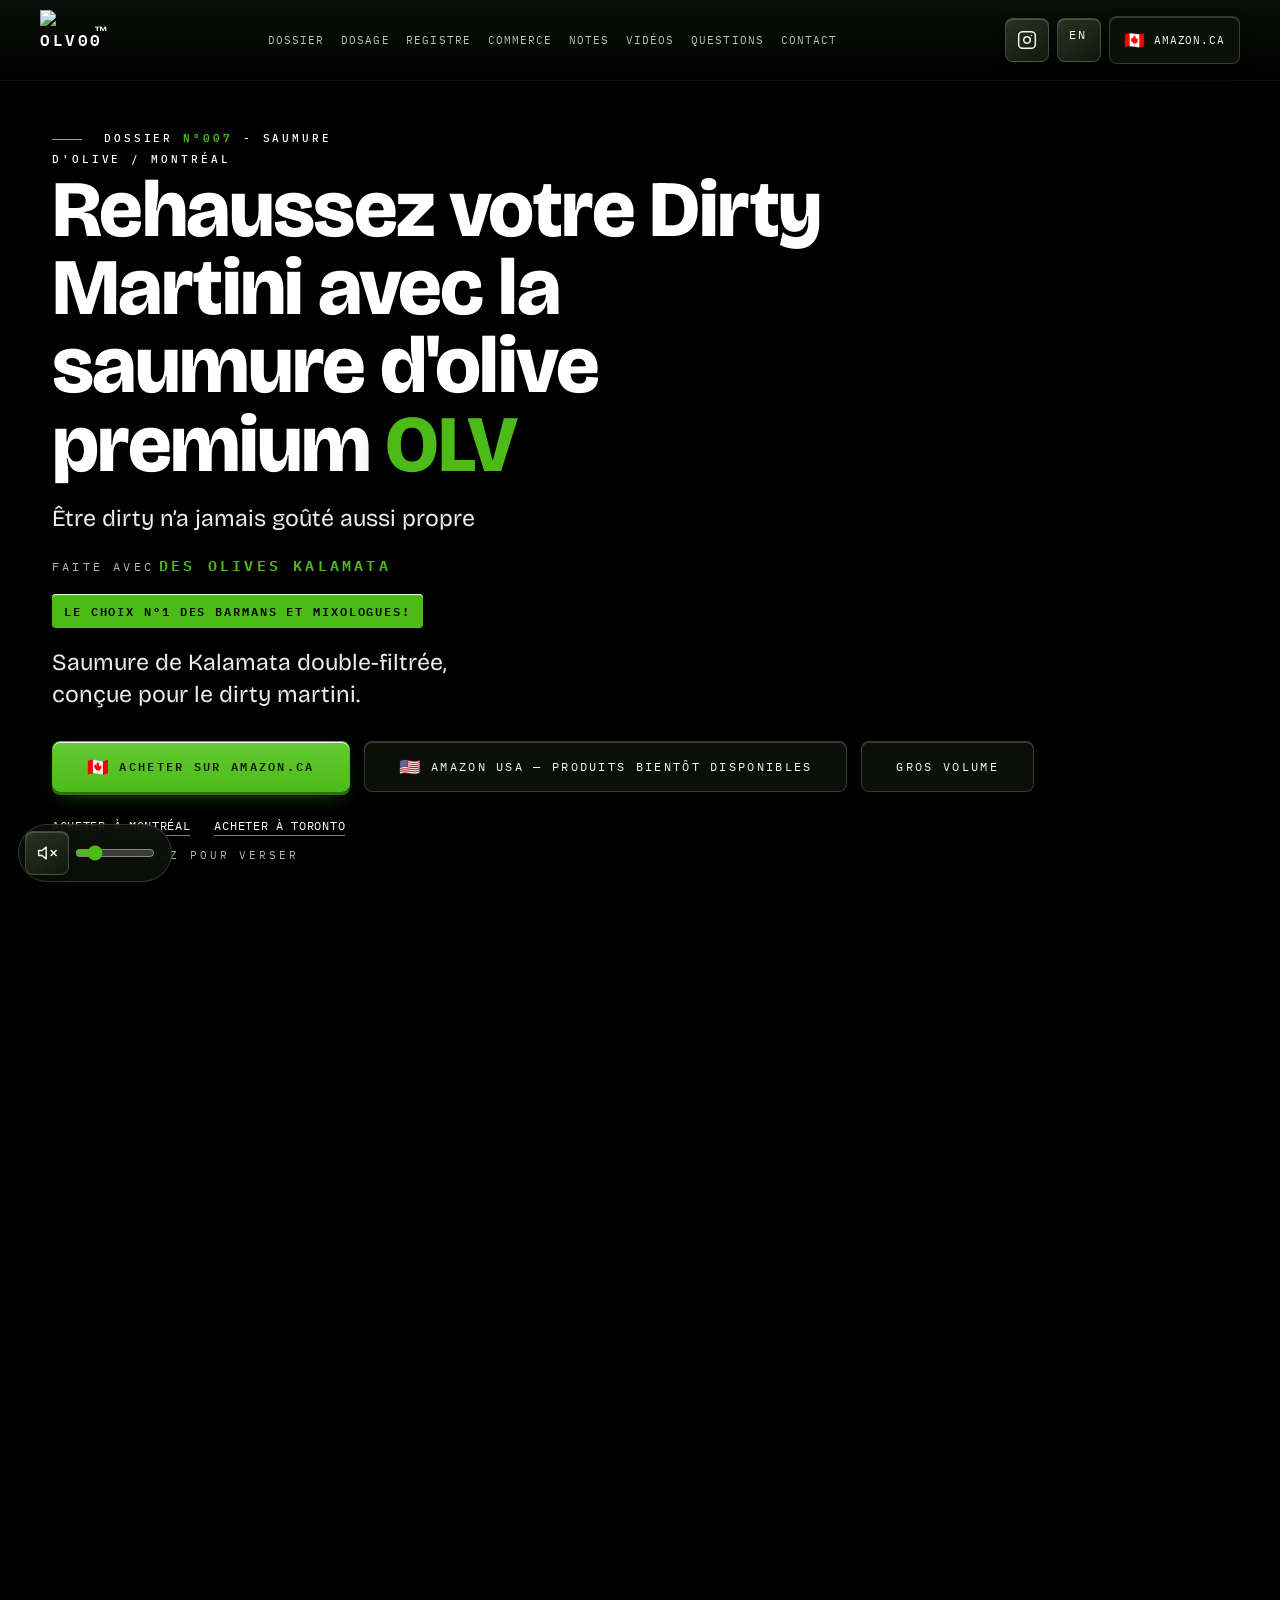
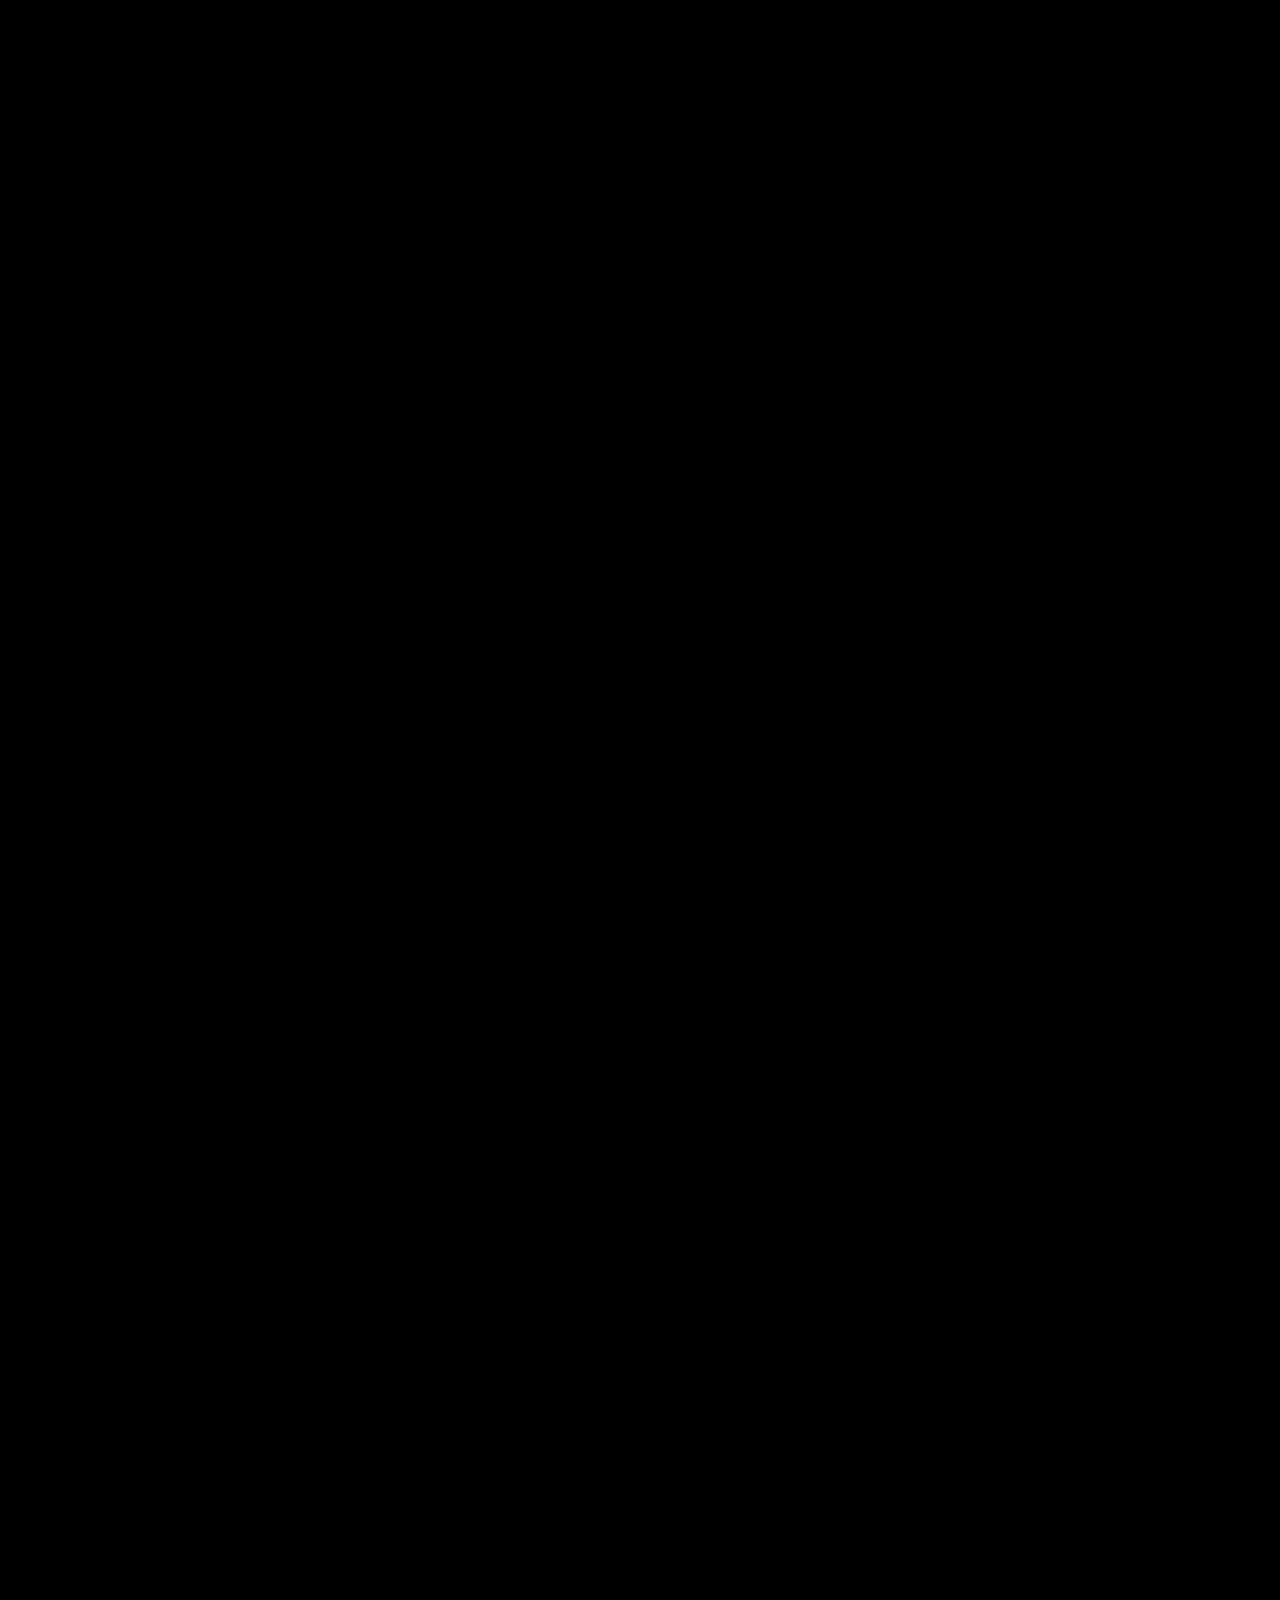
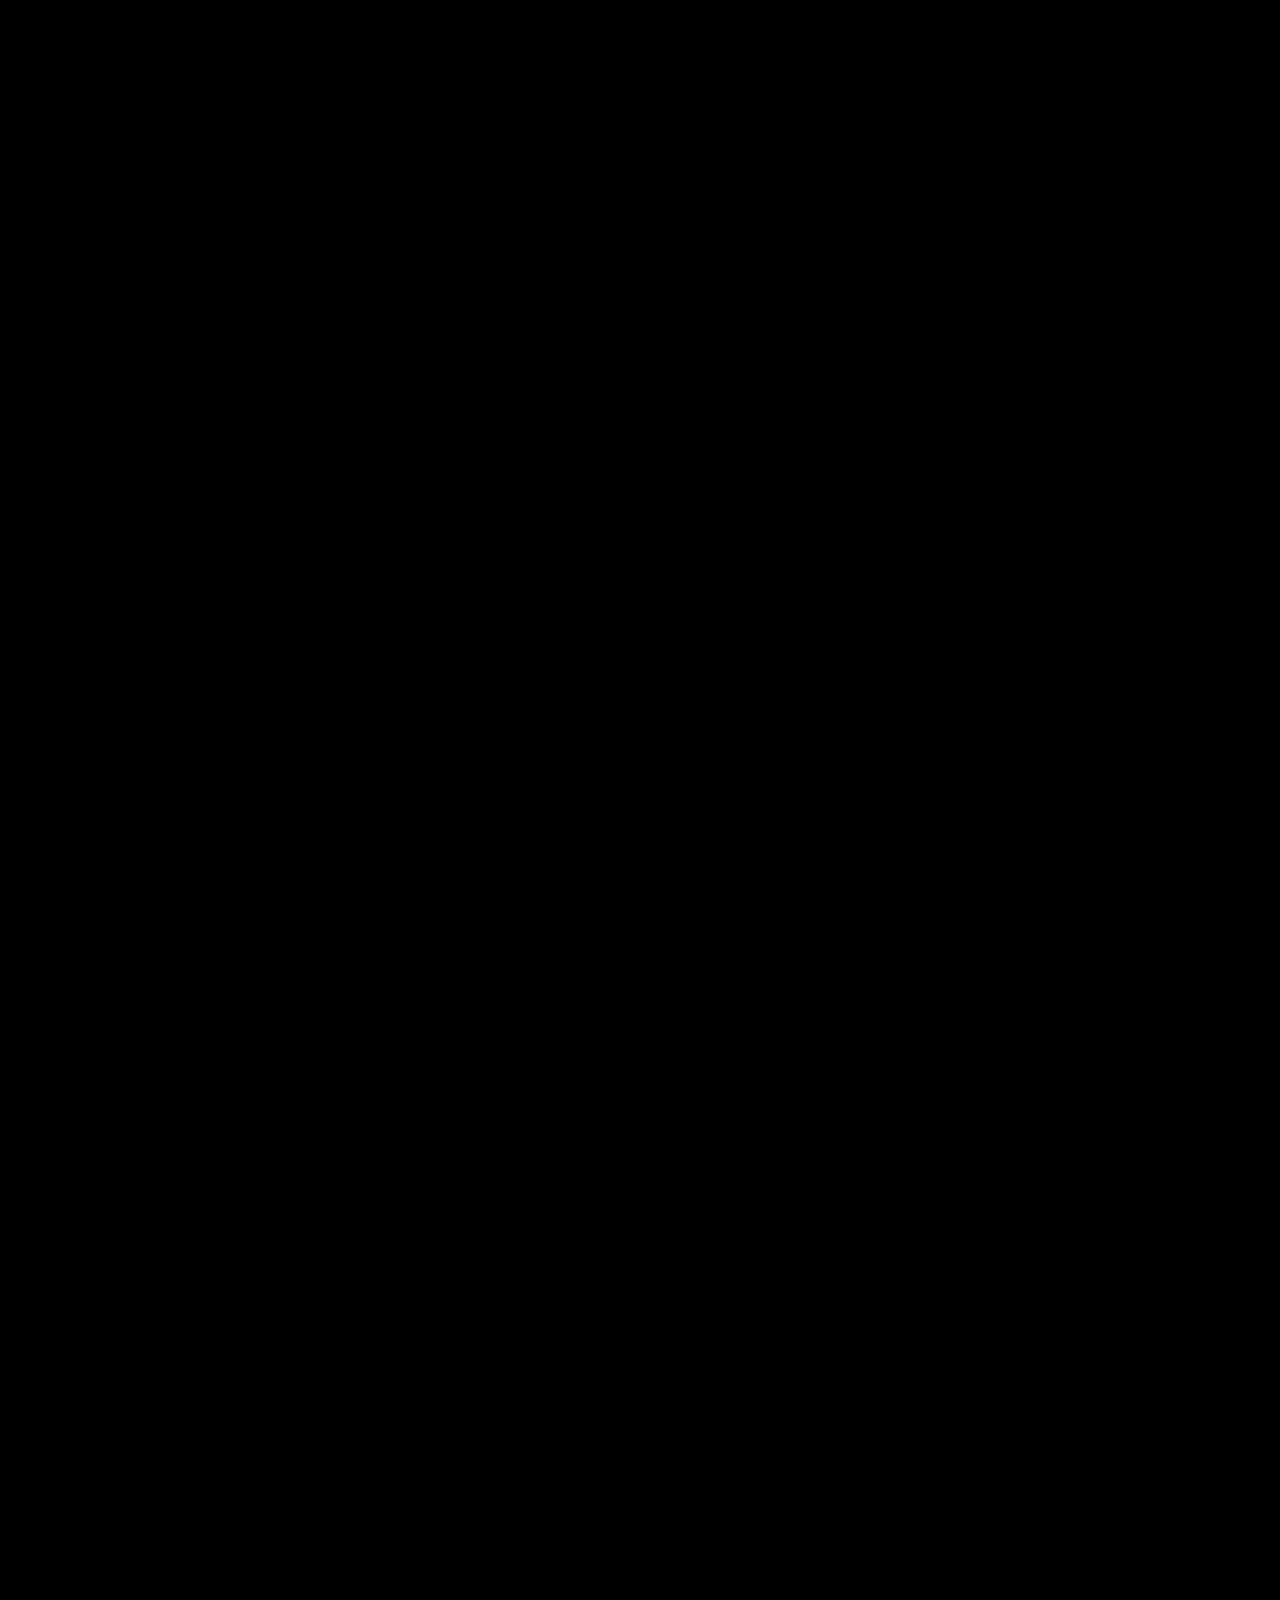
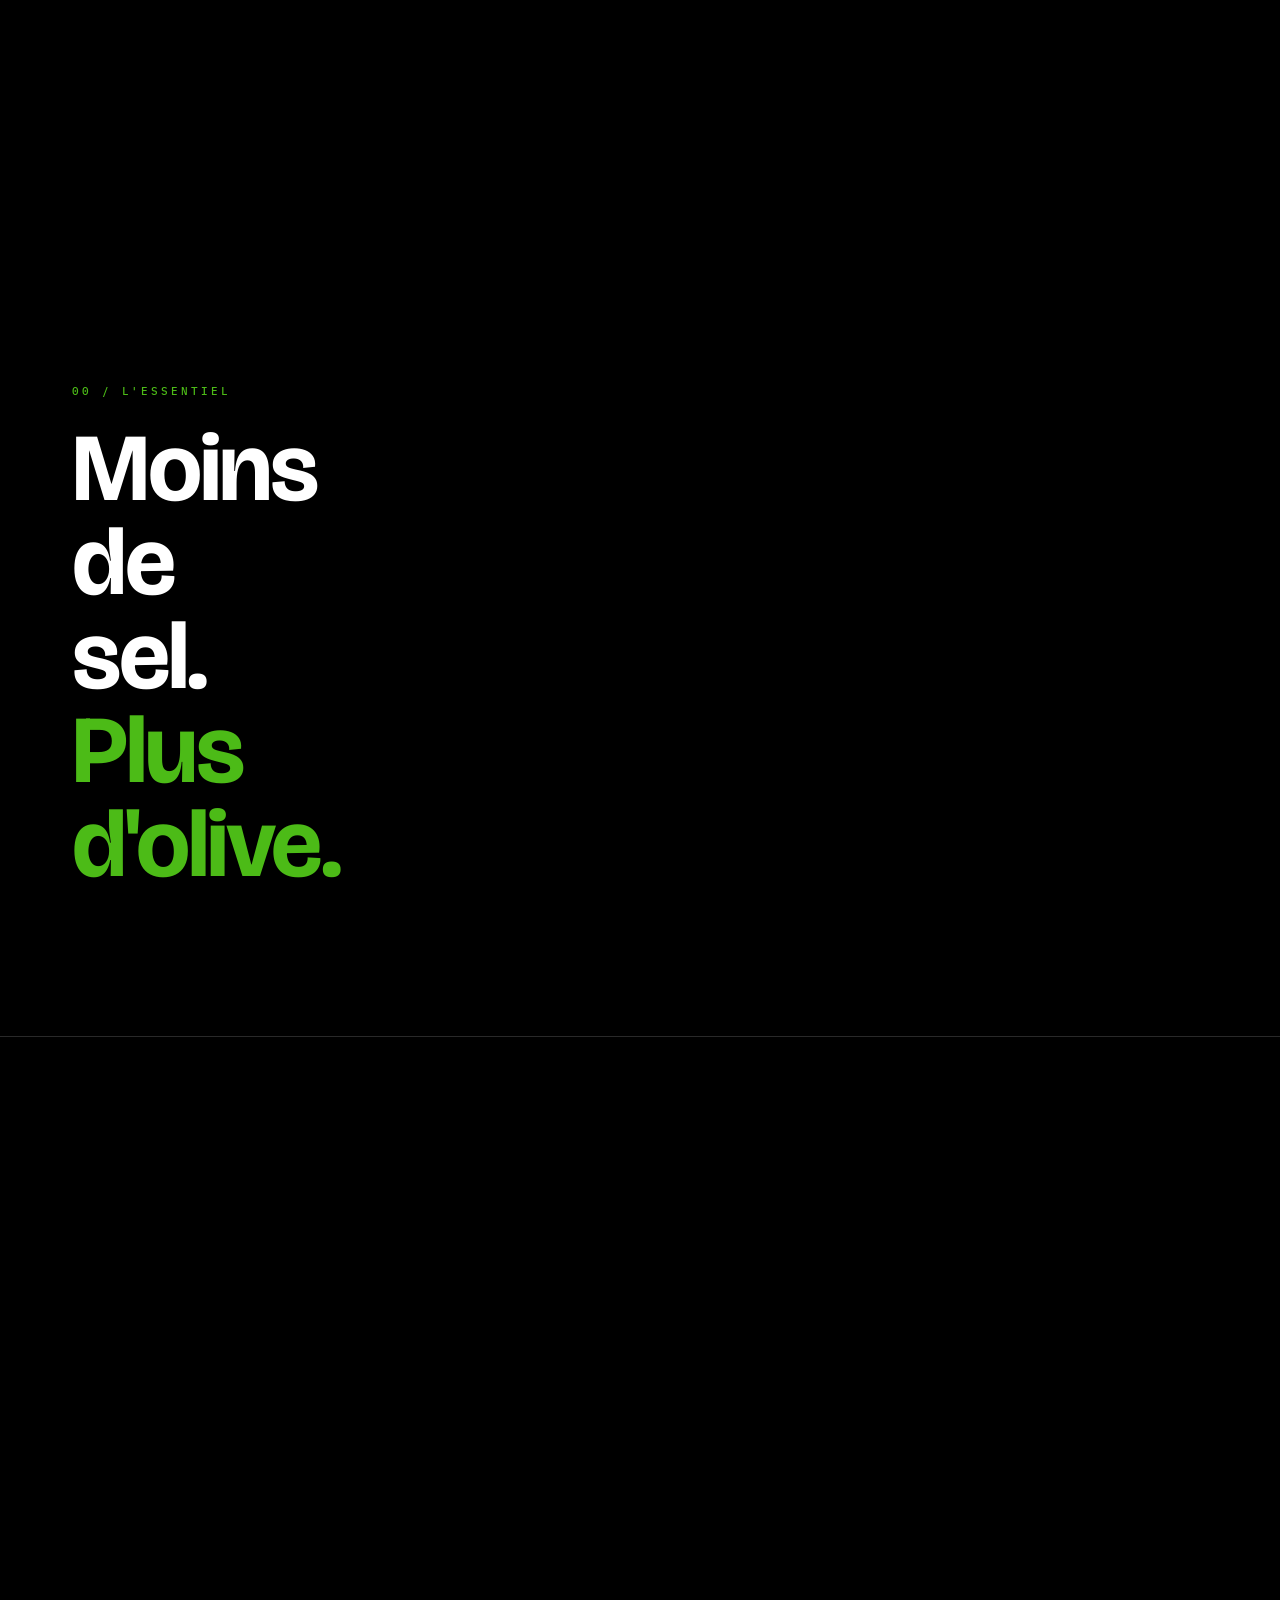
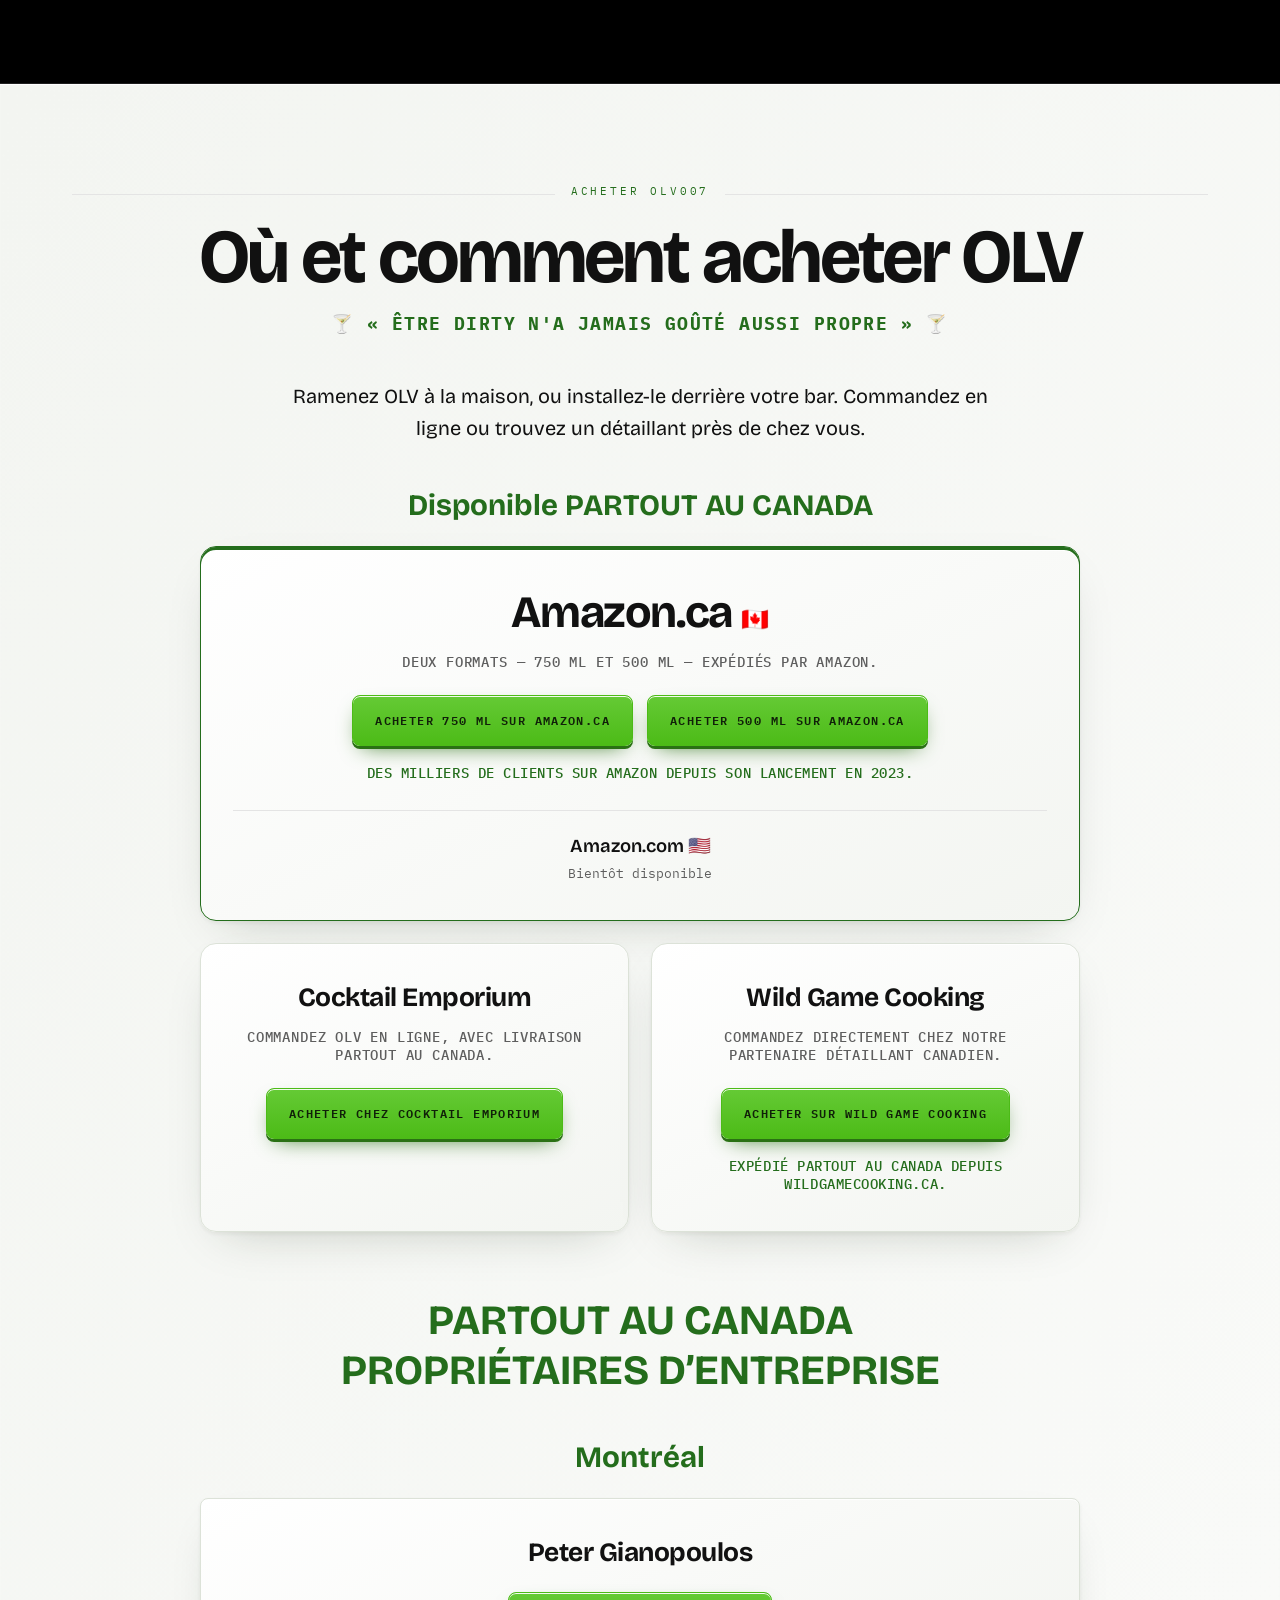
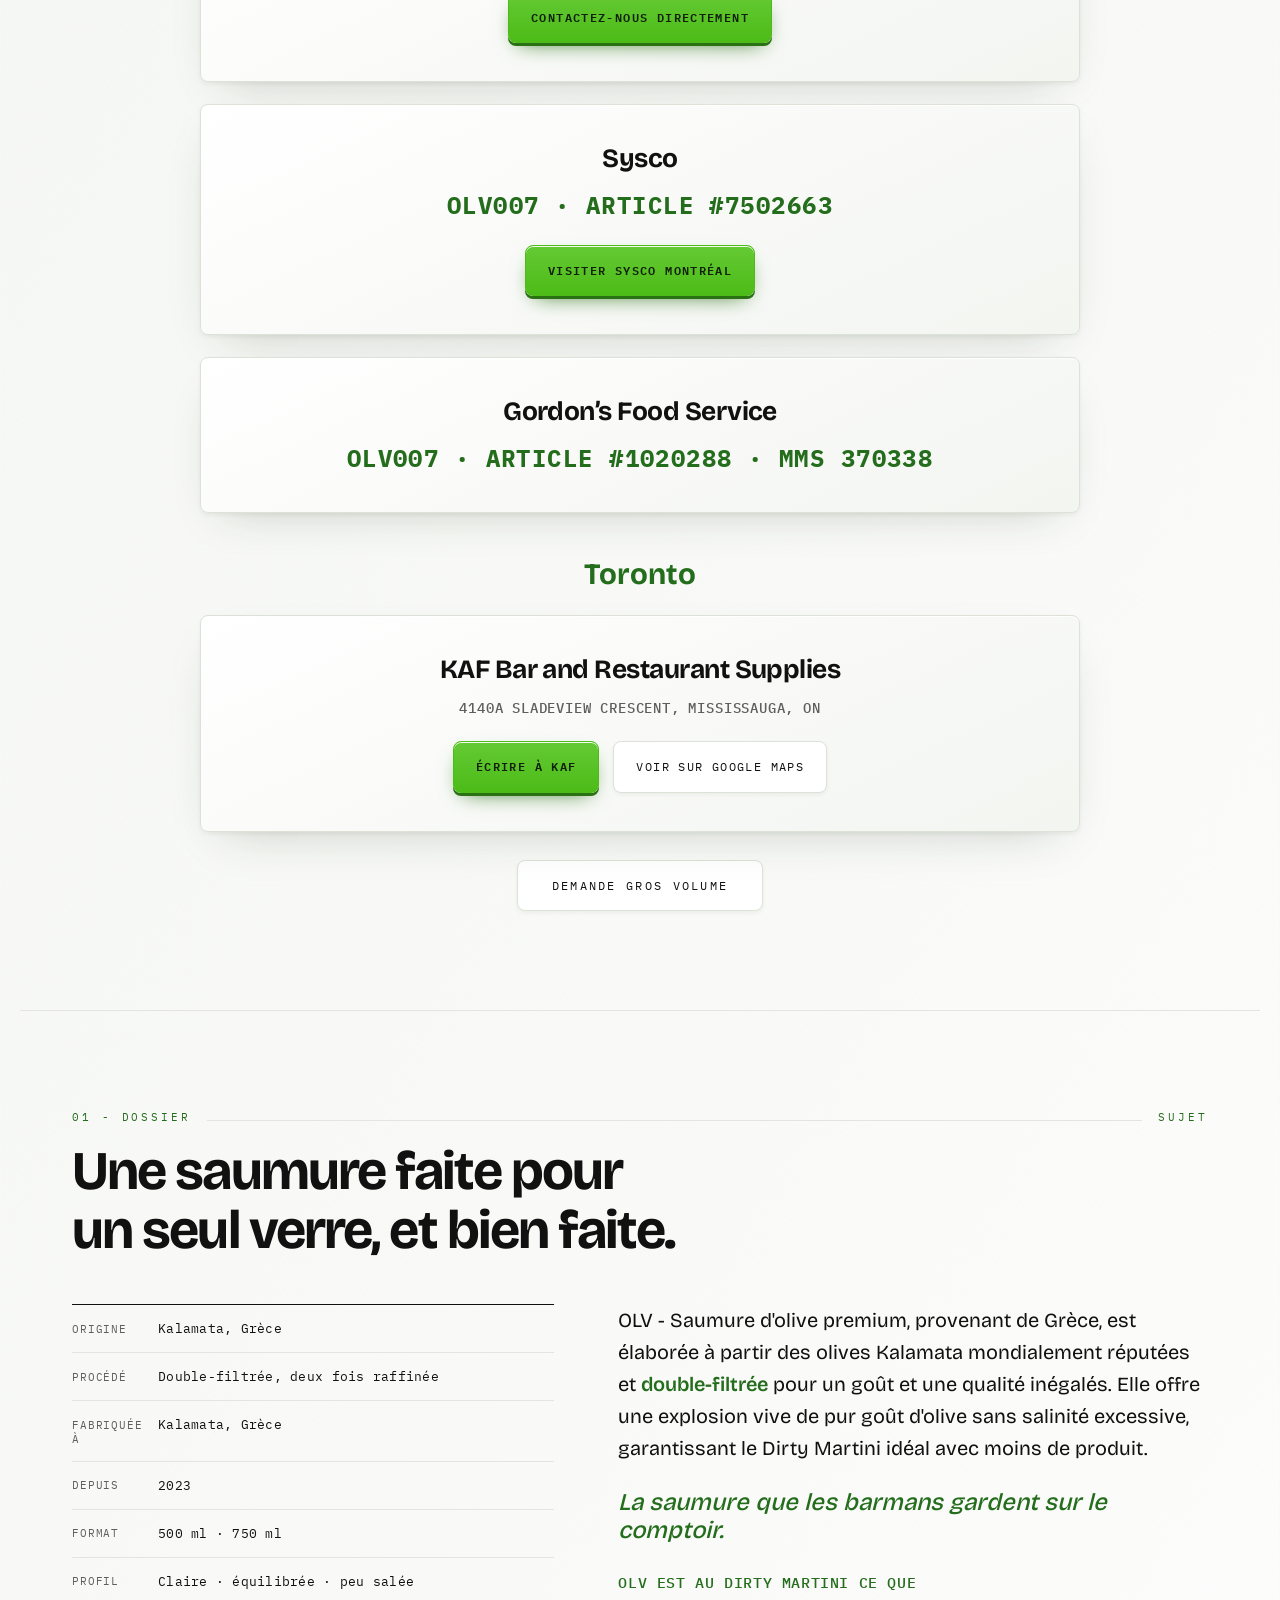
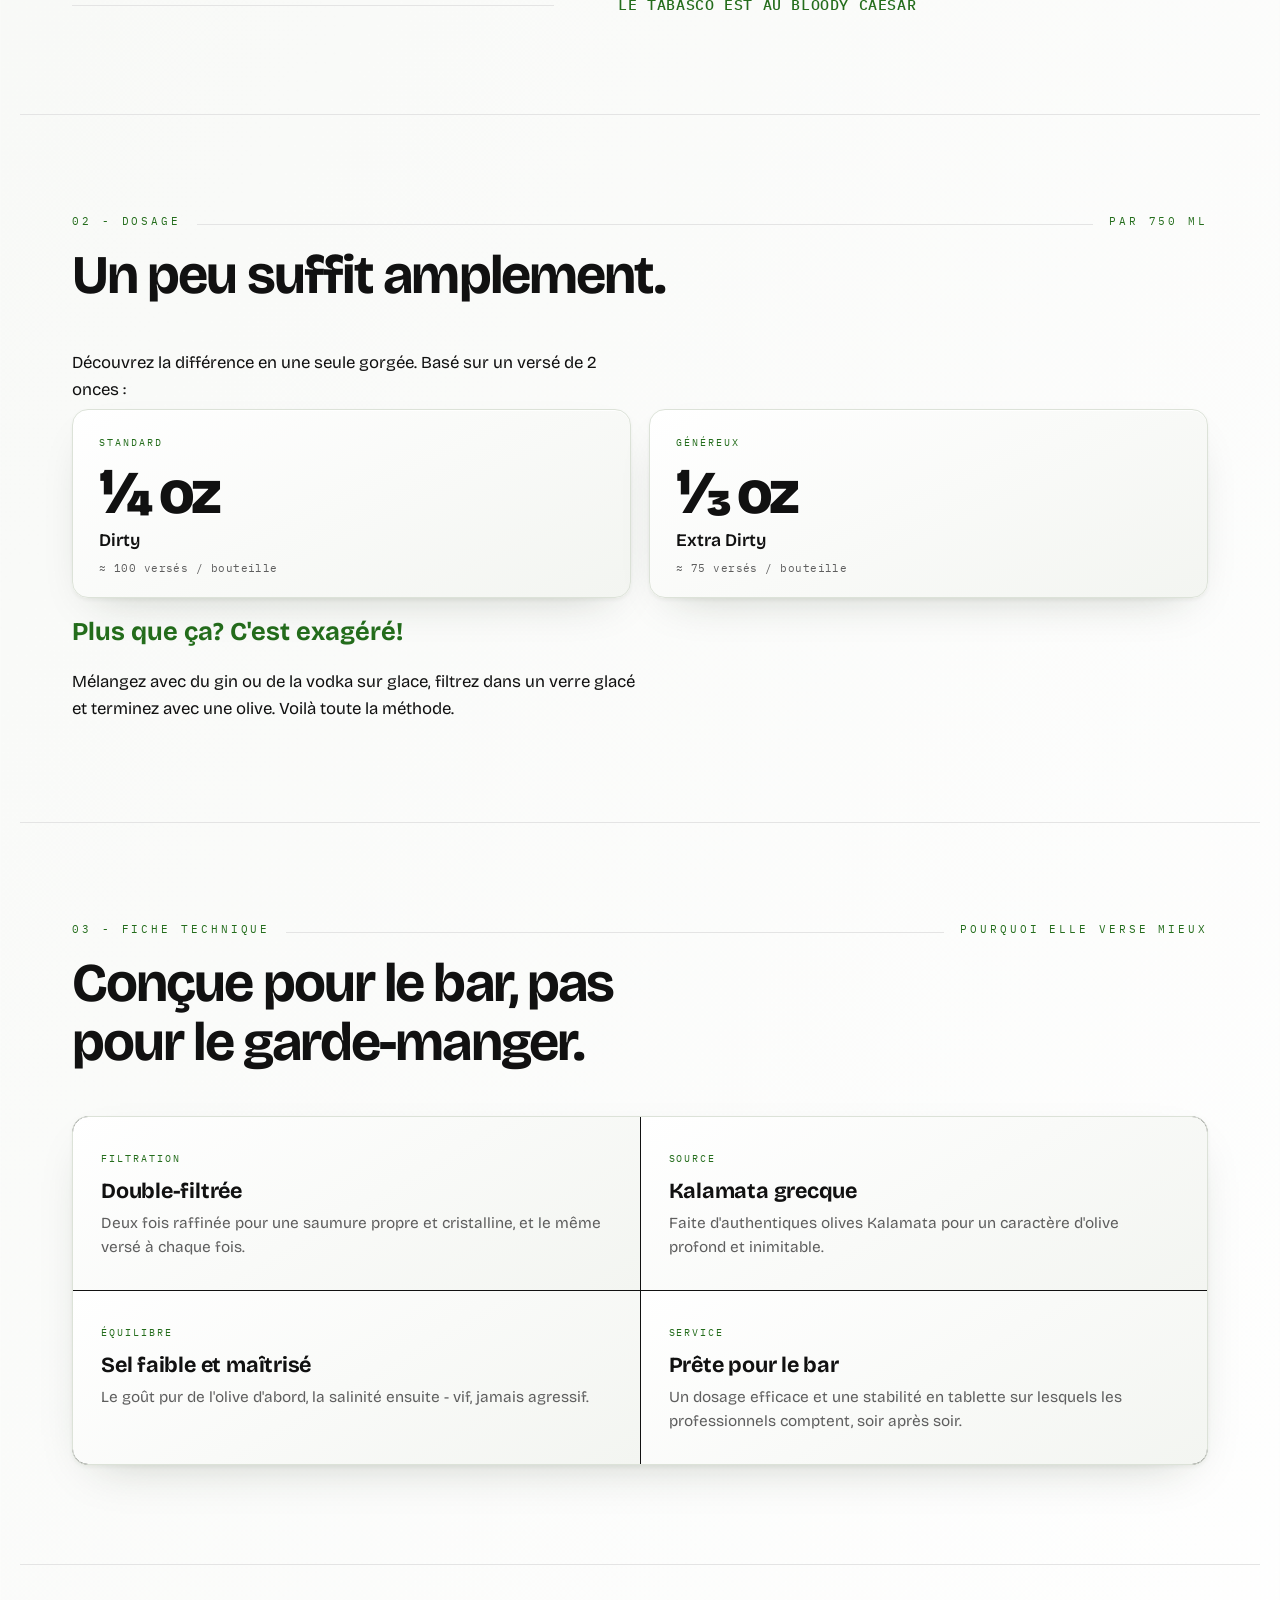
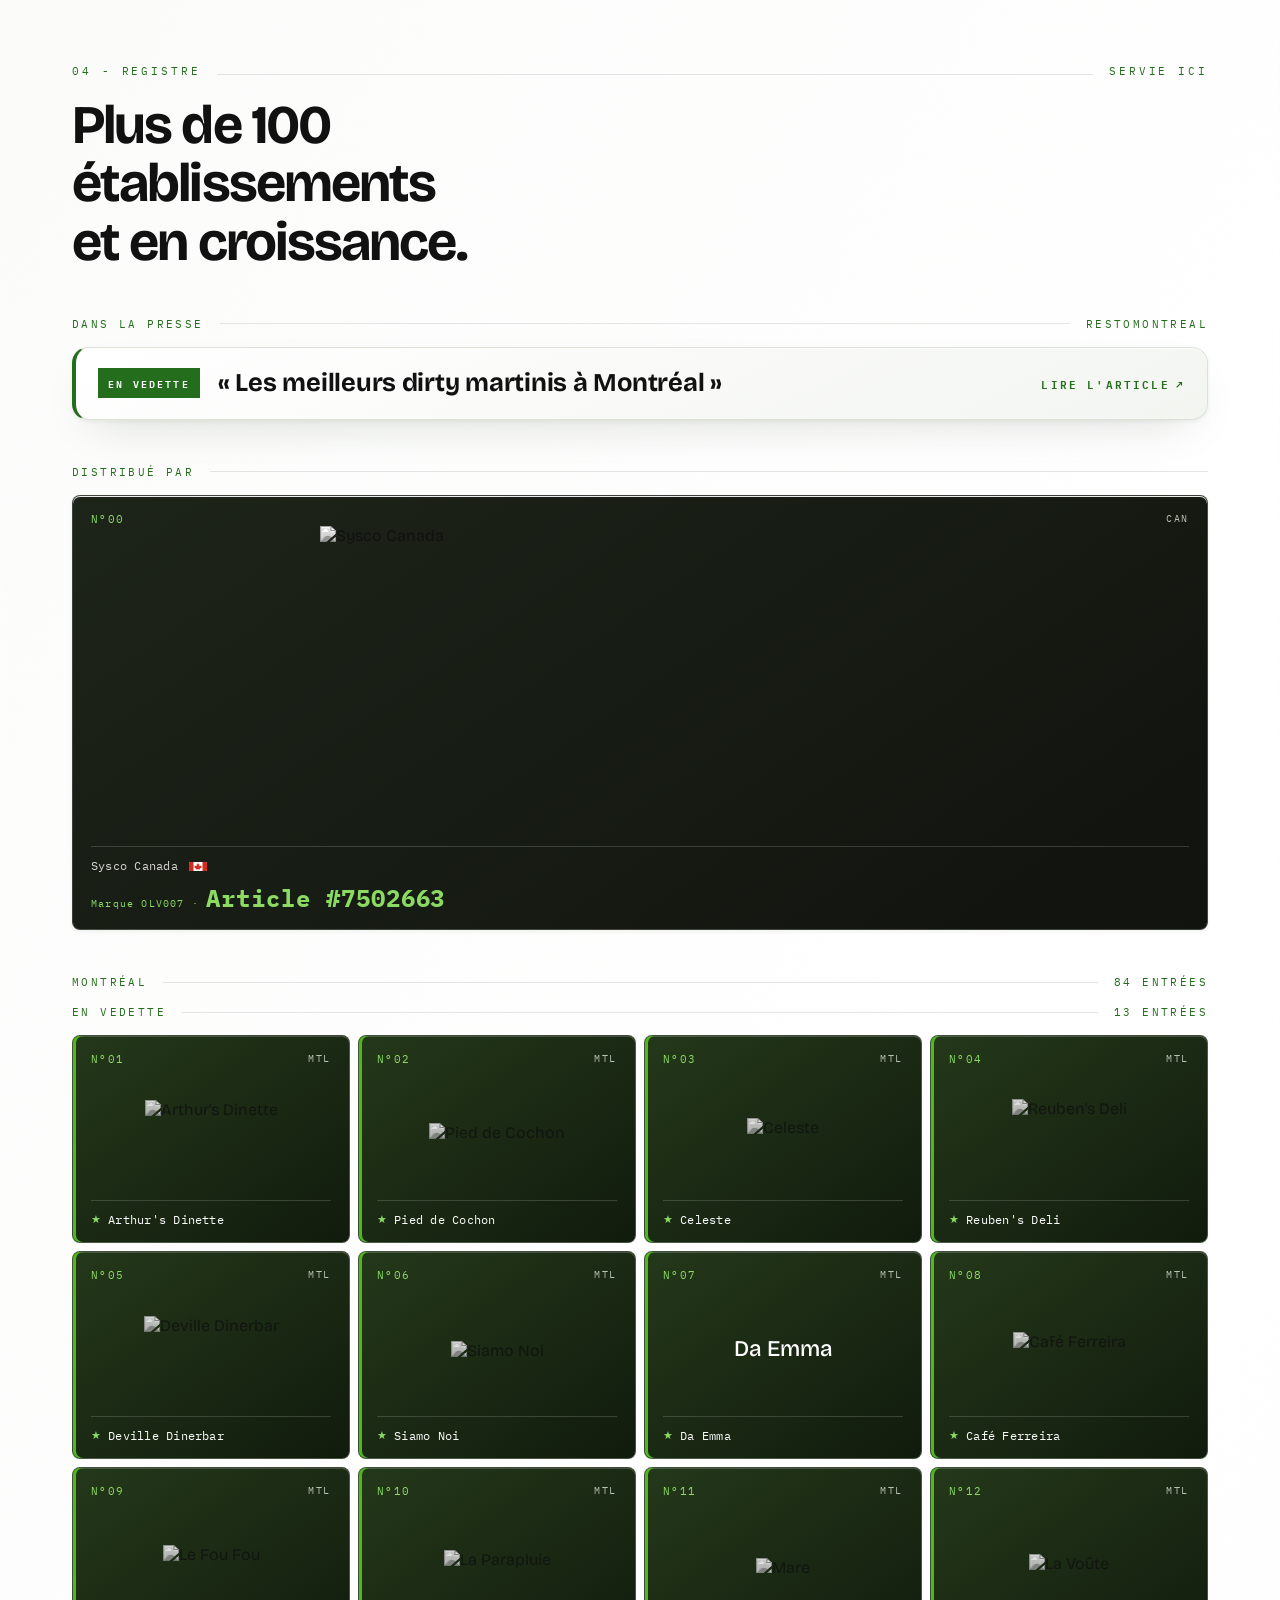
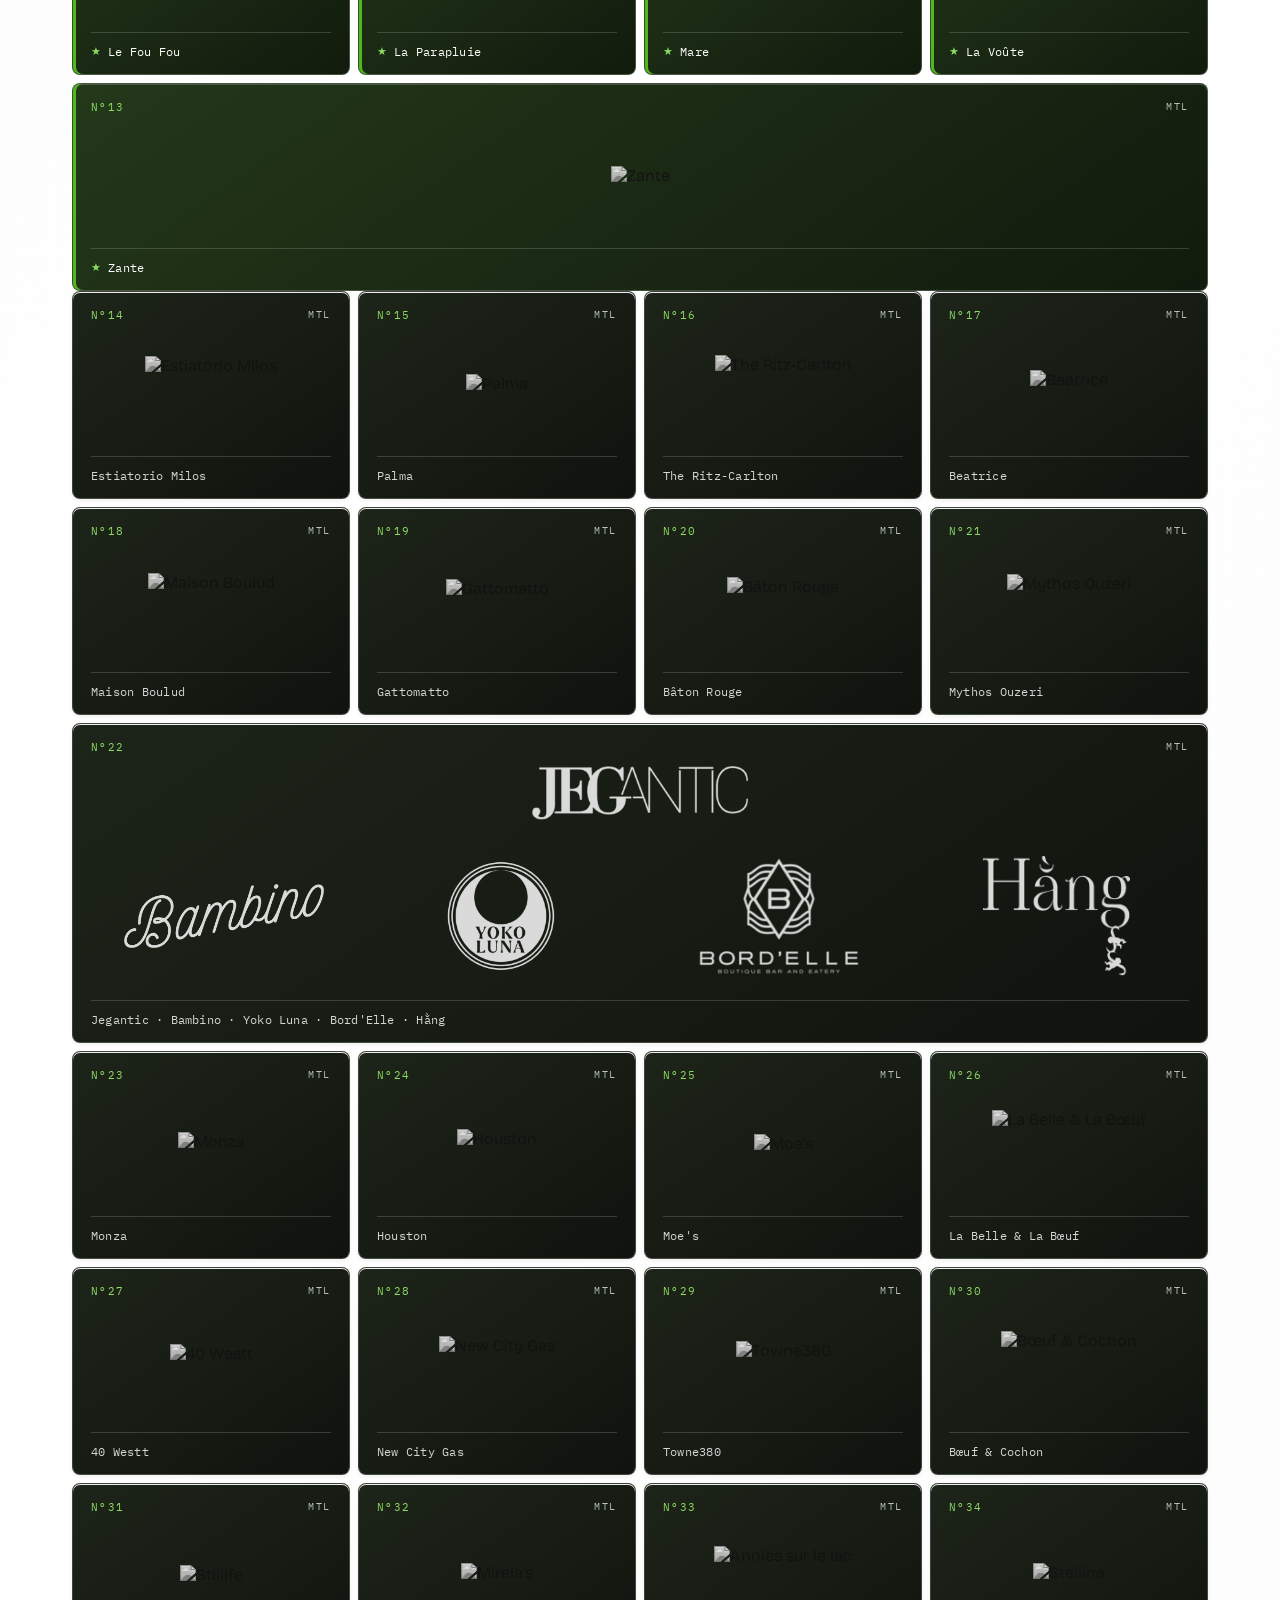
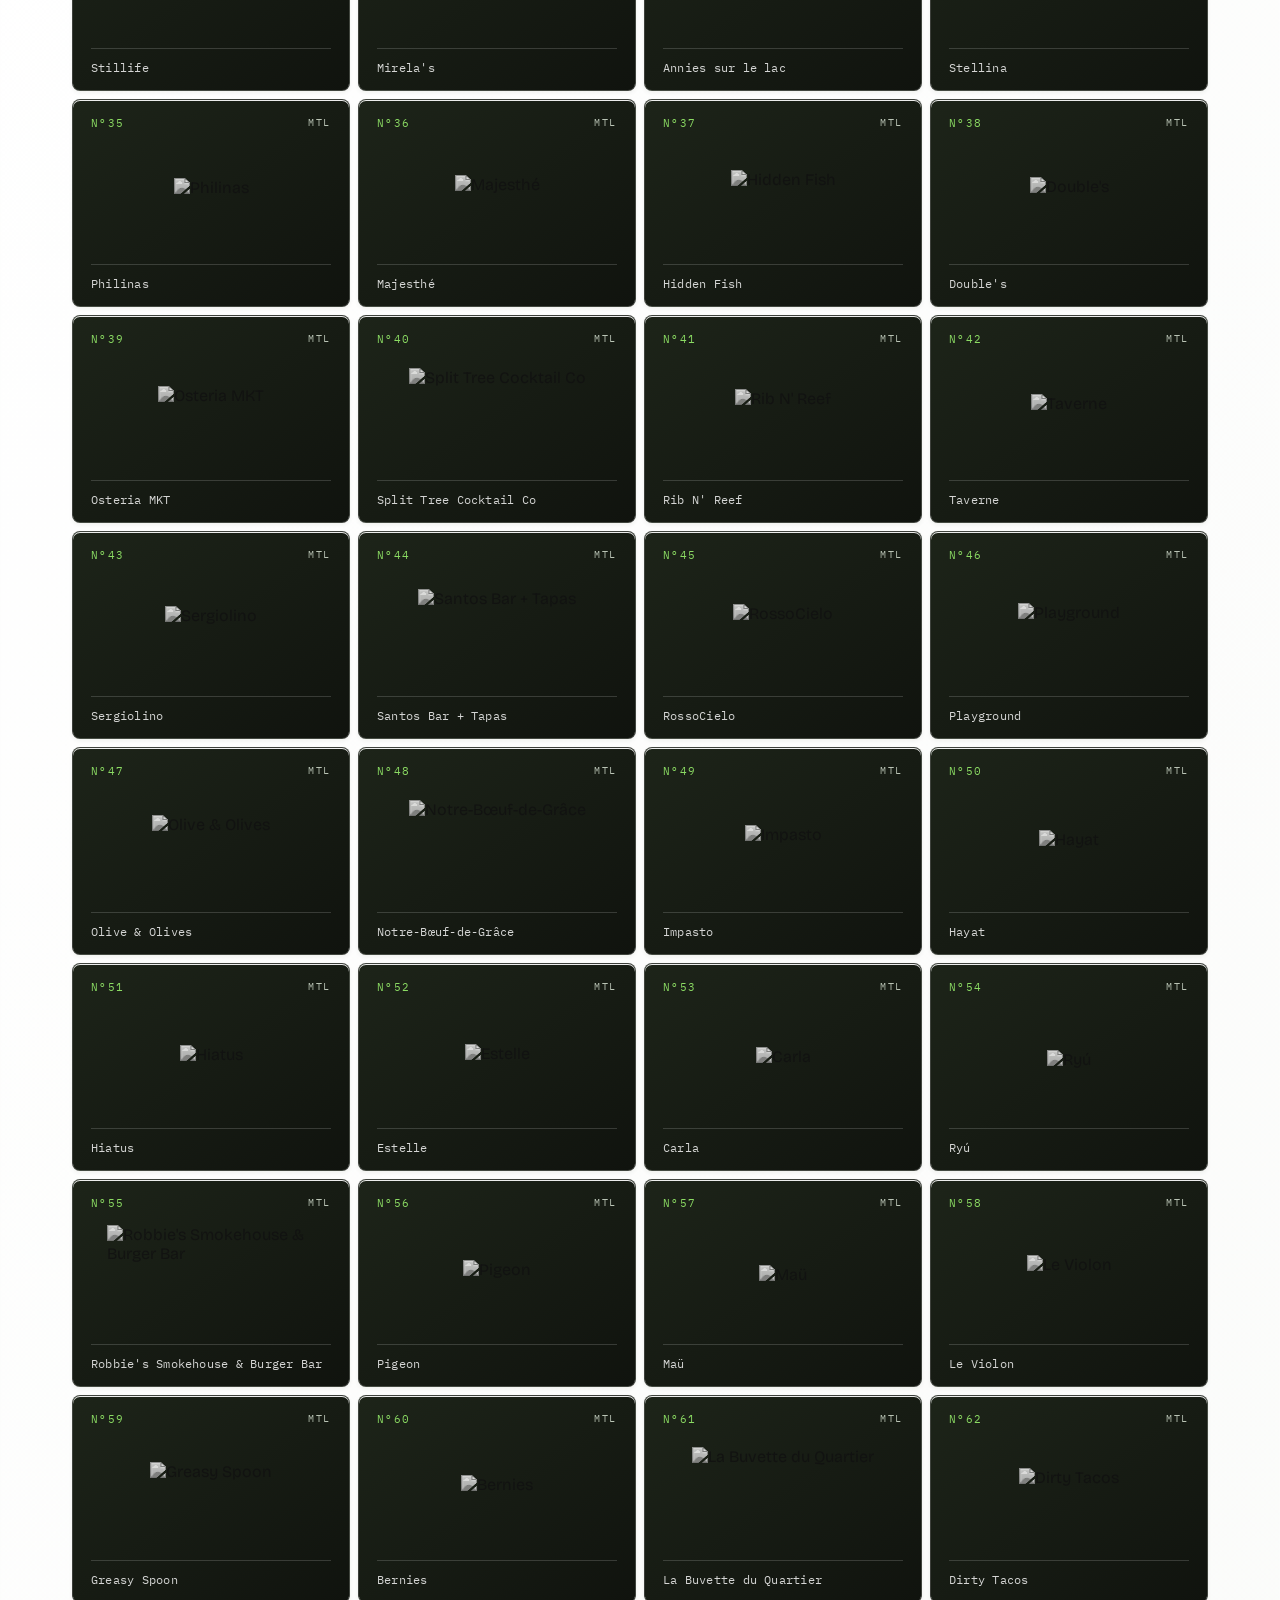
==== commit 50952d21: "Add GFS item number to English and French listings" ====
--- a/fr/index.html
+++ b/fr/index.html
@@ -219,7 +219,7 @@
         </div>
         <div class="store store--local" aria-labelledby="gfs-heading">
           <h5 class="store__title" id="gfs-heading">Gordon’s Food Service</h5>
-          <p class="store__note mono" data-fr="Bientôt disponible">Bientôt disponible</p>
+          <p class="store__note store__note--item mono" data-fr="OLV007 · Article #1020288 · MMS 370338">OLV007 · Article #1020288 · MMS 370338</p>
         </div>
       </div>
 
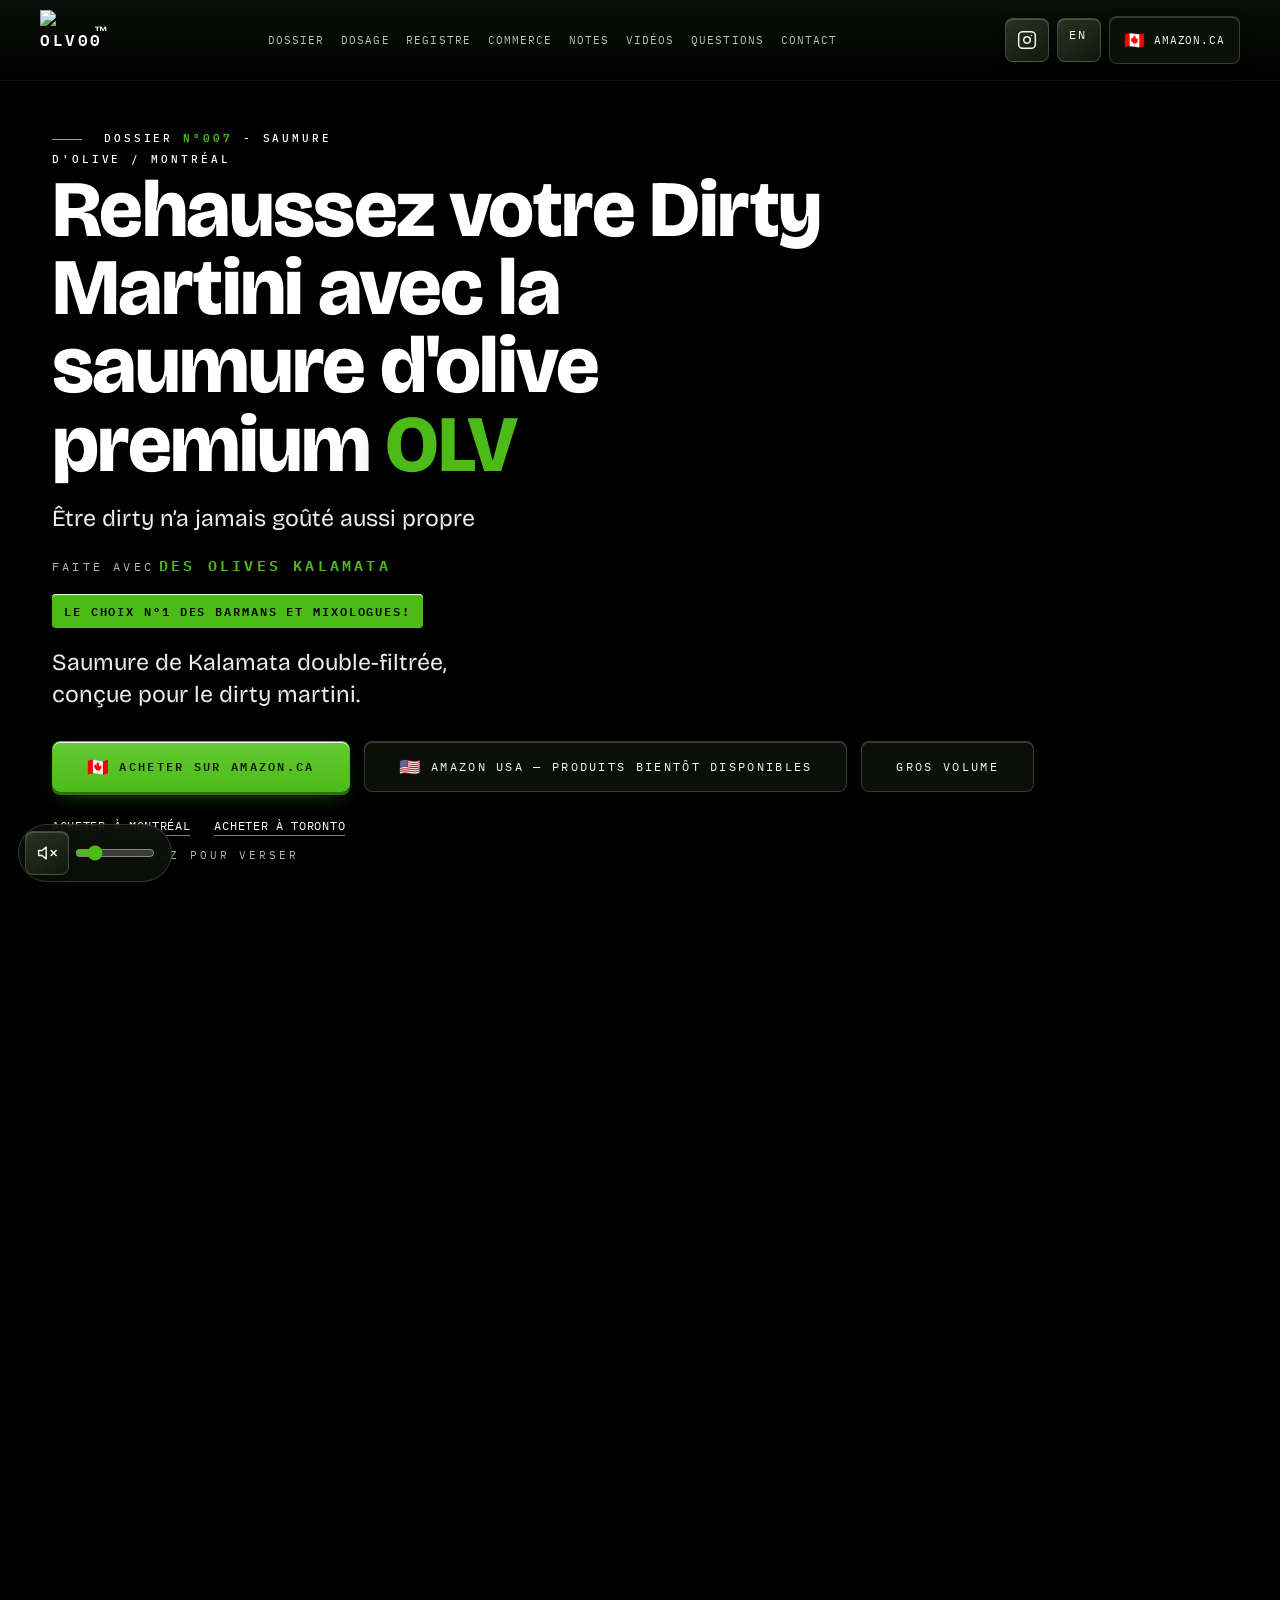
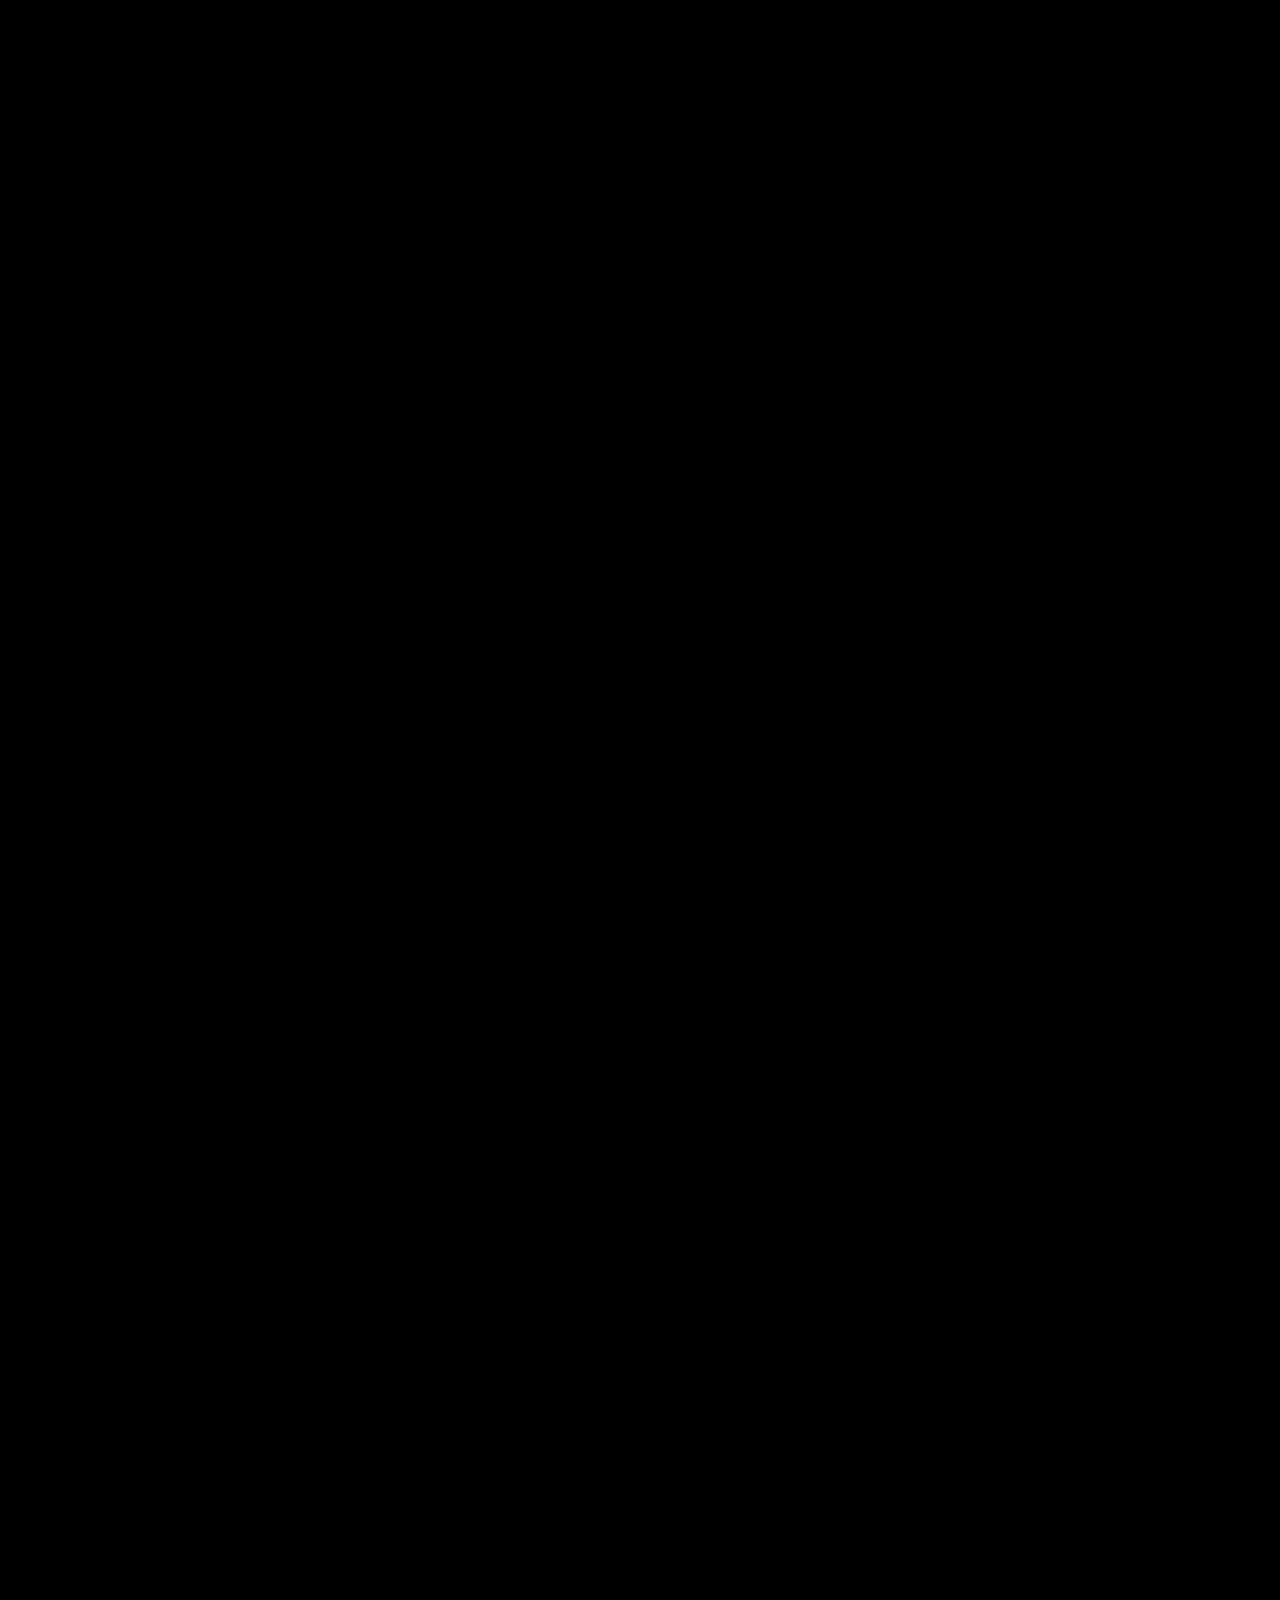
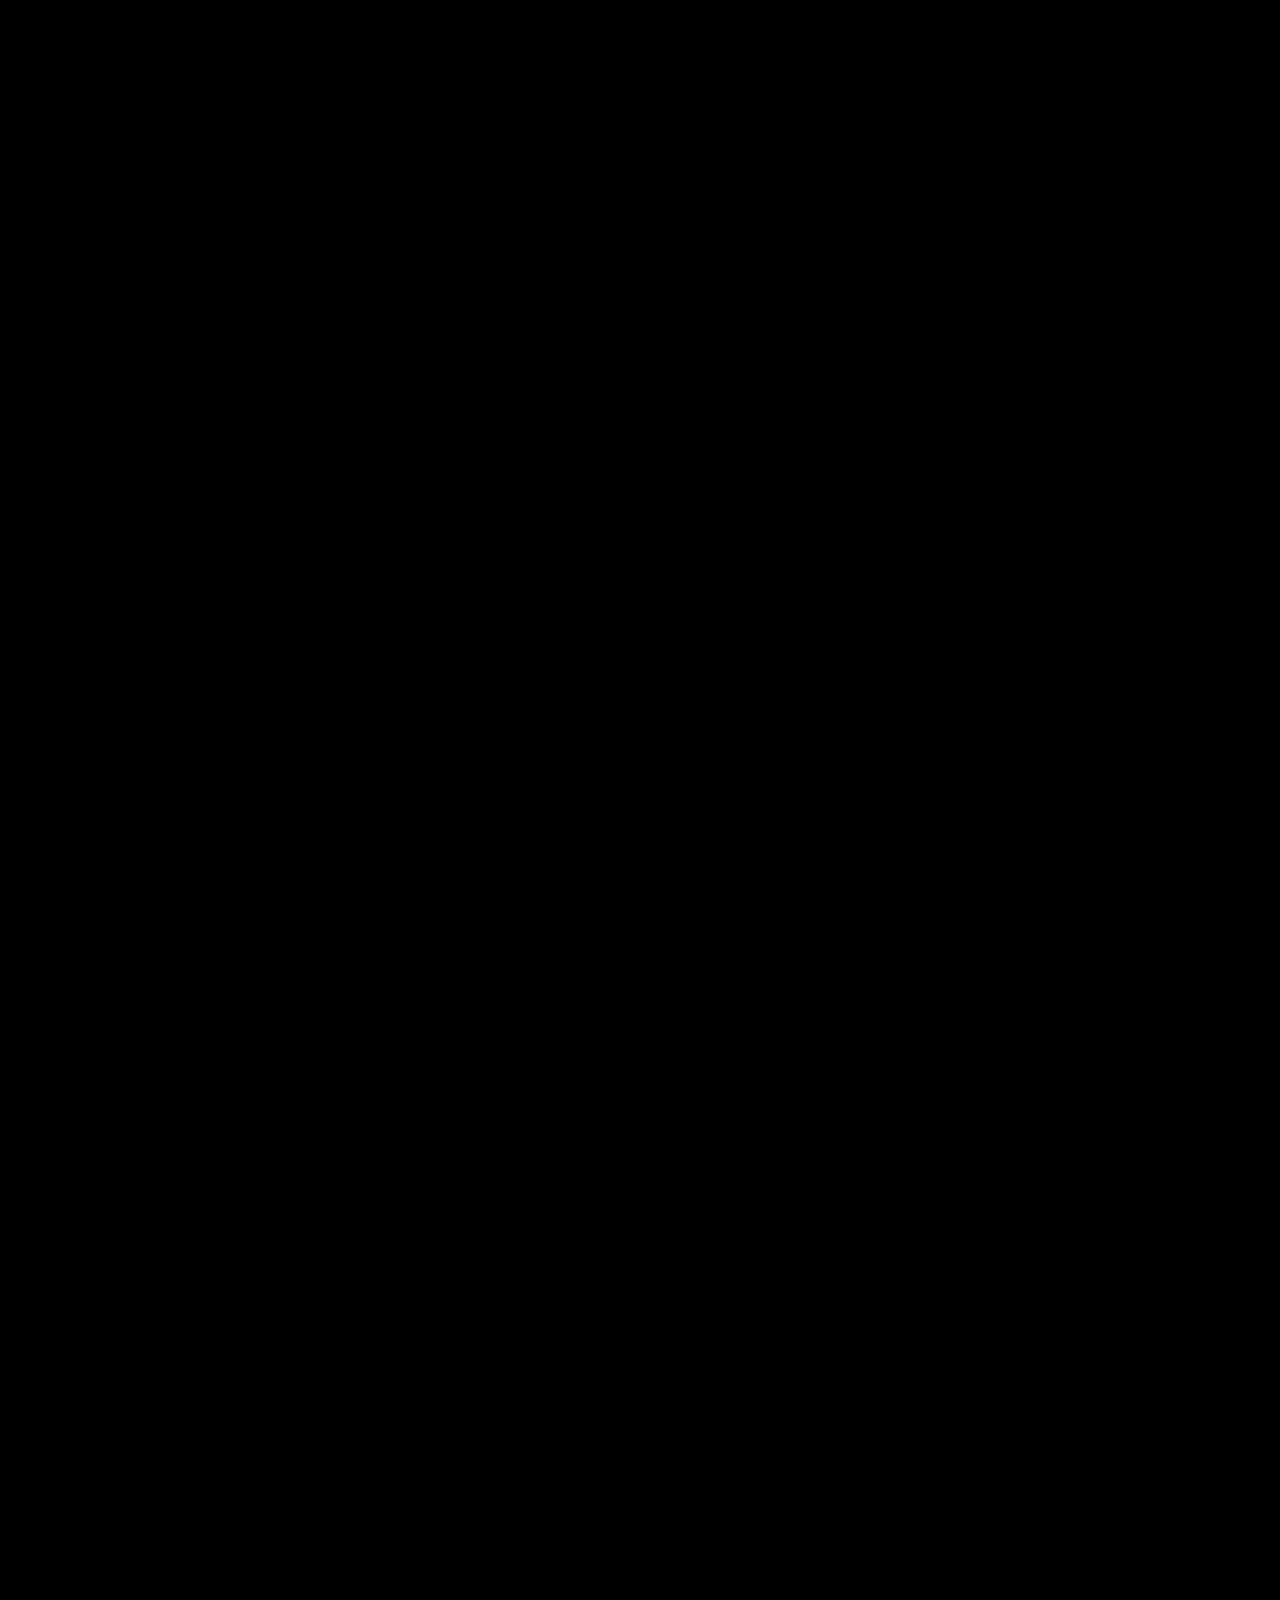
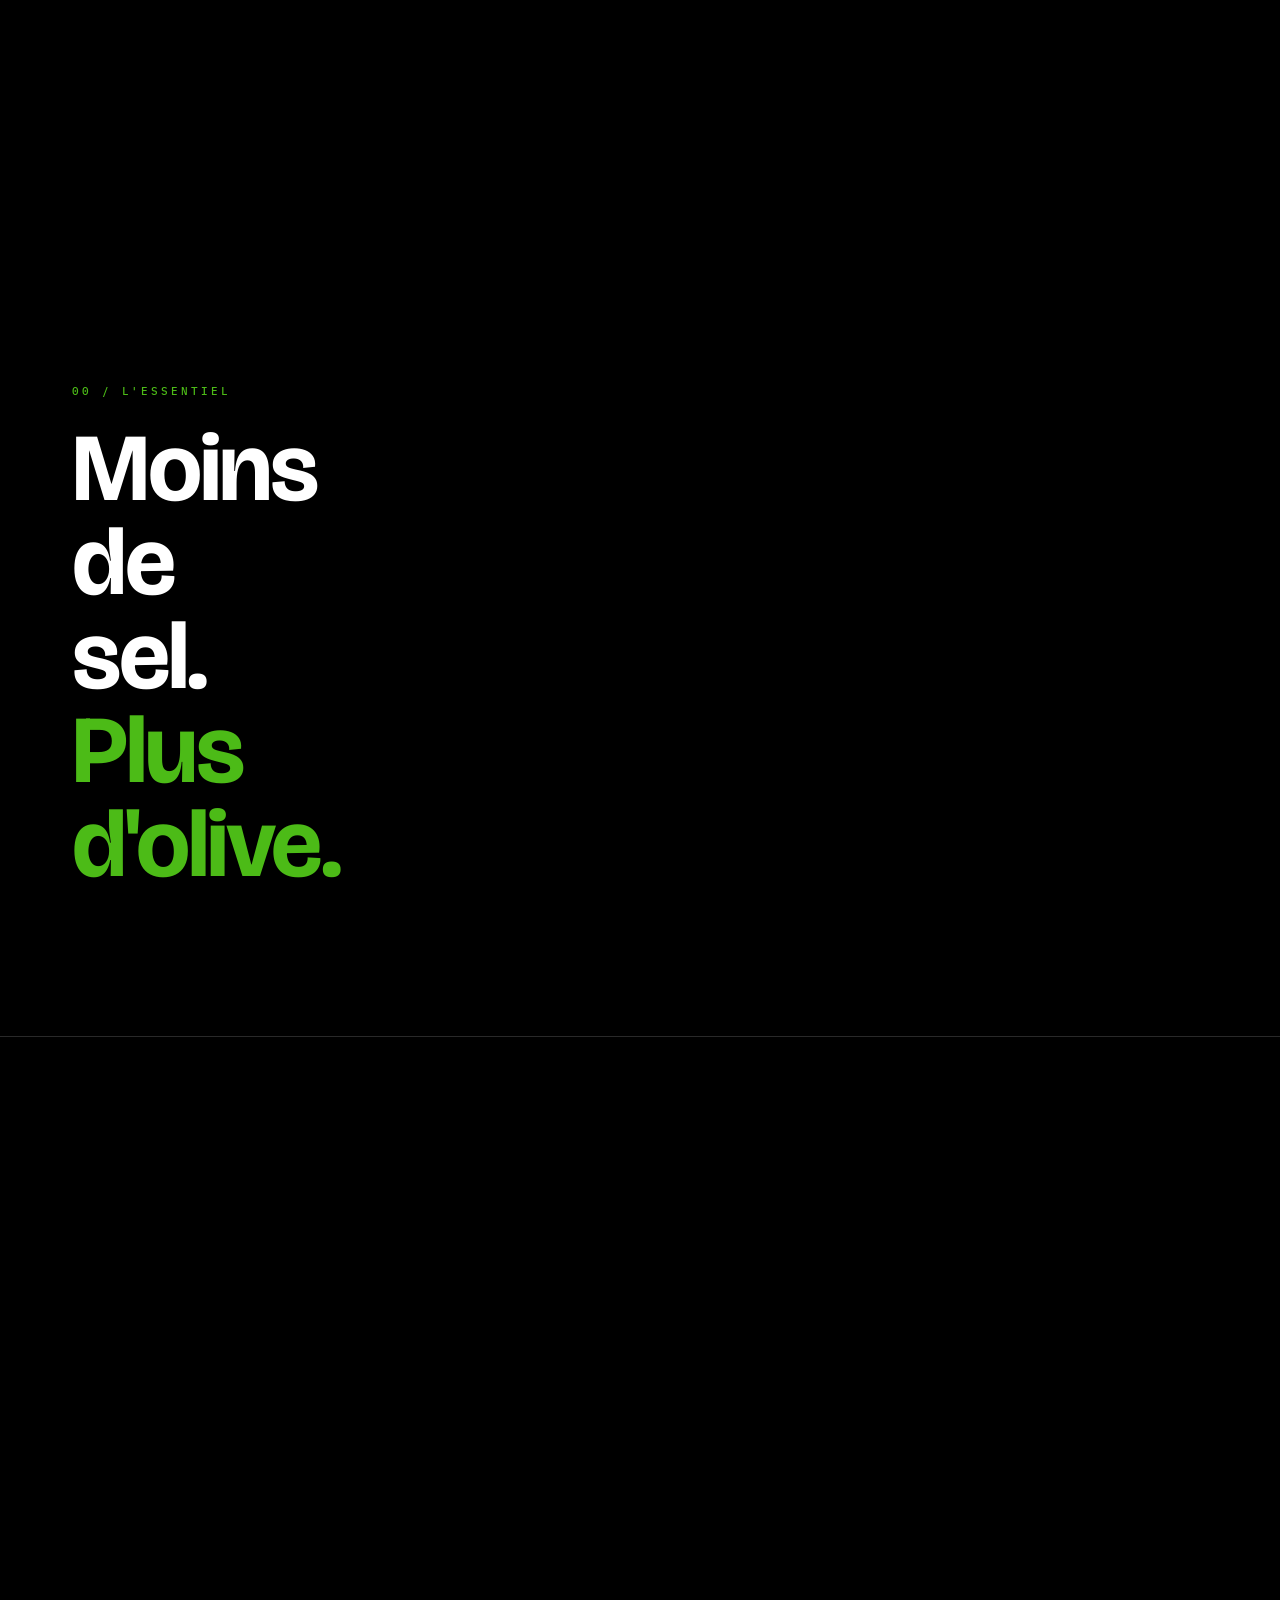
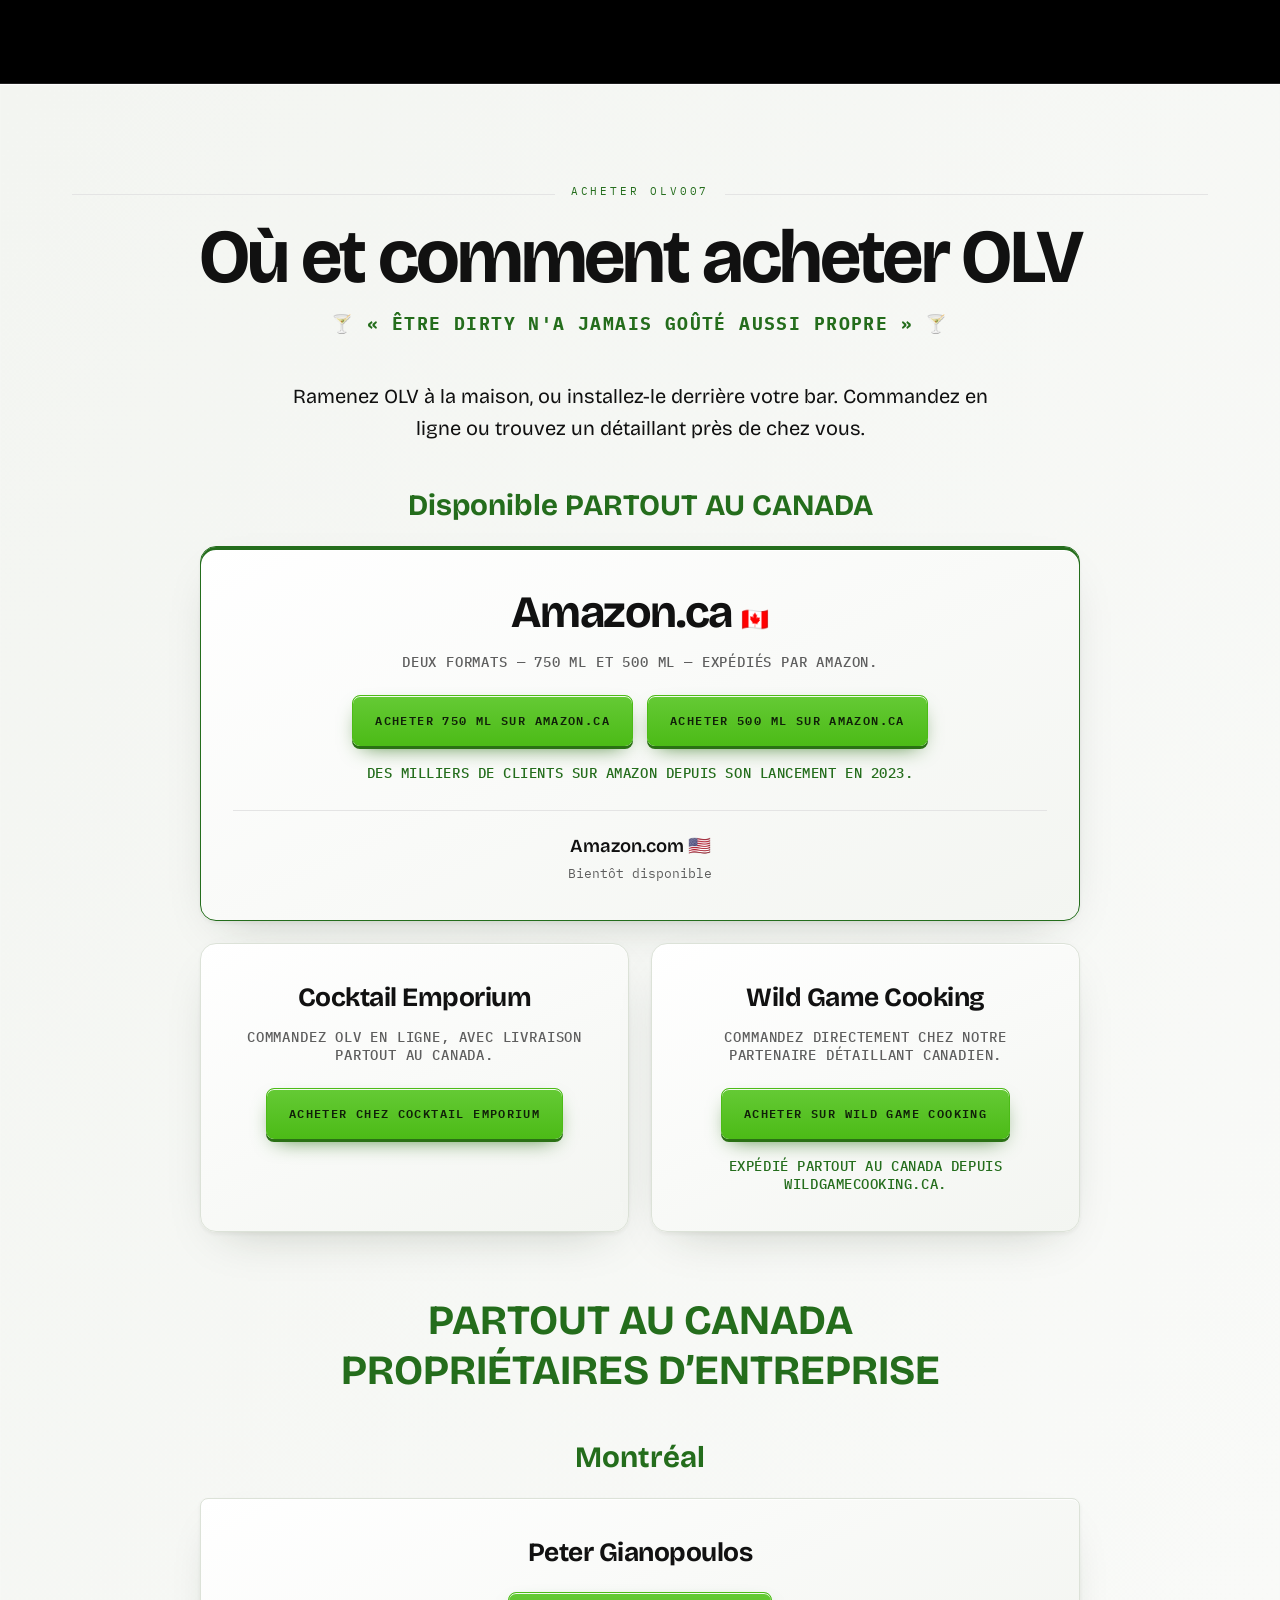
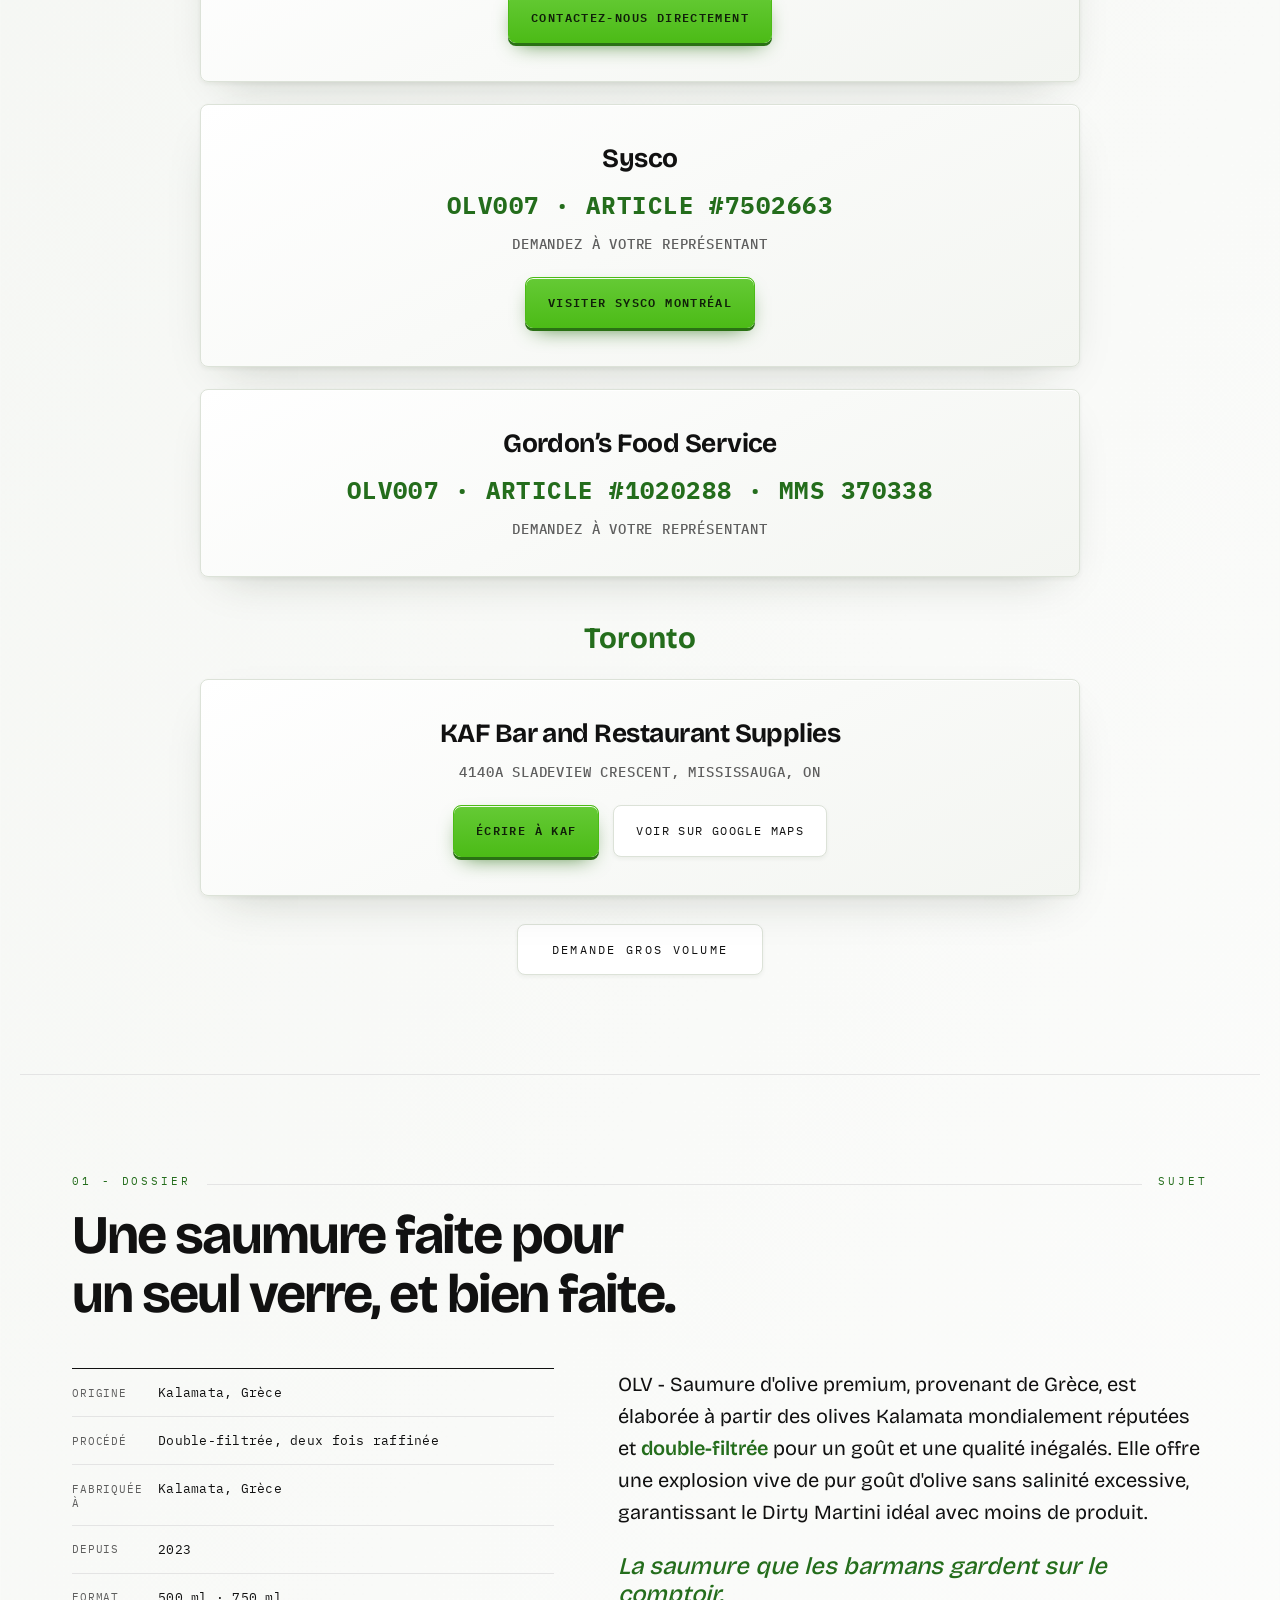
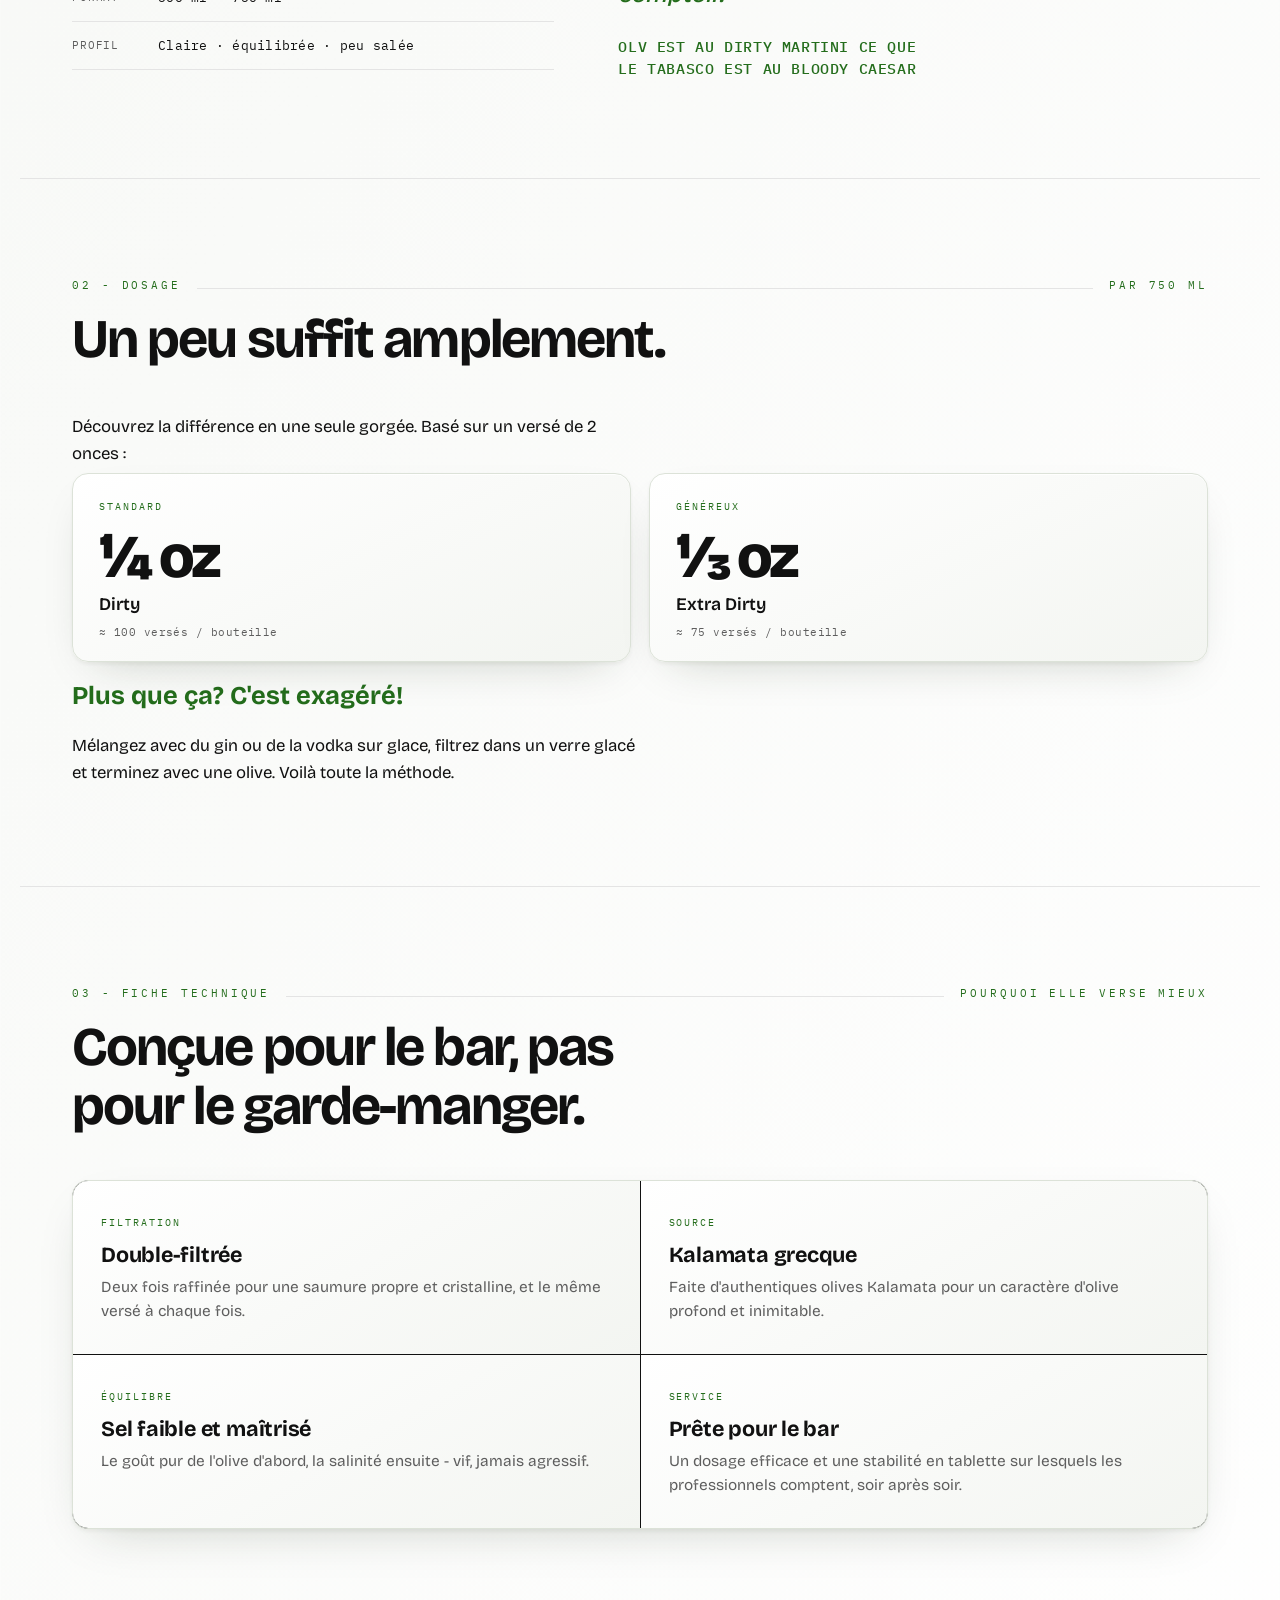
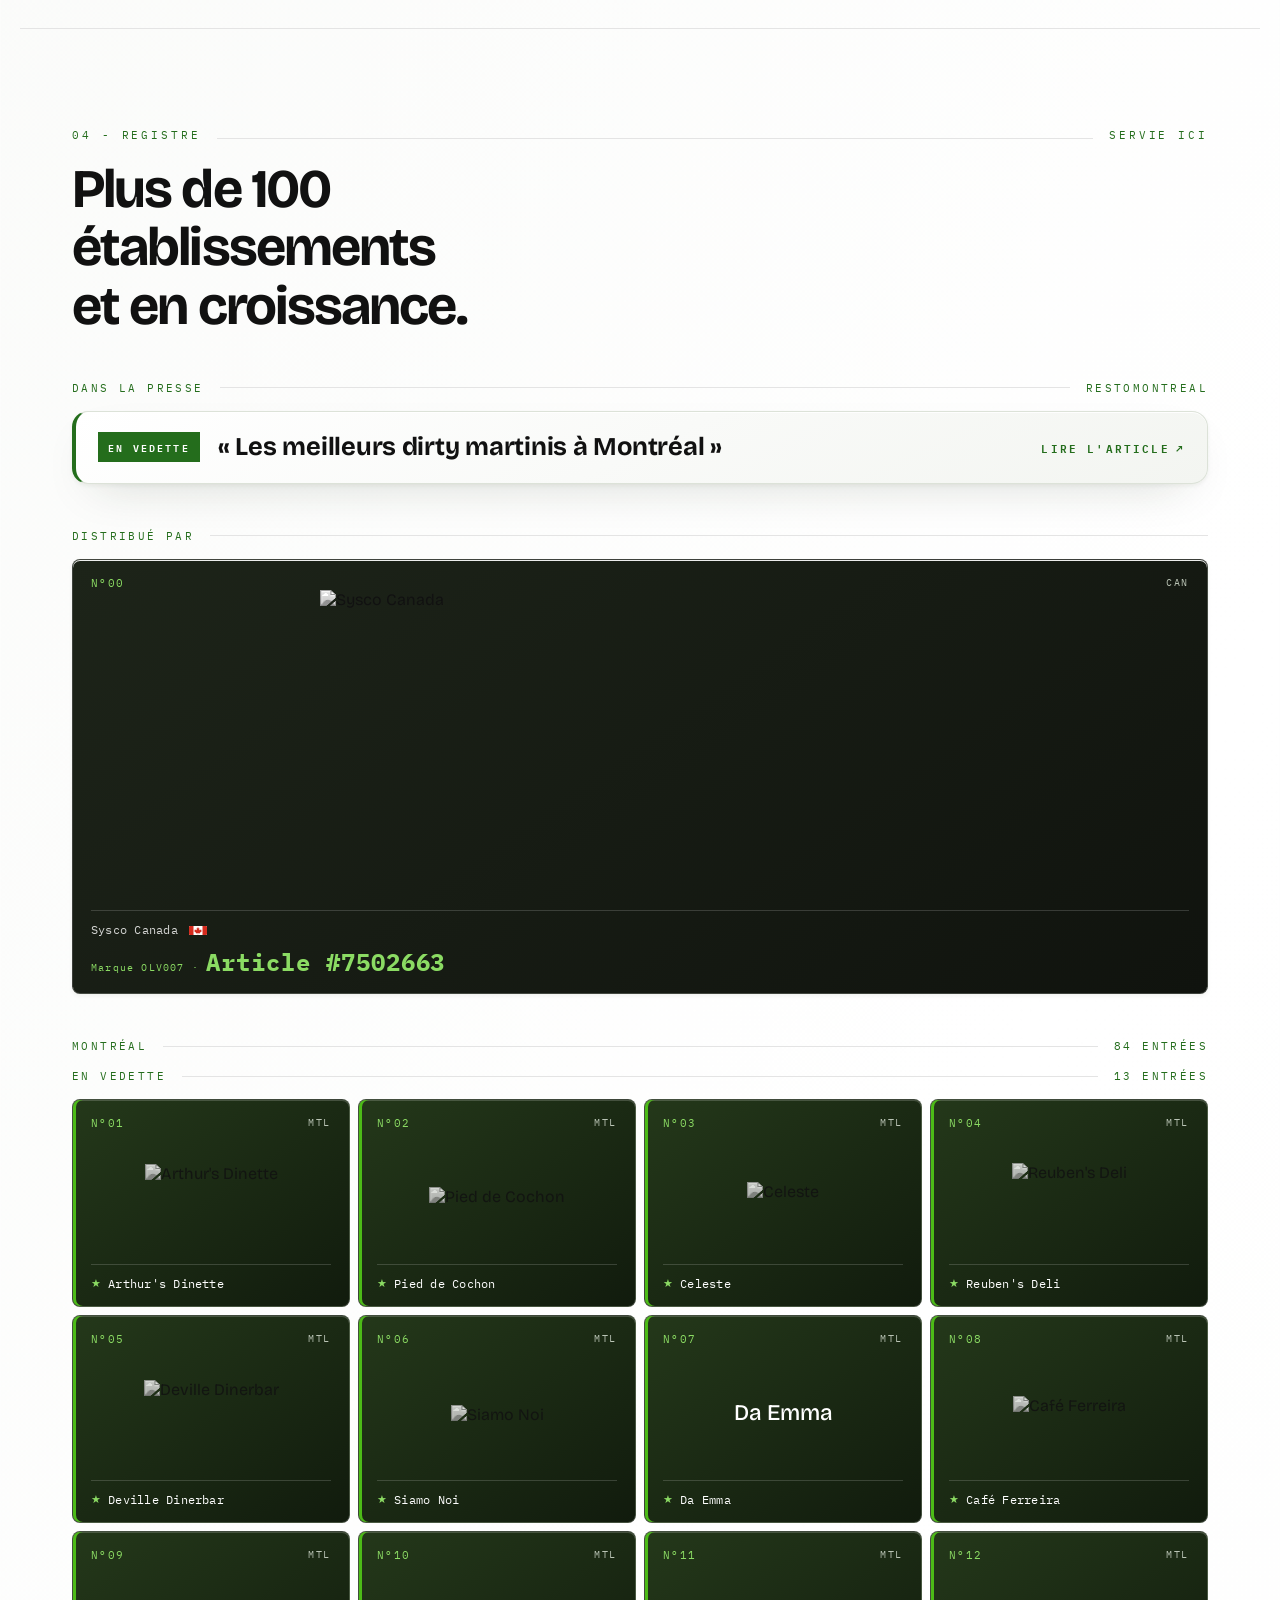
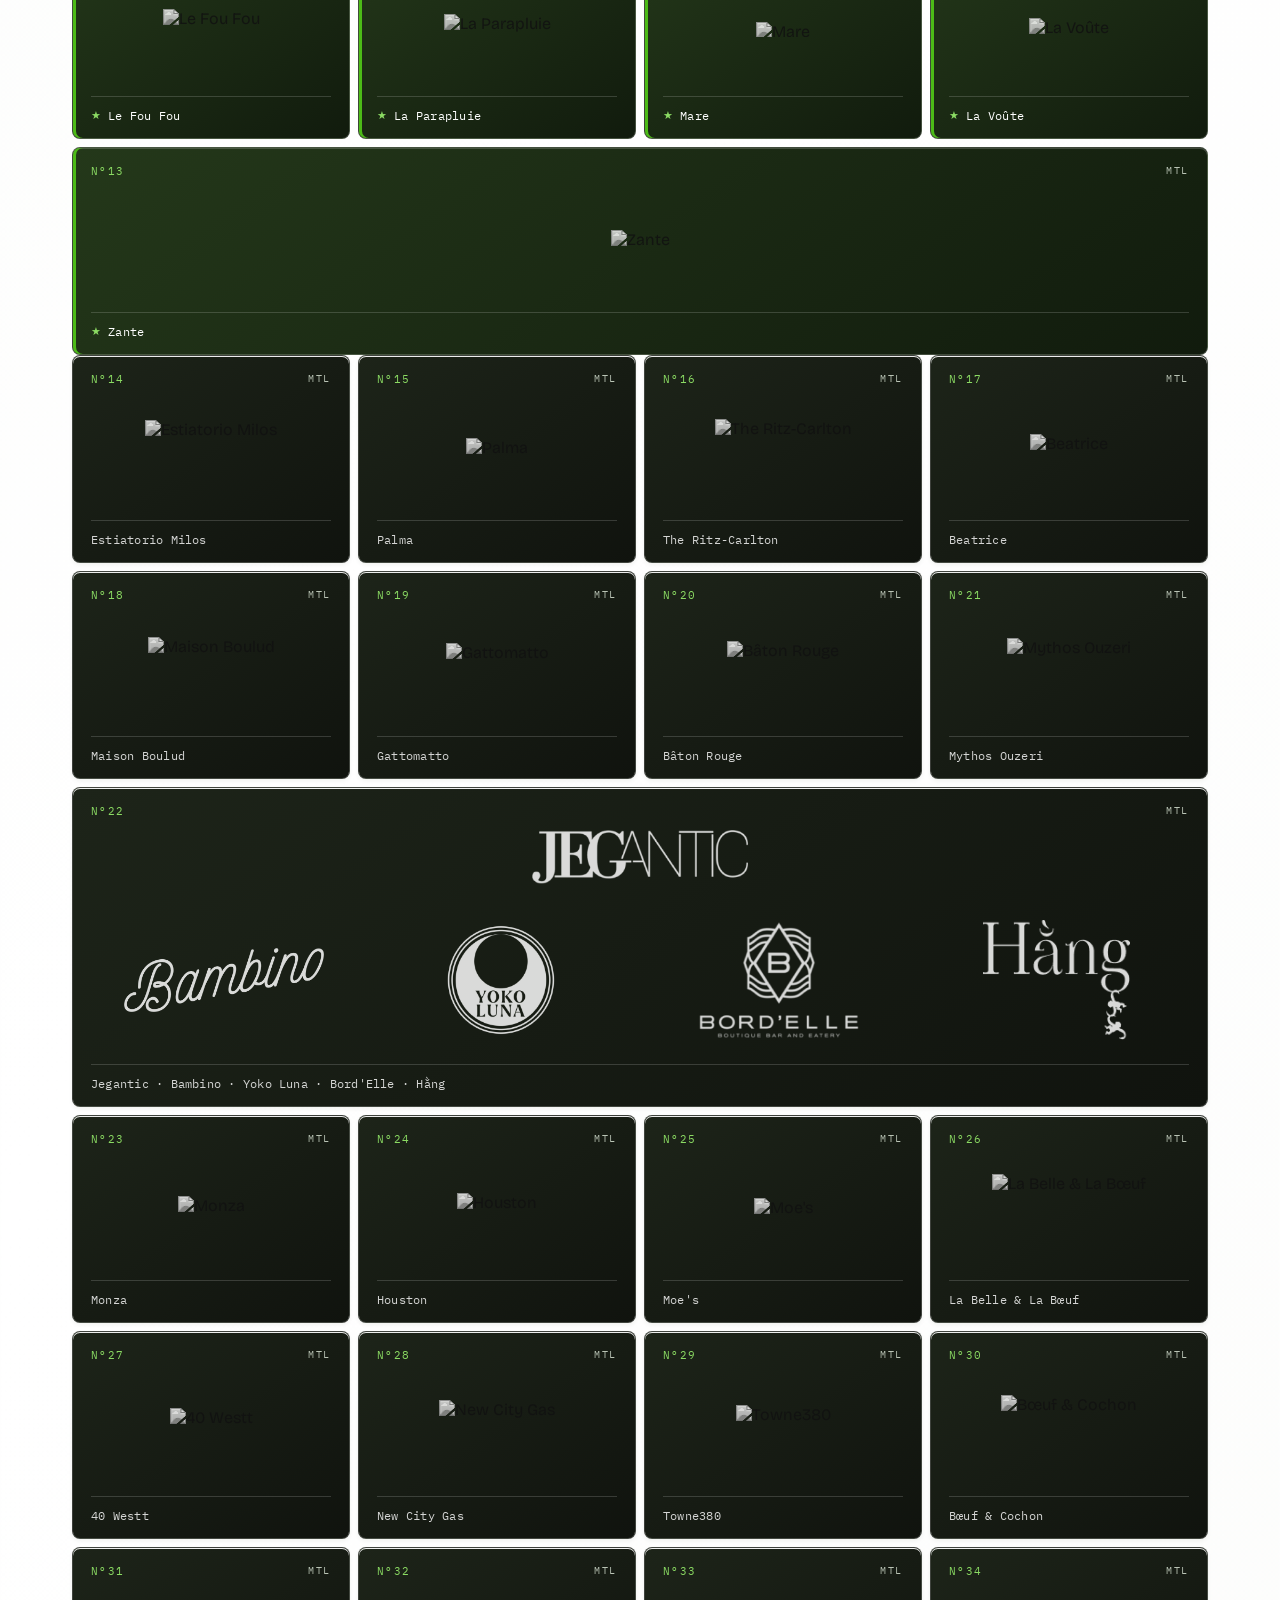
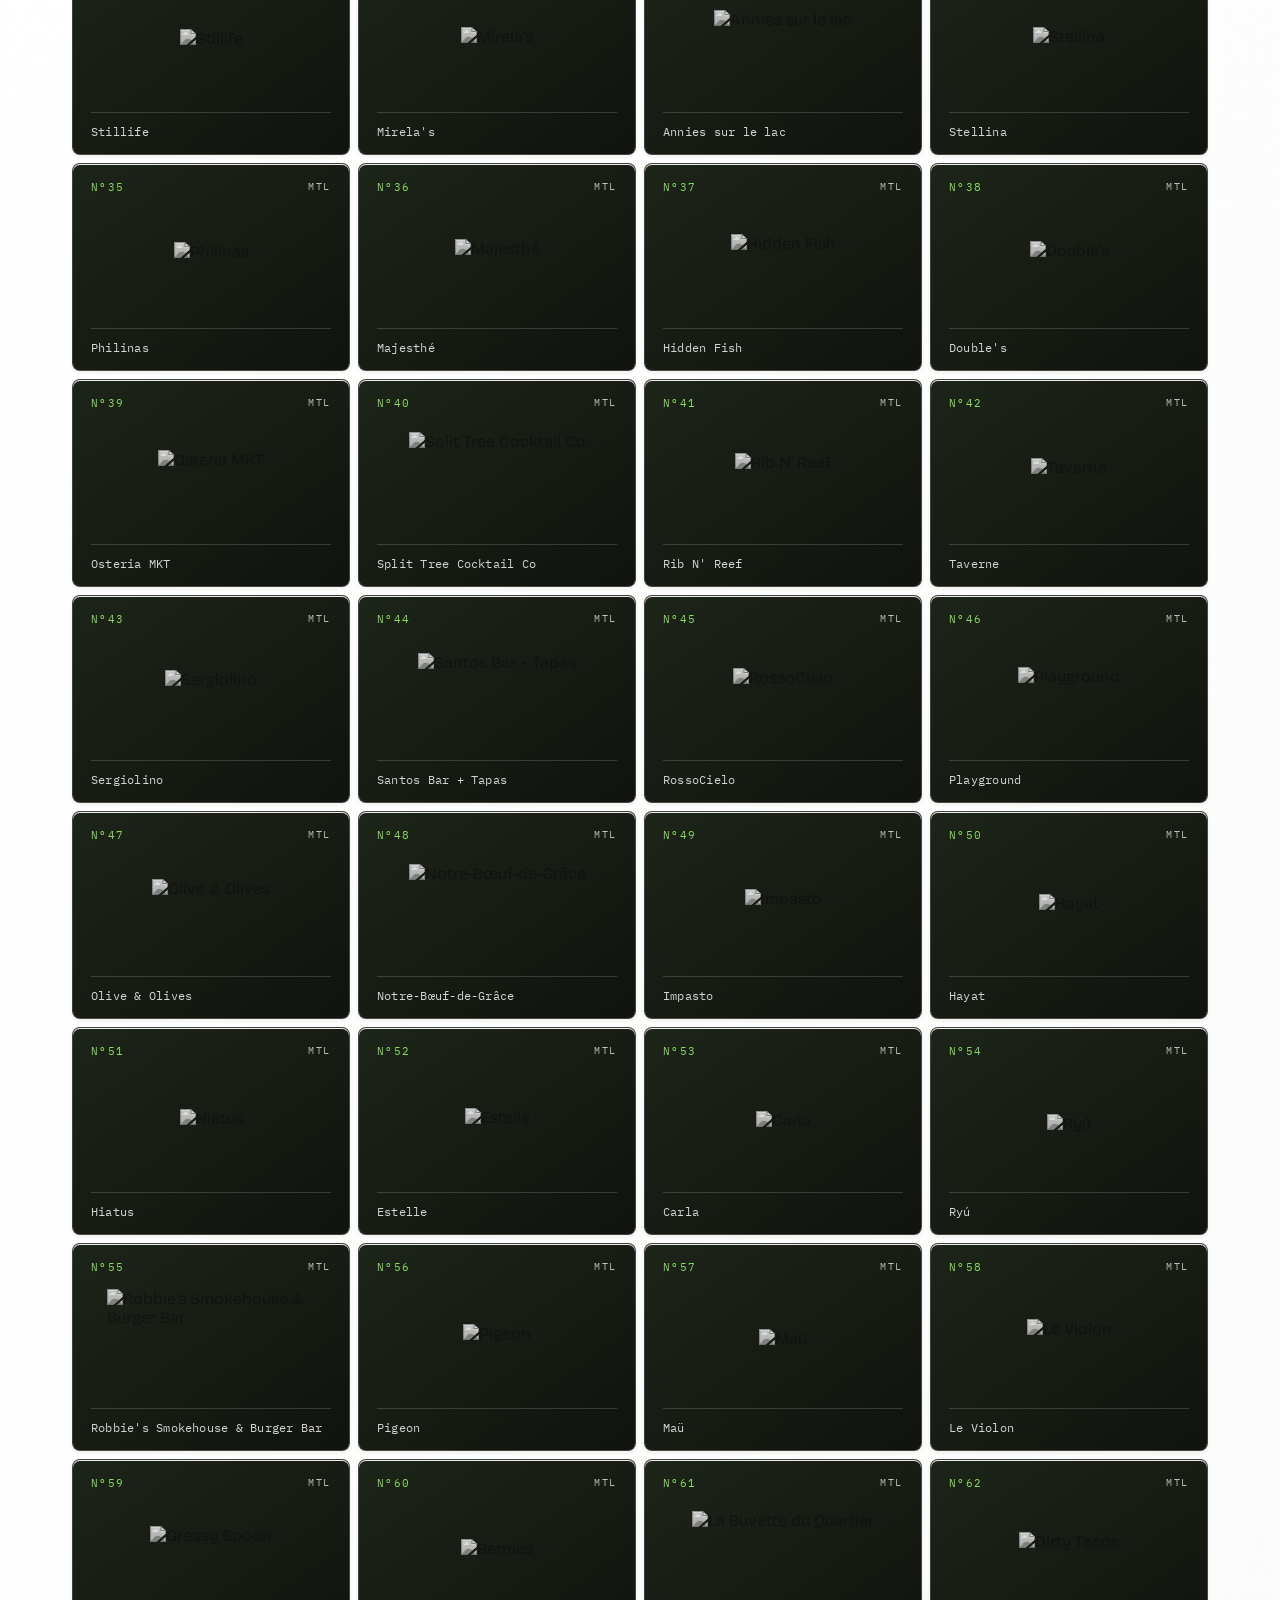
==== commit ab4c68bc: "Add representative prompt to Sysco and GFS listings" ====
--- a/fr/index.html
+++ b/fr/index.html
@@ -213,6 +213,7 @@
         <div class="store store--local">
           <h5 class="store__title">Sysco</h5>
           <p class="store__note store__note--item mono" data-fr="OLV007 · Article #7502663">OLV007 · Article #7502663</p>
+          <p class="store__note mono" data-fr="DEMANDEZ À VOTRE REPRÉSENTANT">DEMANDEZ À VOTRE REPRÉSENTANT</p>
           <div class="cta-row">
             <a class="btn btn--stamp" href="https://www.sysco.ca/fr/location/montreal" target="_blank" rel="noopener" data-fr="Visiter Sysco Montréal">Visiter Sysco Montréal</a>
           </div>
@@ -220,6 +221,7 @@
         <div class="store store--local" aria-labelledby="gfs-heading">
           <h5 class="store__title" id="gfs-heading">Gordon’s Food Service</h5>
           <p class="store__note store__note--item mono" data-fr="OLV007 · Article #1020288 · MMS 370338">OLV007 · Article #1020288 · MMS 370338</p>
+          <p class="store__note mono" data-fr="DEMANDEZ À VOTRE REPRÉSENTANT">DEMANDEZ À VOTRE REPRÉSENTANT</p>
         </div>
       </div>
 
